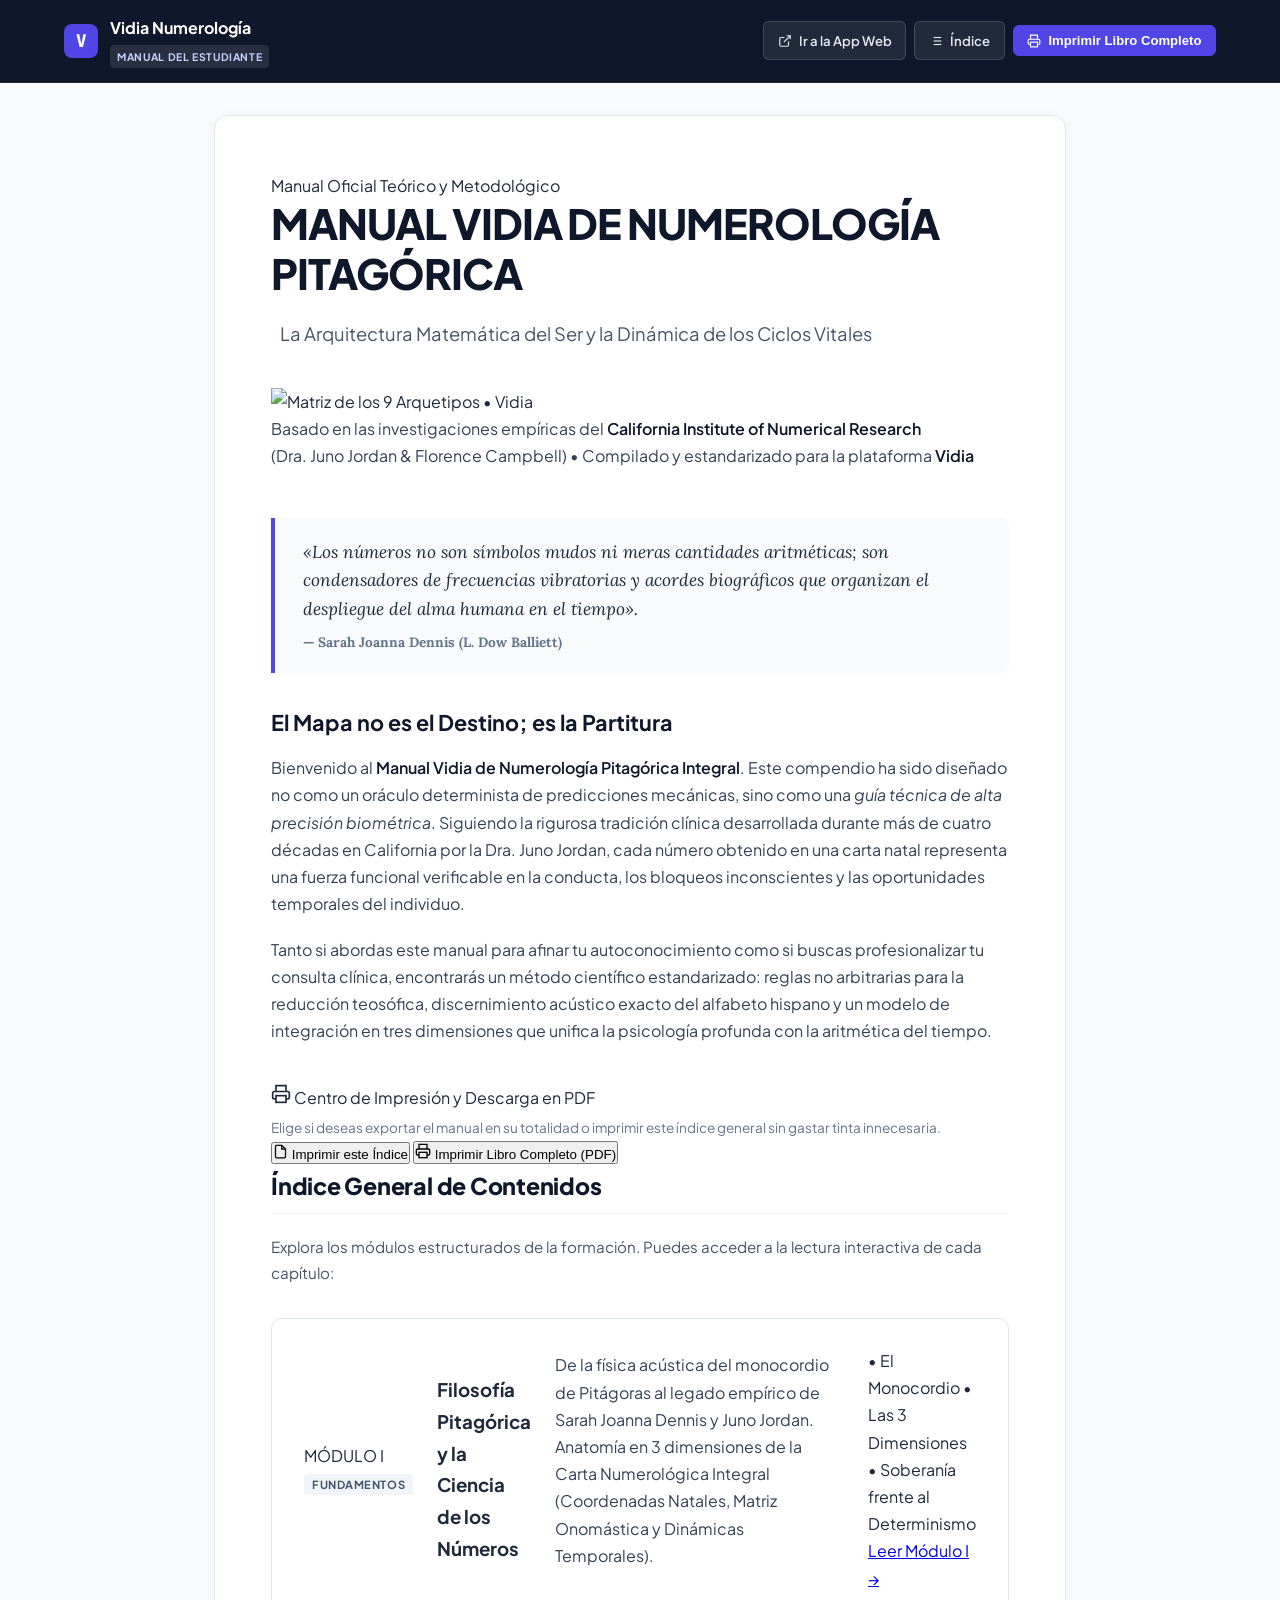
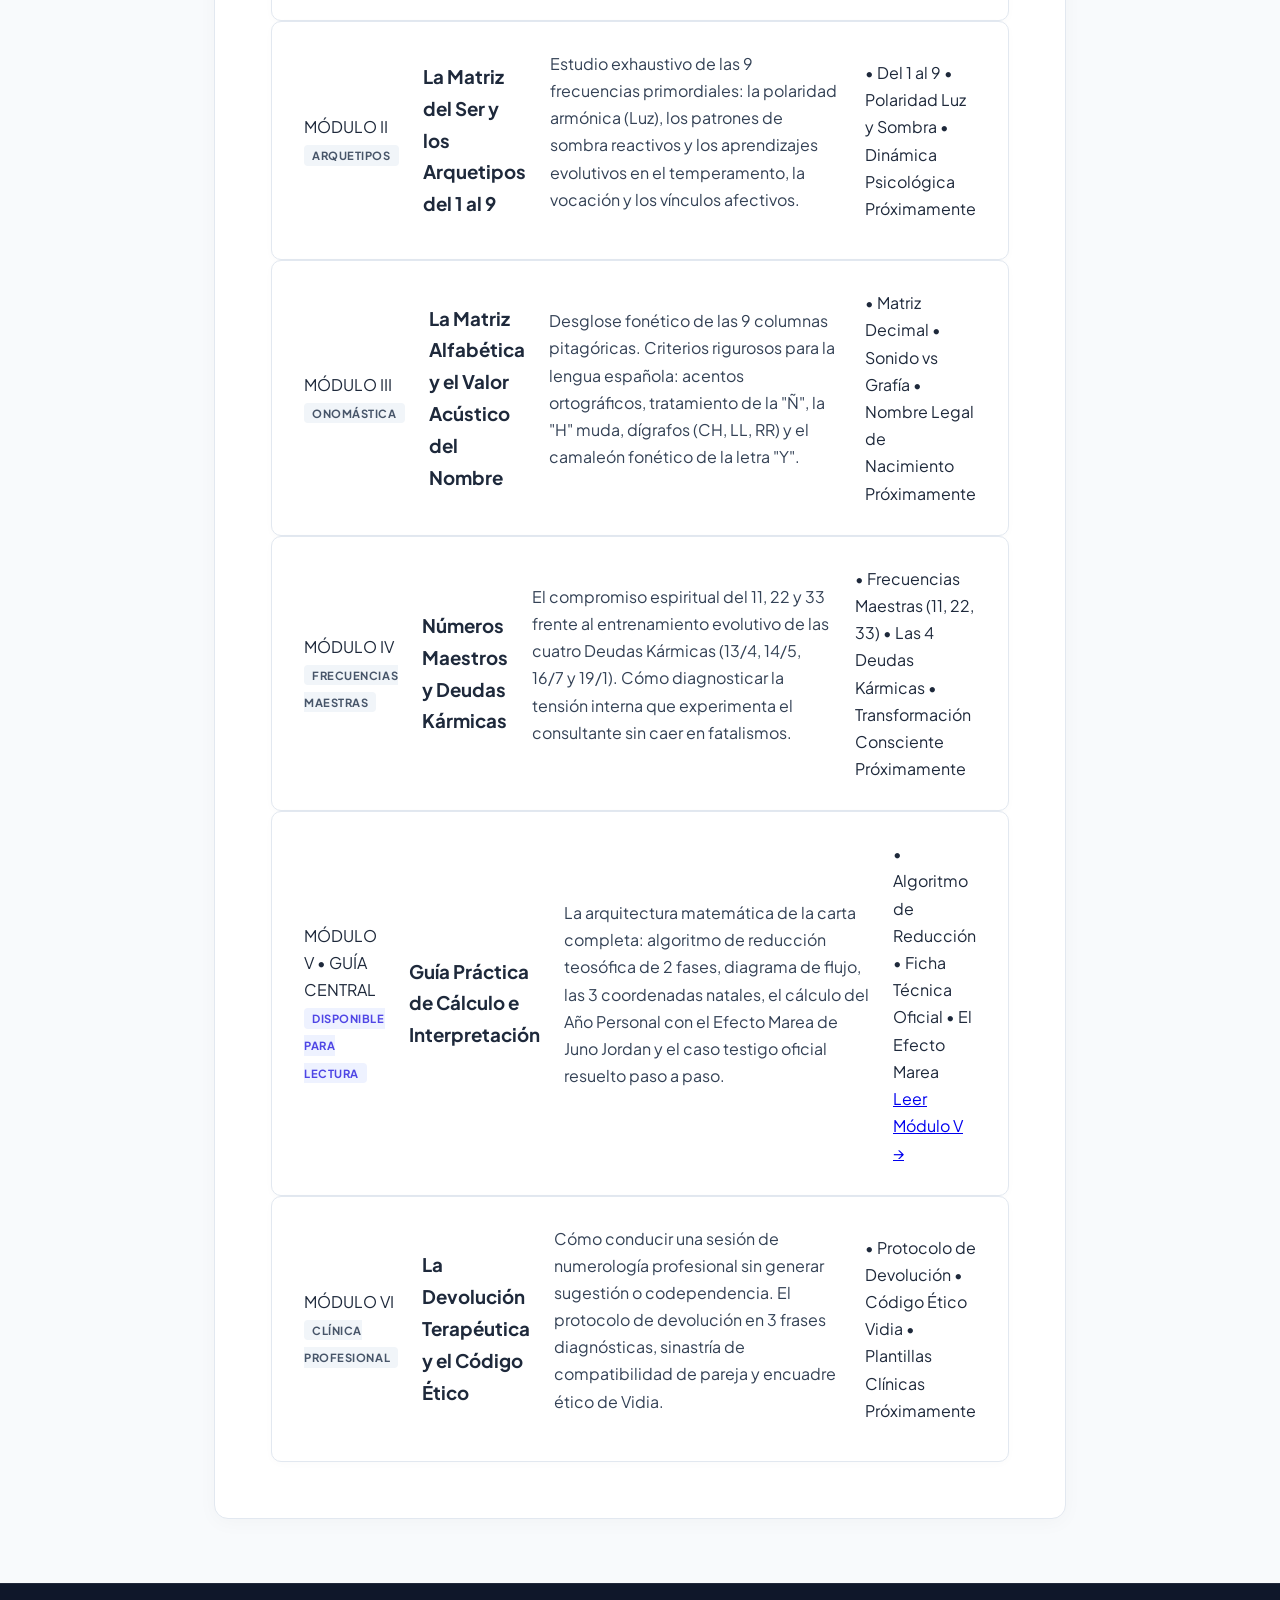
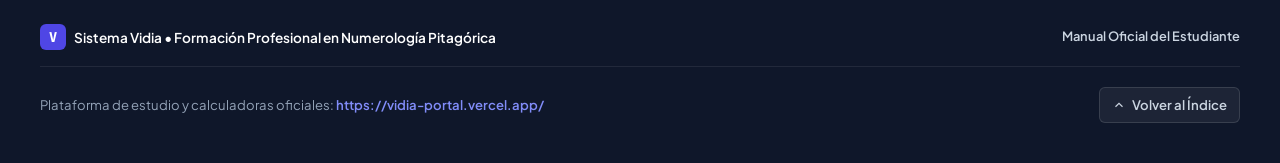
==== index.html @ 6ca36e9f "Add files via upload" ====
<!DOCTYPE html>
<html lang="es">
<head>
  <meta charset="UTF-8">
  <meta name="viewport" content="width=device-width, initial-scale=1.0">
  <title>Vidia • Manual Oficial de Numerología Pitagórica Integral</title>
  
  <link rel="preconnect" href="https://fonts.googleapis.com">
  <link rel="preconnect" href="https://fonts.gstatic.com" crossorigin>
  <link href="https://fonts.googleapis.com/css2?family=Cinzel:wght@600;700;800;900&family=JetBrains+Mono:wght@500;700;800&family=Lora:ital,wght@0,400;0,600;1,400&family=Plus+Jakarta+Sans:wght@400;500;600;700;800&display=swap" rel="stylesheet">
  
  <link rel="stylesheet" href="styles.css">
</head>
<body>

  <!-- CABECERA GLOBAL -->
  <header class="global-header no-print">
    <div class="header-container">
      <a href="index.html" class="brand-wrapper" title="Portada Vidia">
        <div class="brand-icon">V</div>
        <div>
          <div class="brand-title">Vidia Numerología</div>
          <span class="brand-badge">MANUAL DEL ESTUDIANTE</span>
        </div>
      </a>

      <nav class="nav-buttons" aria-label="Navegación general">
        <a href="https://vidia-portal.vercel.app/" class="btn-nav" title="Ir a la App Web" target="_blank" rel="noopener">
          <svg width="14" height="14" viewBox="0 0 24 24" fill="none" stroke="currentColor" stroke-width="2"><path d="M18 13v6a2 2 0 0 1-2 2H5a2 2 0 0 1-2-2V8a2 2 0 0 1 2-2h6"/><polyline points="15 3 21 3 21 9"/><line x1="10" y1="14" x2="21" y2="3"/></svg>
          <span>Ir a la App Web</span>
        </a>

        <a href="#indice-general" class="btn-nav" title="Ver el índice de módulos">
          <svg width="14" height="14" viewBox="0 0 24 24" fill="none" stroke="currentColor" stroke-width="2"><line x1="8" y1="6" x2="21" y2="6"></line><line x1="8" y1="12" x2="21" y2="12"></line><line x1="8" y1="18" x2="21" y2="18"></line><line x1="3" y1="6" x2="3.01" y2="6"></line><line x1="3" y1="12" x2="3.01" y2="12"></line><line x1="3" y1="18" x2="3.01" y2="18"></line></svg>
          <span>Índice</span>
        </a>

        <button onclick="window.print()" class="btn-nav btn-nav-primary" title="Imprimir libro completo">
          <svg width="14" height="14" viewBox="0 0 24 24" fill="none" stroke="currentColor" stroke-width="2"><path d="M6 9V2h12v7M6 18H4a2 2 0 0 1-2-2v-5a2 2 0 0 1 2-2h16a2 2 0 0 1 2 2v5a2 2 0 0 1-2 2h-2"/><rect x="6" y="14" width="12" height="8"/></svg>
          <span>Imprimir Libro Completo</span>
        </button>
      </nav>
    </div>
  </header>

  <!-- LIENZO BLANCO EDITORIAL -->
  <main class="main-wrapper">
    <article class="document-sheet">

      <!-- PORTADA DEL LIBRO -->
      <section class="hero-cover">
        <span class="hero-tag">Manual Oficial Teórico y Metodológico</span>
        <h1 class="hero-title">MANUAL VIDIA DE NUMEROLOGÍA PITAGÓRICA</h1>
        <p class="hero-subtitle">La Arquitectura Matemática del Ser y la Dinámica de los Ciclos Vitales</p>
        
        <!-- CONTENEDOR DE LA IMAGEN DE LA MATRIZ -->
        <div class="hero-image-box">
          <img src="sistema_ciclico.png" alt="Matriz de los 9 Arquetipos • Vidia" class="hero-matrix-img">
        </div>

        <p class="hero-author">
          Basado en las investigaciones empíricas del <strong>California Institute of Numerical Research</strong><br>
          (Dra. Juno Jordan & Florence Campbell) &bull; Compilado y estandarizado para la plataforma <strong>Vidia</strong>
        </p>
      </section>

      <!-- INTRODUCCIÓN Y CITA -->
      <section style="margin: 3rem 0 2.5rem 0;">
        <blockquote class="quote-box" style="margin: 0 0 2rem 0;">
          «Los números no son símbolos mudos ni meras cantidades aritméticas; son condensadores de frecuencias vibratorias y acordes biográficos que organizan el despliegue del alma humana en el tiempo».
          <cite style="display: block; margin-top: 0.5rem; font-style: normal; font-size: 0.85rem; color: var(--vidia-slate-500); font-weight: 700;">— Sarah Joanna Dennis (L. Dow Balliett)</cite>
        </blockquote>

        <h2 class="sub-heading" style="font-size: 1.35rem; margin-top: 0;">El Mapa no es el Destino; es la Partitura</h2>
        <p>
          Bienvenido al <strong>Manual Vidia de Numerología Pitagórica Integral</strong>. Este compendio ha sido diseñado no como un oráculo determinista de predicciones mecánicas, sino como una <em>guía técnica de alta precisión biométrica</em>. Siguiendo la rigurosa tradición clínica desarrollada durante más de cuatro décadas en California por la Dra. Juno Jordan, cada número obtenido en una carta natal representa una fuerza funcional verificable en la conducta, los bloqueos inconscientes y las oportunidades temporales del individuo.
        </p>
        <p>
          Tanto si abordas este manual para afinar tu autoconocimiento como si buscas profesionalizar tu consulta clínica, encontrarás un método científico estandarizado: reglas no arbitrarias para la reducción teosófica, discernimiento acústico exacto del alfabeto hispano y un modelo de integración en tres dimensiones que unifica la psicología profunda con la aritmética del tiempo.
        </p>
      </section>

      <!-- PANEL DE DESCARGA E IMPRESIÓN -->
      <section class="print-panel no-print">
        <div class="print-panel-header">
          <div>
            <div class="print-panel-title">
              <svg width="20" height="20" viewBox="0 0 24 24" fill="none" stroke="currentColor" stroke-width="2"><path d="M6 9V2h12v7M6 18H4a2 2 0 0 1-2-2v-5a2 2 0 0 1 2-2h16a2 2 0 0 1 2 2v5a2 2 0 0 1-2 2h-2"/><rect x="6" y="14" width="12" height="8"/></svg>
              <span>Centro de Impresión y Descarga en PDF</span>
            </div>
            <p style="font-size: 0.85rem; color: var(--vidia-slate-500); margin: 0.25rem 0 0 0;">
              Elige si deseas exportar el manual en su totalidad o imprimir este índice general sin gastar tinta innecesaria.
            </p>
          </div>

          <div class="print-actions">
            <button onclick="window.print()" class="btn-print-outline" title="Imprimir solo la portada e índice">
              <svg width="15" height="15" viewBox="0 0 24 24" fill="none" stroke="currentColor" stroke-width="2"><path d="M14 2H6a2 2 0 0 0-2 2v16a2 2 0 0 0 2 2h12a2 2 0 0 0 2-2V8z"/><polyline points="14 2 14 8 20 8"/></svg>
              <span>Imprimir este Índice</span>
            </button>
            <button onclick="window.print()" class="btn-print-full" title="Generar versión completa de todo el libro">
              <svg width="16" height="16" viewBox="0 0 24 24" fill="none" stroke="currentColor" stroke-width="2"><path d="M6 9V2h12v7M6 18H4a2 2 0 0 1-2-2v-5a2 2 0 0 1 2-2h16a2 2 0 0 1 2 2v5a2 2 0 0 1-2 2h-2"/><rect x="6" y="14" width="12" height="8"/></svg>
              <span>Imprimir Libro Completo (PDF)</span>
            </button>
          </div>
        </div>
      </section>

      <!-- ÍNDICE GENERAL DEL MANUAL (MÓDULOS I A VI) -->
      <section id="indice-general">
        <h2 class="section-heading">
          <span>Índice General de Contenidos</span>
        </h2>
        <p style="font-size: 0.95rem; color: var(--vidia-slate-600); margin-bottom: 2rem;">
          Explora los módulos estructurados de la formación. Puedes acceder a la lectura interactiva de cada capítulo:
        </p>

        <div class="modules-grid">

          <!-- MÓDULO I -->
          <article class="module-card">
            <div class="module-card-top">
              <span class="module-card-num">MÓDULO I</span>
              <span class="badge-tag">Fundamentos</span>
            </div>
            <h3 class="module-card-title">Filosofía Pitagórica y la Ciencia de los Números</h3>
            <p class="module-card-desc">
              De la física acústica del monocordio de Pitágoras al legado empírico de Sarah Joanna Dennis y Juno Jordan. Anatomía en 3 dimensiones de la Carta Numerológica Integral (Coordenadas Natales, Matriz Onomástica y Dinámicas Temporales).
            </p>
            <div class="module-card-footer">
              <span class="topics-pill">&bull; El Monocordio &bull; Las 3 Dimensiones &bull; Soberanía frente al Determinismo</span>
              <div class="no-print">
                <a href="modulo-1.html" class="btn-read">Leer Módulo I &rarr;</a>
              </div>
            </div>
          </article>

          <!-- MÓDULO II -->
          <article class="module-card">
            <div class="module-card-top">
              <span class="module-card-num">MÓDULO II</span>
              <span class="badge-tag">Arquetipos</span>
            </div>
            <h3 class="module-card-title">La Matriz del Ser y los Arquetipos del 1 al 9</h3>
            <p class="module-card-desc">
              Estudio exhaustivo de las 9 frecuencias primordiales: la polaridad armónica (Luz), los patrones de sombra reactivos y los aprendizajes evolutivos en el temperamento, la vocación y los vínculos afectivos.
            </p>
            <div class="module-card-footer">
              <span class="topics-pill">&bull; Del 1 al 9 &bull; Polaridad Luz y Sombra &bull; Dinámica Psicológica</span>
              <div class="no-print">
                <span class="badge-upcoming">Próximamente</span>
              </div>
            </div>
          </article>

          <!-- MÓDULO III -->
          <article class="module-card">
            <div class="module-card-top">
              <span class="module-card-num">MÓDULO III</span>
              <span class="badge-tag">Onomástica</span>
            </div>
            <h3 class="module-card-title">La Matriz Alfabética y el Valor Acústico del Nombre</h3>
            <p class="module-card-desc">
              Desglose fonético de las 9 columnas pitagóricas. Criterios rigurosos para la lengua española: acentos ortográficos, tratamiento de la "Ñ", la "H" muda, dígrafos (CH, LL, RR) y el camaleón fonético de la letra "Y".
            </p>
            <div class="module-card-footer">
              <span class="topics-pill">&bull; Matriz Decimal &bull; Sonido vs Grafía &bull; Nombre Legal de Nacimiento</span>
              <div class="no-print">
                <span class="badge-upcoming">Próximamente</span>
              </div>
            </div>
          </article>

          <!-- MÓDULO IV -->
          <article class="module-card">
            <div class="module-card-top">
              <span class="module-card-num">MÓDULO IV</span>
              <span class="badge-tag">Frecuencias Maestras</span>
            </div>
            <h3 class="module-card-title">Números Maestros y Deudas Kármicas</h3>
            <p class="module-card-desc">
              El compromiso espiritual del 11, 22 y 33 frente al entrenamiento evolutivo de las cuatro Deudas Kármicas (13/4, 14/5, 16/7 y 19/1). Cómo diagnosticar la tensión interna que experimenta el consultante sin caer en fatalismos.
            </p>
            <div class="module-card-footer">
              <span class="topics-pill">&bull; Frecuencias Maestras (11, 22, 33) &bull; Las 4 Deudas Kármicas &bull; Transformación Consciente</span>
              <div class="no-print">
                <span class="badge-upcoming">Próximamente</span>
              </div>
            </div>
          </article>

          <!-- MÓDULO V -->
          <article class="module-card active-module">
            <div class="module-card-top">
              <span class="module-card-num">MÓDULO V &bull; GUÍA CENTRAL</span>
              <span class="badge-tag" style="background:#eef2ff; color:#4f46e5;">Disponible para Lectura</span>
            </div>
            <h3 class="module-card-title">Guía Práctica de Cálculo e Interpretación</h3>
            <p class="module-card-desc">
              La arquitectura matemática de la carta completa: algoritmo de reducción teosófica de 2 fases, diagrama de flujo, las 3 coordenadas natales, el cálculo del Año Personal con el Efecto Marea de Juno Jordan y el caso testigo oficial resuelto paso a paso.
            </p>
            <div class="module-card-footer">
              <span class="topics-pill">&bull; Algoritmo de Reducción &bull; Ficha Técnica Oficial &bull; El Efecto Marea</span>
              <div class="no-print">
                <a href="modulo-5.html" class="btn-read">Leer Módulo V &rarr;</a>
              </div>
            </div>
          </article>

          <!-- MÓDULO VI -->
          <article class="module-card">
            <div class="module-card-top">
              <span class="module-card-num">MÓDULO VI</span>
              <span class="badge-tag">Clínica Profesional</span>
            </div>
            <h3 class="module-card-title">La Devolución Terapéutica y el Código Ético</h3>
            <p class="module-card-desc">
              Cómo conducir una sesión de numerología profesional sin generar sugestión o codependencia. El protocolo de devolución en 3 frases diagnósticas, sinastría de compatibilidad de pareja y encuadre ético de Vidia.
            </p>
            <div class="module-card-footer">
              <span class="topics-pill">&bull; Protocolo de Devolución &bull; Código Ético Vidia &bull; Plantillas Clínicas</span>
              <div class="no-print">
                <span class="badge-upcoming">Próximamente</span>
              </div>
            </div>
          </article>

        </div>
      </section>

    </article>
  </main>

  <!-- PIE DE PÁGINA GLOBAL -->
  <footer class="global-footer">
    <div class="footer-container">
      <div class="footer-top">
        <div class="footer-brand">
          <div class="brand-icon" style="width: 26px; height: 26px; font-size: 0.85rem; border-radius: 6px;">V</div>
          <span>Sistema Vidia • Formación Profesional en Numerología Pitagórica</span>
        </div>
        <div style="font-size: 0.8rem; color: #cbd5e1;">Manual Oficial del Estudiante</div>
      </div>
      <div class="footer-bottom">
        <div>
          Plataforma de estudio y calculadoras oficiales: 
          <a href="https://vidia-portal.vercel.app/" target="_blank" rel="noopener">https://vidia-portal.vercel.app/</a>
        </div>
        <div class="footer-links no-print">
          <a href="#indice-general" class="btn-back-top" title="Volver al índice">
            <svg width="14" height="14" viewBox="0 0 24 24" fill="none" stroke="currentColor" stroke-width="2"><path d="M18 15l-6-6-6 6"/></svg>
            <span>Volver al Índice</span>
          </a>
        </div>
      </div>
    </div>
  </footer>

</body>
</html>
---- styles.css ----
/* ======================================================================
   SISTEMA VIDIA • HOJA DE ESTILOS MAESTRA (INDEX + TODOS LOS MÓDULOS)
   ====================================================================== */

@import url('https://fonts.googleapis.com/css2?family=JetBrains+Mono:wght@500;700;800&family=Lora:ital,wght@0,500;0,600;1,400;1,600&family=Plus+Jakarta+Sans:wght@400;500;600;700;800&display=swap');

:root {
  --vidia-header-bg: #0f172a;
  --vidia-header-text: #ffffff;
  --vidia-indigo-600: #4f46e5;
  --vidia-indigo-700: #4338ca;
  --vidia-indigo-50: #eef2ff;
  --vidia-slate-900: #0f172a;
  --vidia-slate-800: #1e293b;
  --vidia-slate-700: #334155;
  --vidia-slate-600: #475569;
  --vidia-slate-500: #64748b;
  --vidia-slate-200: #e2e8f0;
  --vidia-slate-100: #f1f5f9;
  --vidia-slate-50: #f8fafc;
  --font-main: 'Plus Jakarta Sans', system-ui, -apple-system, BlinkMacSystemFont, "Segoe UI", Roboto, sans-serif;
  --font-serif: 'Lora', Georgia, serif;
  --font-mono: 'JetBrains Mono', monospace;
}

* { box-sizing: border-box; margin: 0; padding: 0; }
html { scroll-behavior: smooth; font-size: 16px; }

body {
  background-color: #f8fafc;
  color: var(--vidia-slate-800);
  font-family: var(--font-main);
  line-height: 1.7;
  -webkit-font-smoothing: antialiased;
}

/* ======================================================================
   CABECERA GLOBAL OSCURA (HOMOLOGADA PARA INDEX Y MÓDULOS)
   ====================================================================== */
header, .global-header, .site-header, .header-wrapper {
  background: var(--vidia-header-bg) !important;
  border-bottom: 1px solid rgba(255, 255, 255, 0.08);
  position: sticky;
  top: 0;
  z-index: 100;
  width: 100%;
}

.header-container {
  max-width: 1200px;
  margin: 0 auto;
  padding: 0.85rem 1.5rem;
  display: flex;
  justify-content: space-between;
  align-items: center;
  gap: 1rem;
}

.brand-wrapper {
  display: flex;
  align-items: center;
  gap: 0.75rem;
  text-decoration: none;
  color: #ffffff;
}

.brand-icon {
  width: 34px;
  height: 34px;
  background: var(--vidia-indigo-600);
  color: #ffffff;
  border-radius: 8px;
  display: flex;
  align-items: center;
  justify-content: center;
  font-weight: 800;
  font-family: var(--font-mono);
  font-size: 1.1rem;
  text-decoration: none;
}

.brand-title {
  font-weight: 700;
  font-size: 1rem;
  color: #ffffff !important;
}

.brand-badge {
  font-size: 0.65rem;
  font-weight: 700;
  letter-spacing: 0.06em;
  text-transform: uppercase;
  color: #c7d2fe;
  background: rgba(255, 255, 255, 0.1);
  padding: 0.15rem 0.45rem;
  border-radius: 4px;
  display: inline-block;
  margin-top: 0.15rem;
  text-decoration: none;
}

/* Enlaces y botones de la cabecera */
.nav-buttons, .header-actions, .header-nav {
  display: flex;
  align-items: center;
  gap: 0.5rem;
}

.nav-buttons a, .header-actions a, .btn-nav, .header-link {
  display: inline-flex;
  align-items: center;
  gap: 0.45rem;
  padding: 0.45rem 0.85rem;
  border-radius: 6px;
  font-size: 0.82rem;
  font-weight: 600;
  text-decoration: none !important;
  color: #e2e8f0 !important;
  background: rgba(255, 255, 255, 0.08);
  border: 1px solid rgba(255, 255, 255, 0.15);
  cursor: pointer;
  transition: all 0.2s ease;
}

.nav-buttons a:hover, .header-actions a:hover, .btn-nav:hover {
  background: rgba(255, 255, 255, 0.18);
  color: #ffffff !important;
}

.btn-nav-primary, .btn-download {
  background: var(--vidia-indigo-600) !important;
  color: #ffffff !important;
  border-color: var(--vidia-indigo-600) !important;
}

.btn-nav-primary:hover, .btn-download:hover {
  background: var(--vidia-indigo-700) !important;
}

/* ======================================================================
   INDEX.HTML (HOME / CURRICULUM COMPLETO)
   ====================================================================== */
.hero-section {
  text-align: center;
  padding: 4rem 1.5rem 3rem;
  max-width: 900px;
  margin: 0 auto;
}

.hero-badge, .badge-tag-home {
  display: inline-block;
  background: #ede9fe;
  color: #6d28d9;
  font-size: 0.75rem;
  font-weight: 800;
  letter-spacing: 0.08em;
  text-transform: uppercase;
  padding: 0.35rem 0.85rem;
  border-radius: 20px;
  margin-bottom: 1.25rem;
}

.hero-title {
  font-size: 2.6rem;
  font-weight: 800;
  color: var(--vidia-slate-900);
  line-height: 1.2;
  margin-bottom: 1.25rem;
  letter-spacing: -0.025em;
}

.hero-subtitle {
  font-size: 1.15rem;
  color: var(--vidia-slate-600);
  max-width: 720px;
  margin: 0 auto 2.5rem;
  line-height: 1.6;
}

.manifesto-card {
  background: #ffffff;
  border: 1px solid var(--vidia-slate-200);
  border-left: 4px solid var(--vidia-indigo-600);
  border-radius: 10px;
  padding: 1.75rem 2rem;
  text-align: left;
  max-width: 900px;
  margin: 0 auto 3.5rem;
  box-shadow: 0 4px 15px rgba(0,0,0,0.02);
}

.manifesto-title {
  font-size: 0.82rem;
  font-weight: 800;
  text-transform: uppercase;
  letter-spacing: 0.06em;
  color: var(--vidia-indigo-700);
  margin-bottom: 0.6rem;
}

.manifesto-text {
  font-size: 0.96rem;
  color: var(--vidia-slate-700);
  line-height: 1.65;
  margin: 0;
}

.curriculum-section {
  max-width: 900px;
  margin: 0 auto 5rem;
  padding: 0 1.5rem;
}

.curriculum-title {
  font-size: 1.5rem;
  font-weight: 800;
  color: var(--vidia-slate-900);
  margin-bottom: 0.5rem;
}

.curriculum-desc {
  font-size: 0.98rem;
  color: var(--vidia-slate-600);
  margin-bottom: 2rem;
}

.module-grid {
  display: flex;
  flex-direction: column;
  gap: 1.25rem;
}

.module-card {
  background: #ffffff;
  border: 1px solid var(--vidia-slate-200);
  border-radius: 10px;
  padding: 1.75rem 2rem;
  display: flex;
  justify-content: space-between;
  align-items: center;
  gap: 1.5rem;
  box-shadow: 0 2px 8px rgba(0,0,0,0.02);
  transition: all 0.2s ease;
}

.module-card:hover {
  border-color: #cbd5e1;
  box-shadow: 0 6px 16px rgba(0,0,0,0.04);
}

.module-card-body h3 {
  font-size: 1.2rem;
  font-weight: 800;
  color: var(--vidia-slate-900);
  margin: 0.35rem 0 0.4rem;
}

.module-card-body p {
  font-size: 0.92rem;
  color: var(--vidia-slate-600);
  margin: 0;
  line-height: 1.55;
}

.btn-open-module {
  display: inline-flex;
  align-items: center;
  gap: 0.45rem;
  padding: 0.6rem 1.15rem;
  border-radius: 6px;
  font-weight: 700;
  font-size: 0.88rem;
  text-decoration: none !important;
  color: var(--vidia-indigo-600);
  border: 1px solid var(--vidia-indigo-600);
  background: #ffffff;
  white-space: nowrap;
  transition: all 0.2s ease;
}

.btn-open-module:hover {
  background: var(--vidia-indigo-600);
  color: #ffffff !important;
}

/* ======================================================================
   ESTRUCTURA DE MÓDULOS (MÓDULO I, V Y SIGUIENTES)
   ====================================================================== */
.main-wrapper {
  max-width: 900px;
  margin: 2rem auto 4rem;
  padding: 0 1.5rem;
}

.document-sheet {
  background: #ffffff;
  border: 1px solid var(--vidia-slate-200);
  border-radius: 14px;
  padding: 3.5rem;
  box-shadow: 0 4px 20px rgba(0, 0, 0, 0.03);
}

@media (max-width: 768px) {
  .document-sheet { padding: 2rem 1.5rem; }
  .module-card { flex-direction: column; align-items: flex-start; }
}

.module-header { margin-bottom: 2.5rem; }
.module-meta { display: flex; align-items: center; gap: 0.6rem; margin-bottom: 0.85rem; }

.module-number {
  font-family: var(--font-mono);
  font-size: 0.75rem;
  font-weight: 800;
  letter-spacing: 0.05em;
  color: var(--vidia-indigo-600);
  background: #eef2ff;
  padding: 0.2rem 0.5rem;
  border-radius: 4px;
}

.badge-tag {
  font-size: 0.7rem;
  font-weight: 700;
  text-transform: uppercase;
  letter-spacing: 0.05em;
  padding: 0.2rem 0.5rem;
  border-radius: 4px;
  background: #f1f5f9;
  color: var(--vidia-slate-600);
}

.module-title {
  font-size: 2.25rem;
  font-weight: 800;
  color: var(--vidia-slate-900);
  line-height: 1.15;
  margin-bottom: 0.65rem;
  letter-spacing: -0.025em;
}

.module-subtitle {
  font-size: 1.1rem;
  font-weight: 500;
  color: var(--vidia-slate-600);
  line-height: 1.5;
  margin-bottom: 1.75rem;
}

.callout-premise {
  background: #f4f6fc;
  border-left: 4px solid var(--vidia-indigo-600);
  border-radius: 0 8px 8px 0;
  padding: 1.35rem 1.6rem;
  margin-bottom: 2rem;
}

.callout-title {
  font-weight: 800;
  font-size: 0.82rem;
  text-transform: uppercase;
  letter-spacing: 0.06em;
  color: var(--vidia-indigo-700);
  margin-bottom: 0.5rem;
}

.callout-text {
  font-size: 0.95rem;
  color: var(--vidia-slate-700);
  margin: 0;
  line-height: 1.65;
}

/* Tabla de Contenidos (TOC) */
.toc-card {
  background: #f8fafc;
  border: 1px solid var(--vidia-slate-200);
  border-radius: 10px;
  padding: 1.5rem 1.75rem;
  margin-bottom: 3.5rem;
}

.toc-card-title {
  font-size: 1.05rem;
  font-weight: 800;
  color: var(--vidia-slate-900);
  margin-bottom: 1.25rem;
  display: flex;
  align-items: center;
  gap: 0.6rem;
}

.toc-list { list-style: none; display: flex; flex-direction: column; gap: 0.65rem; }

.toc-link {
  display: flex;
  align-items: baseline;
  gap: 0.6rem;
  text-decoration: none !important;
  color: var(--vidia-slate-700);
  font-size: 0.94rem;
  font-weight: 600;
  transition: all 0.15s;
}

.toc-link:hover { color: var(--vidia-indigo-600); }
.toc-num { font-family: var(--font-mono); font-weight: 700; color: var(--vidia-indigo-600); }

/* Secciones editoriales */
.content-section { margin-bottom: 3.5rem; }

.section-heading {
  font-size: 1.45rem;
  font-weight: 800;
  color: var(--vidia-slate-900);
  margin-bottom: 1.25rem;
  letter-spacing: -0.01em;
  border-bottom: 1px solid var(--vidia-slate-100);
  padding-bottom: 0.5rem;
}

.sub-heading {
  font-size: 1.15rem;
  font-weight: 700;
  color: var(--vidia-slate-900);
  margin: 1.75rem 0 0.75rem;
}

.section-subtext {
  font-size: 0.98rem;
  color: var(--vidia-slate-600);
  margin-top: -0.5rem;
  margin-bottom: 1.25rem;
}

p { margin-bottom: 1.15rem; font-size: 1rem; color: var(--vidia-slate-700); }
strong { color: var(--vidia-slate-900); font-weight: 600; }

/* Cards de Arquitectura / Monocordio */
.architecture-box {
  display: grid;
  grid-template-columns: repeat(auto-fit, minmax(240px, 1fr));
  gap: 1.25rem;
  margin: 1.75rem 0;
}

.arch-node {
  background: #ffffff;
  border: 1px solid var(--vidia-slate-200);
  border-radius: 10px;
  padding: 1.5rem 1.25rem;
  text-align: center;
  box-shadow: 0 2px 6px rgba(0,0,0,0.02);
}

.arch-node.highlight {
  border-color: #c7d2fe;
  background: #faf5ff;
}

.arch-node.school-modern {
  border-color: #c7d2fe;
}

.arch-label {
  font-family: var(--font-mono);
  font-size: 0.75rem;
  font-weight: 700;
  text-transform: uppercase;
  letter-spacing: 0.05em;
  color: var(--vidia-indigo-600);
  margin-bottom: 0.4rem;
}

.arch-value {
  font-size: 1.2rem;
  font-weight: 800;
  color: var(--vidia-slate-900);
  margin-bottom: 0.6rem;
}

.arch-node.school-modern .arch-value {
  color: #4338ca;
}

.arch-desc {
  font-size: 0.9rem;
  color: var(--vidia-slate-600);
  margin: 0;
  line-height: 1.55;
}

/* Citas y Cajas Históricas */
.note-box {
  border-radius: 8px;
  padding: 1.25rem 1.5rem;
  margin: 1.5rem 0;
  background: #f8fafc;
  border: 1px solid var(--vidia-slate-200);
}

.note-box-history { border-left: 4px solid var(--vidia-indigo-600); }
.note-box-curiosity { background: #f0fdf4; border-color: #bbf7d0; border-left: 4px solid #16a34a; }

.note-box-header { display: flex; align-items: center; gap: 0.6rem; margin-bottom: 0.5rem; }
.note-box-title { font-size: 0.95rem; font-weight: 700; color: var(--vidia-slate-900); margin: 0; }
.note-box-text { font-size: 0.92rem; color: var(--vidia-slate-700); margin: 0; line-height: 1.6; }

.quote-box {
  font-family: var(--font-serif);
  font-style: italic;
  font-size: 1.08rem;
  color: var(--vidia-slate-800);
  border-left: 4px solid var(--vidia-indigo-600);
  padding: 1.25rem 1.75rem;
  margin: 2rem 0;
  background: #f8fafc;
  border-radius: 0 8px 8px 0;
  line-height: 1.65;
}

/* Botón Subir al Índice */
.section-footer-nav {
  display: flex;
  justify-content: flex-end;
  margin-top: 2rem;
  padding-top: 1rem;
  border-top: 1px dashed var(--vidia-slate-200);
}

.btn-back-toc {
  display: inline-flex;
  align-items: center;
  gap: 0.45rem;
  font-size: 0.82rem;
  font-weight: 600;
  color: var(--vidia-slate-600);
  text-decoration: none !important;
  background: #f8fafc;
  border: 1px solid var(--vidia-slate-200);
  padding: 0.45rem 0.9rem;
  border-radius: 6px;
  box-shadow: 0 1px 2px rgba(0,0,0,0.03);
  transition: all 0.2s ease;
}

.btn-back-toc:hover {
  background: #ffffff;
  border-color: var(--vidia-indigo-600);
  color: var(--vidia-indigo-600);
}

/* Tabla de Consulta y Botón Imprimir Ficha */
.table-container {
  background: #ffffff;
  border: 1px solid var(--vidia-slate-200);
  border-radius: 10px;
  overflow-x: auto;
  margin: 2rem 0;
  box-shadow: 0 2px 10px rgba(0,0,0,0.02);
}

.print-table-header {
  padding: 1rem 1.25rem;
  background: #f8fafc;
  border-bottom: 1px solid var(--vidia-slate-200);
  display: flex;
  justify-content: space-between;
  align-items: center;
  gap: 1rem;
}

.print-table-title {
  font-weight: 700;
  font-size: 0.95rem;
  color: var(--vidia-slate-900);
}

.btn-print-table {
  display: inline-flex;
  align-items: center;
  gap: 0.45rem;
  padding: 0.45rem 0.85rem;
  border-radius: 6px;
  font-size: 0.8rem;
  font-weight: 700;
  text-decoration: none !important;
  background: #ffffff;
  color: var(--vidia-indigo-600) !important;
  border: 1px solid #c7d2fe;
  cursor: pointer;
  transition: all 0.2s ease;
}

.btn-print-table:hover {
  background: #eef2ff;
  border-color: var(--vidia-indigo-600);
}

.data-table {
  width: 100%;
  border-collapse: collapse;
  text-align: left;
  font-size: 0.9rem;
}

.data-table th, .data-table td {
  padding: 0.9rem 1rem;
  border-bottom: 1px solid var(--vidia-slate-200);
  vertical-align: top;
}

.data-table th {
  background: #f8fafc;
  color: var(--vidia-slate-900);
  font-weight: 700;
  font-size: 0.82rem;
  text-transform: uppercase;
  letter-spacing: 0.04em;
}

.data-table tr:hover td { background: #fbfcfe; }
.data-table .dim-title { font-weight: 700; color: var(--vidia-slate-900); background: #fafafa; }

/* Resumen y Bloque Comercial */
.summary-box {
  background: #f8fafc;
  border: 1px solid var(--vidia-slate-200);
  border-radius: 10px;
  padding: 2rem;
  margin-top: 2.5rem;
}

.summary-title { font-size: 1.15rem; font-weight: 800; color: var(--vidia-slate-900); margin-bottom: 1.25rem; }
.summary-grid { display: grid; grid-template-columns: repeat(auto-fit, minmax(280px, 1fr)); gap: 1.5rem; }
.summary-col h5 { font-size: 0.95rem; font-weight: 700; color: var(--vidia-indigo-700); margin-bottom: 0.5rem; }

.commercial-box {
  background: linear-gradient(135deg, #0f172a 0%, #1e1b4b 100%);
  color: #ffffff;
  border-radius: 12px;
  padding: 2.5rem 2rem;
  margin-top: 3.5rem;
  text-align: center;
}

.commercial-badge {
  display: inline-block;
  font-family: var(--font-mono);
  font-size: 0.72rem;
  font-weight: 700;
  letter-spacing: 0.05em;
  background: rgba(129, 140, 248, 0.2);
  color: #c7d2fe;
  border: 1px solid rgba(199, 210, 254, 0.3);
  padding: 0.25rem 0.65rem;
  border-radius: 4px;
  margin-bottom: 1rem;
}

.commercial-title { font-size: 1.5rem; font-weight: 800; color: #ffffff; margin-bottom: 0.75rem; }
.commercial-desc { font-size: 0.95rem; color: #cbd5e1; max-width: 640px; margin: 0 auto 1.5rem; line-height: 1.6; }

.commercial-lock-card {
  background: rgba(255, 255, 255, 0.06);
  border: 1px solid rgba(255, 255, 255, 0.12);
  border-radius: 8px;
  padding: 1rem 1.25rem;
  max-width: 580px;
  margin: 0 auto 1.75rem;
  text-align: left;
}

.commercial-lock-card p { font-size: 0.88rem; color: #e2e8f0; margin: 0; line-height: 1.5; }

.btn-checkout {
  display: inline-flex;
  align-items: center;
  gap: 0.6rem;
  background: var(--vidia-indigo-600);
  color: #ffffff !important;
  font-weight: 700;
  font-size: 1rem;
  padding: 0.85rem 2rem;
  border-radius: 8px;
  text-decoration: none !important;
  transition: all 0.2s;
}

.btn-checkout:hover { background: var(--vidia-indigo-700); }

/* Pie Editorial Global */
.global-footer {
  background: var(--vidia-header-bg);
  border-top: 1px solid rgba(255, 255, 255, 0.08);
  padding: 2.5rem 1.5rem;
  font-size: 0.85rem;
  color: #94a3b8;
  margin-top: 4rem;
}

.footer-container {
  max-width: 1200px;
  margin: 0 auto;
  display: flex;
  flex-direction: column;
  gap: 1.25rem;
}

.footer-top {
  display: flex;
  justify-content: space-between;
  align-items: center;
  flex-wrap: wrap;
  gap: 0.75rem;
  font-weight: 600;
  color: #f1f5f9;
  border-bottom: 1px solid rgba(255, 255, 255, 0.08);
  padding-bottom: 1rem;
}

.footer-top .footer-brand {
  display: flex;
  align-items: center;
  gap: 0.5rem;
  color: #ffffff;
}

.footer-bottom {
  display: flex;
  justify-content: space-between;
  align-items: center;
  flex-wrap: wrap;
  gap: 0.75rem;
  font-size: 0.82rem;
}

.footer-bottom a { color: #818cf8; text-decoration: none; font-weight: 600; }

.footer-links .btn-back-top {
  display: inline-flex;
  align-items: center;
  gap: 0.4rem;
  color: #cbd5e1;
  text-decoration: none !important;
  font-weight: 600;
  padding: 0.35rem 0.75rem;
  background: rgba(255, 255, 255, 0.06);
  border: 1px solid rgba(255, 255, 255, 0.12);
  border-radius: 6px;
  transition: all 0.2s ease;
}

.footer-links .btn-back-top:hover { background: rgba(255, 255, 255, 0.14); color: #ffffff; }

@media print {
  .no-print, .global-header, .global-footer, .section-footer-nav, .commercial-box, .toc-card {
    display: none !important;
  }
  body { background: #ffffff; color: #000000; font-size: 11pt; }
  .document-sheet { border: none; box-shadow: none; padding: 0; margin: 0; }
  .main-wrapper { max-width: 100%; margin: 0; padding: 0; }
}
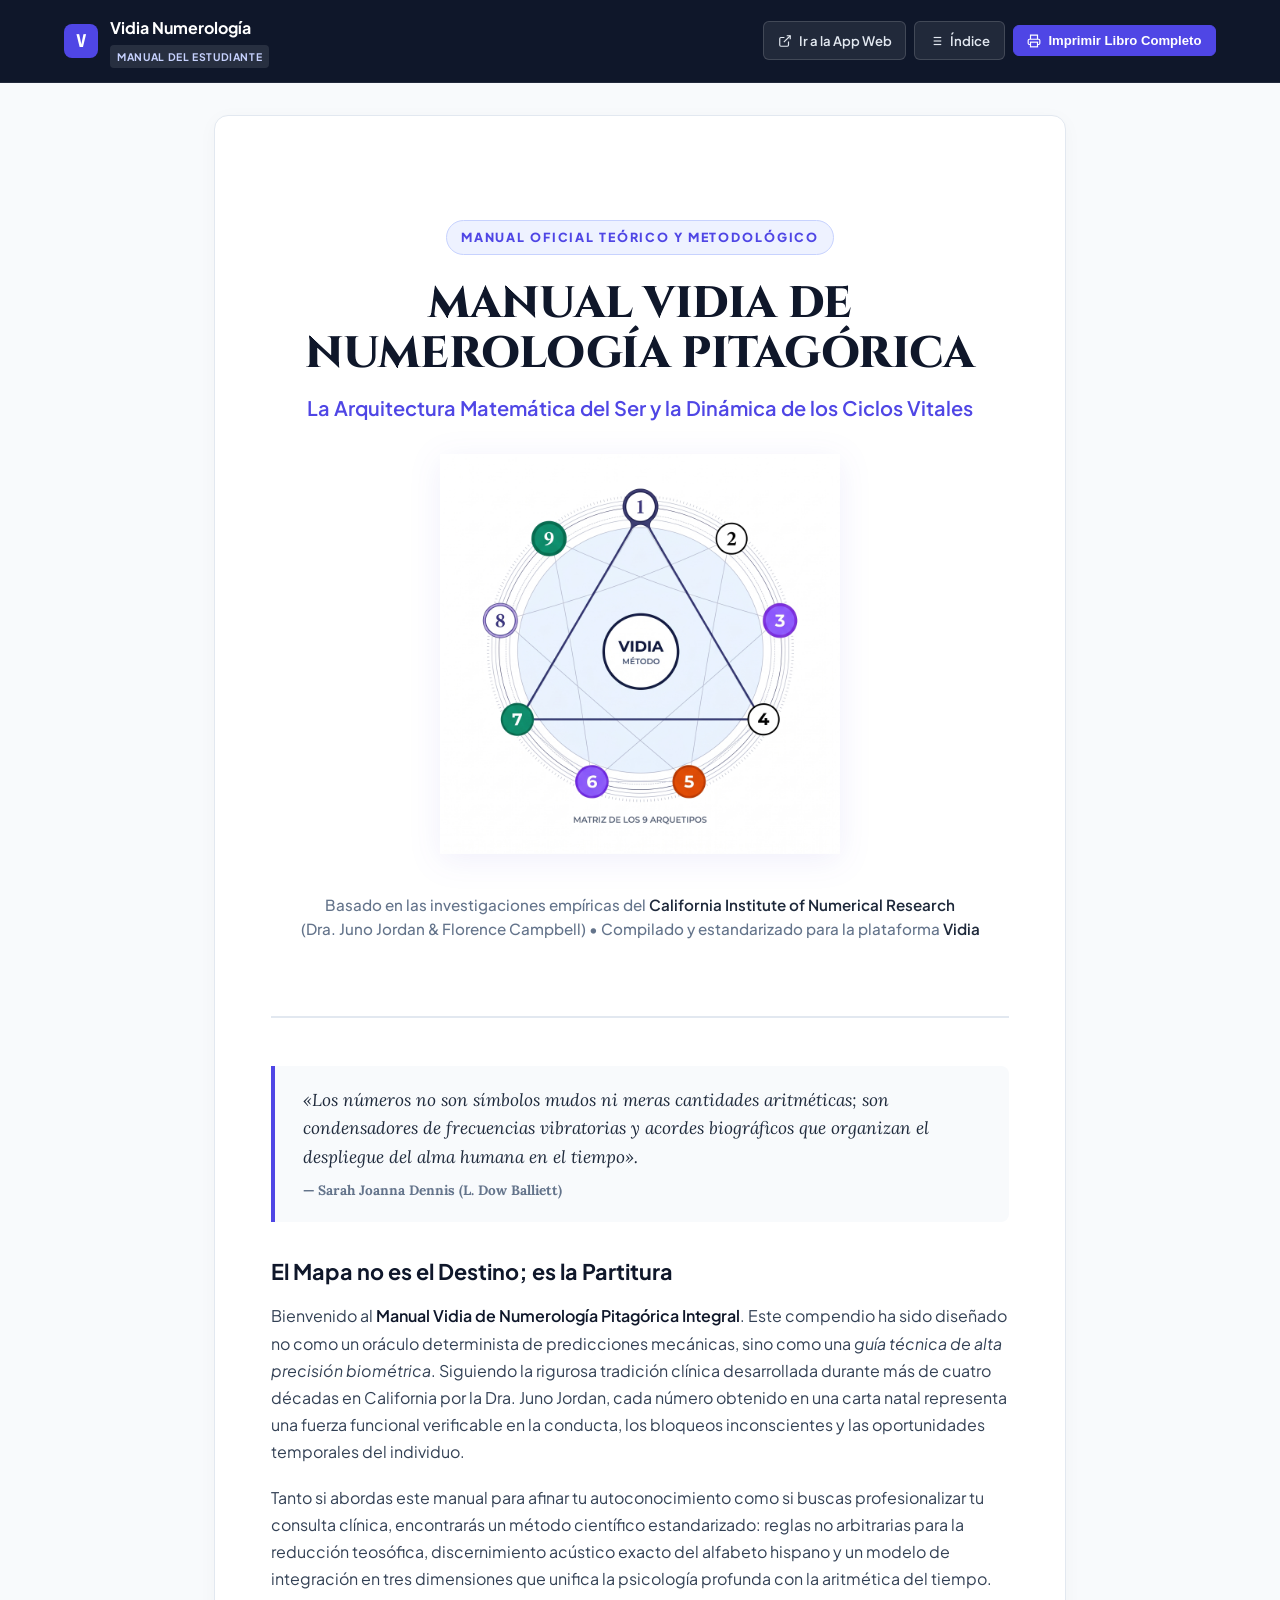
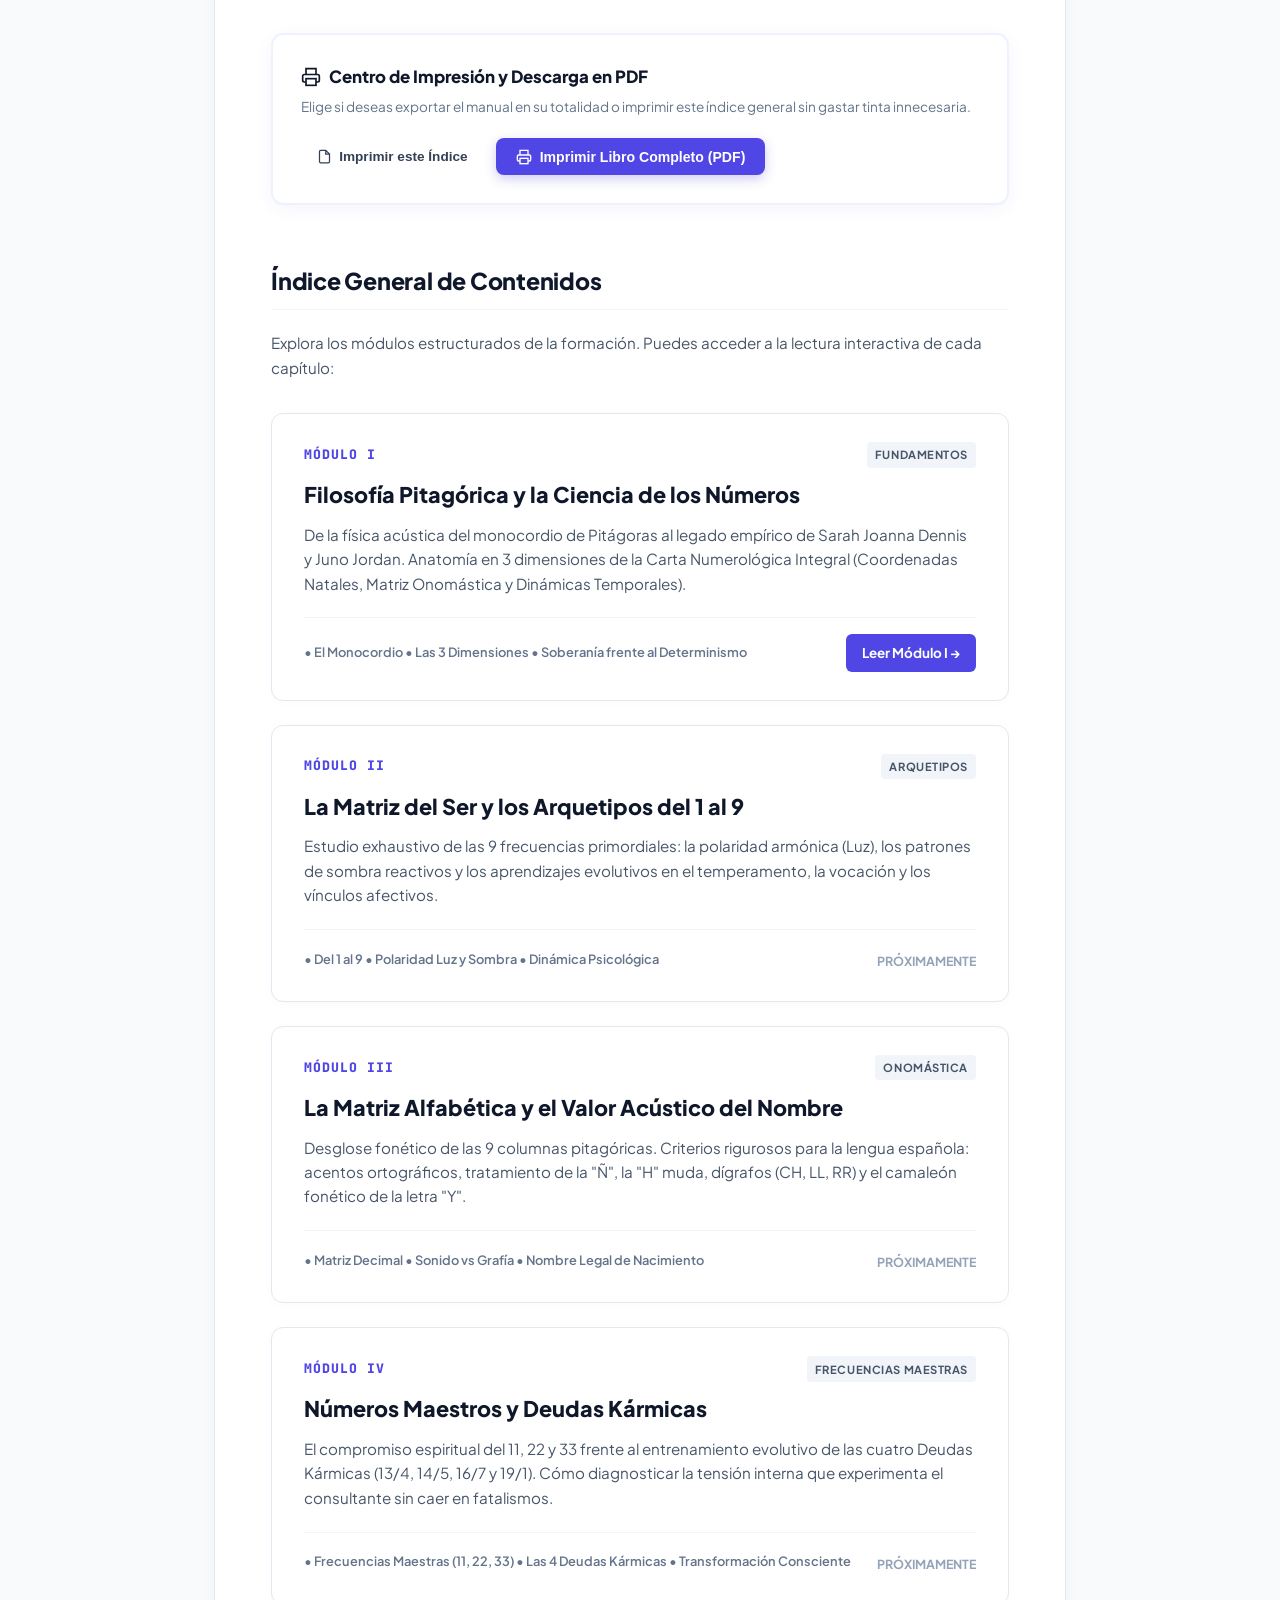
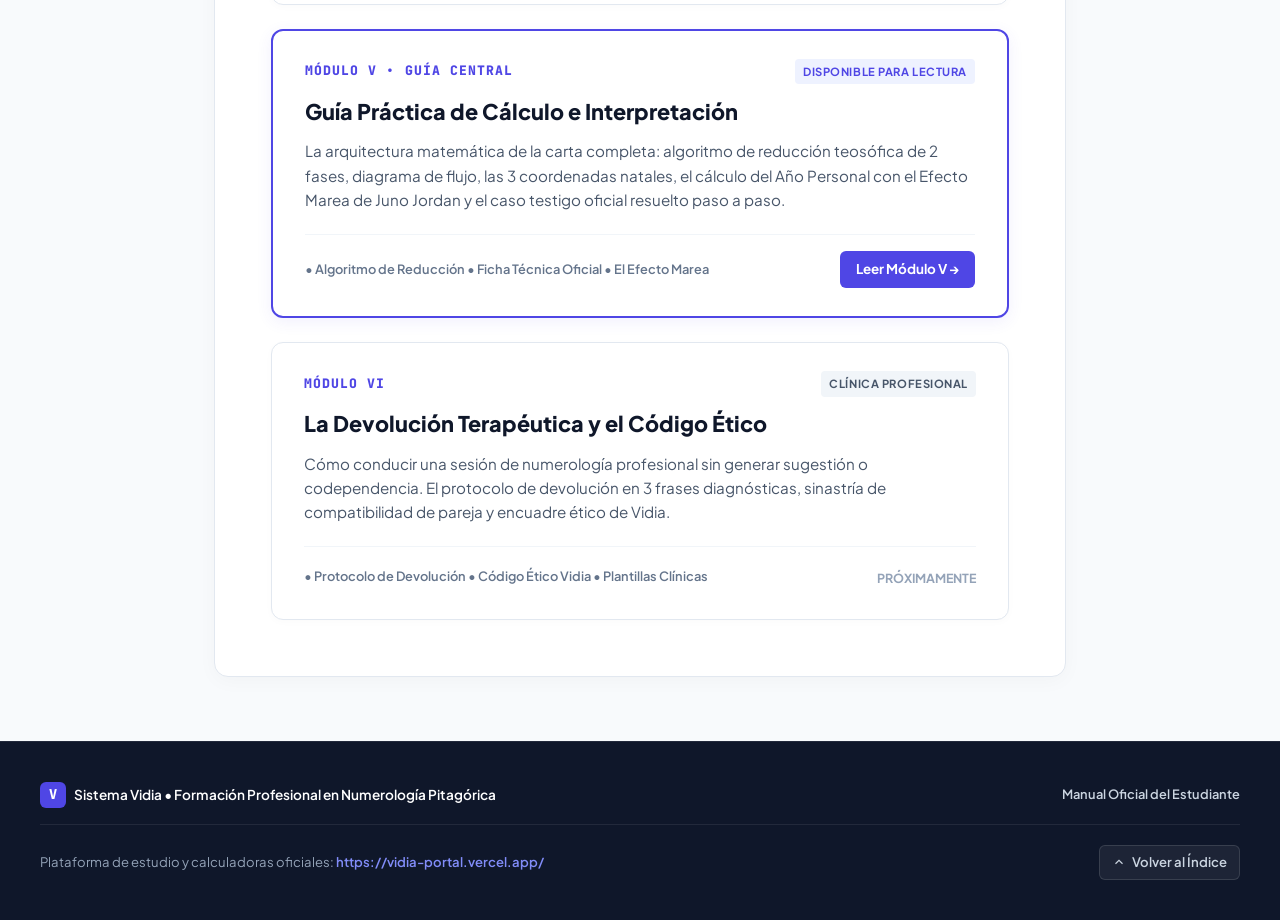
==== commit a0457c22: "Update index.html" ====
--- a/index.html
+++ b/index.html
@@ -55,7 +55,7 @@
         
         <!-- CONTENEDOR DE LA IMAGEN DE LA MATRIZ -->
         <div class="hero-image-box">
-          <img src="sistema_ciclico.png" alt="Matriz de los 9 Arquetipos • Vidia" class="hero-matrix-img">
+          <img src="sistema_ciclico.jpg" alt="Matriz de los 9 Arquetipos • Vidia" class="hero-matrix-img">
         </div>
 
         <p class="hero-author">
@@ -257,4 +257,4 @@
   </footer>
 
 </body>
-</html>+</html>
--- a/styles.css
+++ b/styles.css
@@ -2,7 +2,7 @@
    SISTEMA VIDIA • HOJA DE ESTILOS MAESTRA (INDEX + TODOS LOS MÓDULOS)
    ====================================================================== */
 
-@import url('https://fonts.googleapis.com/css2?family=JetBrains+Mono:wght@500;700;800&family=Lora:ital,wght@0,500;0,600;1,400;1,600&family=Plus+Jakarta+Sans:wght@400;500;600;700;800&display=swap');
+@import url('https://fonts.googleapis.com/css2?family=Cinzel:wght@600;700;800;900&family=JetBrains+Mono:wght@500;700;800&family=Lora:ital,wght@0,500;0,600;1,400;1,600&family=Plus+Jakarta+Sans:wght@400;500;600;700;800&display=swap');
 
 :root {
   --vidia-header-bg: #0f172a;
@@ -15,11 +15,13 @@
   --vidia-slate-700: #334155;
   --vidia-slate-600: #475569;
   --vidia-slate-500: #64748b;
+  --vidia-slate-400: #94a3b8;
   --vidia-slate-200: #e2e8f0;
   --vidia-slate-100: #f1f5f9;
   --vidia-slate-50: #f8fafc;
   --font-main: 'Plus Jakarta Sans', system-ui, -apple-system, BlinkMacSystemFont, "Segoe UI", Roboto, sans-serif;
   --font-serif: 'Lora', Georgia, serif;
+  --font-display: 'Cinzel', serif;
   --font-mono: 'JetBrains Mono', monospace;
 }
 
@@ -35,9 +37,9 @@
 }
 
 /* ======================================================================
-   CABECERA GLOBAL OSCURA (HOMOLOGADA PARA INDEX Y MÓDULOS)
+   CABECERA GLOBAL OSCURA (INDEX Y MÓDULOS)
    ====================================================================== */
-header, .global-header, .site-header, .header-wrapper {
+header.global-header, .site-header, .header-wrapper {
   background: var(--vidia-header-bg) !important;
   border-bottom: 1px solid rgba(255, 255, 255, 0.08);
   position: sticky;
@@ -99,7 +101,6 @@
   text-decoration: none;
 }
 
-/* Enlaces y botones de la cabecera */
 .nav-buttons, .header-actions, .header-nav {
   display: flex;
   align-items: center;
@@ -138,153 +139,264 @@
 }
 
 /* ======================================================================
-   INDEX.HTML (HOME / CURRICULUM COMPLETO)
+   PORTADA DE LIBRO EDITORIAL (INDEX.HTML)
    ====================================================================== */
-.hero-section {
+.hero-cover {
   text-align: center;
-  padding: 4rem 1.5rem 3rem;
-  max-width: 900px;
-  margin: 0 auto;
-}
-
-.hero-badge, .badge-tag-home {
+  padding: 3rem 1.5rem 3.5rem;
+  border-bottom: 2px solid var(--vidia-slate-200);
+  background: #ffffff !important;
+}
+
+.hero-tag {
+  display: inline-flex;
+  align-items: center;
+  gap: 0.5rem;
+  font-size: 0.78rem;
+  font-weight: 800;
+  text-transform: uppercase;
+  letter-spacing: 0.15em;
+  padding: 6px 14px;
+  border-radius: 9999px;
+  background: var(--vidia-indigo-50);
+  color: var(--vidia-indigo-600);
+  border: 1px solid #c7d2fe;
+  margin-bottom: 1.5rem;
+}
+
+.hero-title {
+  font-family: var(--font-display);
+  font-size: 2.75rem;
+  font-weight: 800;
+  color: var(--vidia-slate-900) !important;
+  line-height: 1.15;
+  letter-spacing: -0.01em;
+  margin-bottom: 0.85rem;
+}
+
+.hero-subtitle {
+  font-size: 1.25rem;
+  font-weight: 600;
+  color: var(--vidia-indigo-600) !important;
+  margin-bottom: 1.5rem;
+  line-height: 1.4;
+}
+
+.hero-author {
+  font-size: 0.95rem;
+  color: var(--vidia-slate-500);
+  font-weight: 500;
+  line-height: 1.6;
+}
+
+.hero-author strong {
+  color: var(--vidia-slate-800);
+}
+
+.hero-image-box {
+  max-width: 440px;
+  margin: 2rem auto;
+  text-align: center;
+}
+
+.hero-matrix-img {
+  width: 100%;
+  max-width: 400px;
+  height: auto;
   display: inline-block;
-  background: #ede9fe;
-  color: #6d28d9;
-  font-size: 0.75rem;
-  font-weight: 800;
-  letter-spacing: 0.08em;
-  text-transform: uppercase;
-  padding: 0.35rem 0.85rem;
-  border-radius: 20px;
-  margin-bottom: 1.25rem;
-}
-
-.hero-title {
-  font-size: 2.6rem;
-  font-weight: 800;
-  color: var(--vidia-slate-900);
-  line-height: 1.2;
-  margin-bottom: 1.25rem;
-  letter-spacing: -0.025em;
-}
-
-.hero-subtitle {
-  font-size: 1.15rem;
-  color: var(--vidia-slate-600);
-  max-width: 720px;
-  margin: 0 auto 2.5rem;
-  line-height: 1.6;
-}
-
-.manifesto-card {
+  filter: drop-shadow(0 6px 16px rgba(67, 56, 202, 0.08));
+}
+
+/* Panel de Impresión (Index) */
+.print-panel {
   background: #ffffff;
-  border: 1px solid var(--vidia-slate-200);
-  border-left: 4px solid var(--vidia-indigo-600);
-  border-radius: 10px;
-  padding: 1.75rem 2rem;
-  text-align: left;
-  max-width: 900px;
-  margin: 0 auto 3.5rem;
-  box-shadow: 0 4px 15px rgba(0,0,0,0.02);
-}
-
-.manifesto-title {
-  font-size: 0.82rem;
-  font-weight: 800;
-  text-transform: uppercase;
-  letter-spacing: 0.06em;
-  color: var(--vidia-indigo-700);
-  margin-bottom: 0.6rem;
-}
-
-.manifesto-text {
-  font-size: 0.96rem;
-  color: var(--vidia-slate-700);
-  line-height: 1.65;
-  margin: 0;
-}
-
-.curriculum-section {
-  max-width: 900px;
-  margin: 0 auto 5rem;
-  padding: 0 1.5rem;
-}
-
-.curriculum-title {
-  font-size: 1.5rem;
-  font-weight: 800;
-  color: var(--vidia-slate-900);
-  margin-bottom: 0.5rem;
-}
-
-.curriculum-desc {
-  font-size: 0.98rem;
-  color: var(--vidia-slate-600);
-  margin-bottom: 2rem;
-}
-
-.module-grid {
+  border: 2px solid var(--vidia-indigo-50);
+  border-radius: 12px;
+  padding: 1.75rem;
+  margin: 2.5rem 0 3.5rem;
   display: flex;
   flex-direction: column;
   gap: 1.25rem;
+  box-shadow: 0 4px 20px -2px rgba(67, 56, 202, 0.06);
+}
+
+.print-panel-header {
+  display: flex;
+  justify-content: space-between;
+  align-items: center;
+  flex-wrap: wrap;
+  gap: 1.25rem;
+}
+
+.print-panel-title {
+  font-size: 1.05rem;
+  font-weight: 800;
+  color: var(--vidia-slate-900);
+  display: flex;
+  align-items: center;
+  gap: 0.5rem;
+}
+
+.print-actions {
+  display: flex;
+  align-items: center;
+  flex-wrap: wrap;
+  gap: 0.75rem;
+}
+
+.btn-print-outline {
+  display: inline-flex;
+  align-items: center;
+  gap: 0.45rem;
+  background: #ffffff;
+  color: var(--vidia-slate-700);
+  border: 1px solid var(--vidia-slate-300);
+  padding: 0.65rem 1rem;
+  border-radius: 8px;
+  font-weight: 600;
+  font-size: 0.85rem;
+  cursor: pointer;
+  transition: all 0.2s ease;
+}
+
+.btn-print-outline:hover {
+  border-color: var(--vidia-indigo-600);
+  color: var(--vidia-indigo-600);
+  background: var(--vidia-slate-50);
+}
+
+.btn-print-full {
+  display: inline-flex;
+  align-items: center;
+  gap: 0.5rem;
+  background: var(--vidia-indigo-600);
+  color: #ffffff !important;
+  padding: 0.65rem 1.25rem;
+  border-radius: 8px;
+  font-weight: 700;
+  font-size: 0.88rem;
+  border: none;
+  cursor: pointer;
+  box-shadow: 0 4px 12px rgba(67, 56, 202, 0.25);
+  transition: all 0.2s ease;
+}
+
+.btn-print-full:hover {
+  background: var(--vidia-indigo-700);
+  transform: translateY(-1px);
+}
+
+/* ======================================================================
+   GRILLA DE MÓDULOS DEL ÍNDICE (ESTRUCTURA VERTICAL RESTAURADA)
+   ====================================================================== */
+.modules-grid {
+  display: flex;
+  flex-direction: column;
+  gap: 1.5rem;
+  margin-top: 1.5rem;
 }
 
 .module-card {
   background: #ffffff;
   border: 1px solid var(--vidia-slate-200);
-  border-radius: 10px;
+  border-radius: 12px;
   padding: 1.75rem 2rem;
   display: flex;
+  flex-direction: column !important; /* Mantiene la tarjeta ordenada de arriba hacia abajo */
+  gap: 0.85rem;
+  box-shadow: 0 2px 8px rgba(0, 0, 0, 0.02);
+  transition: all 0.2s ease;
+}
+
+.module-card:hover {
+  border-color: var(--vidia-indigo-600);
+  box-shadow: 0 8px 24px -4px rgba(15, 23, 42, 0.06);
+}
+
+.module-card.active-module {
+  border: 2px solid var(--vidia-indigo-600);
+  box-shadow: 0 4px 16px rgba(79, 70, 229, 0.08);
+}
+
+.module-card-top {
+  display: flex;
+  flex-wrap: wrap;
+  align-items: center;
   justify-content: space-between;
-  align-items: center;
-  gap: 1.5rem;
-  box-shadow: 0 2px 8px rgba(0,0,0,0.02);
-  transition: all 0.2s ease;
-}
-
-.module-card:hover {
-  border-color: #cbd5e1;
-  box-shadow: 0 6px 16px rgba(0,0,0,0.04);
-}
-
-.module-card-body h3 {
-  font-size: 1.2rem;
+  gap: 0.75rem;
+  width: 100%;
+}
+
+.module-card-num {
+  font-family: var(--font-mono);
+  font-weight: 800;
+  font-size: 0.82rem;
+  color: var(--vidia-indigo-600);
+  letter-spacing: 0.08em;
+}
+
+.module-card-title {
+  font-size: 1.35rem;
   font-weight: 800;
   color: var(--vidia-slate-900);
-  margin: 0.35rem 0 0.4rem;
-}
-
-.module-card-body p {
-  font-size: 0.92rem;
+  line-height: 1.3;
+  margin: 0;
+  width: 100%;
+}
+
+.module-card-desc {
+  font-size: 0.95rem;
   color: var(--vidia-slate-600);
+  line-height: 1.6;
   margin: 0;
-  line-height: 1.55;
-}
-
-.btn-open-module {
+  width: 100%;
+}
+
+.module-card-footer {
+  display: flex;
+  flex-wrap: wrap;
+  align-items: center;
+  justify-content: space-between;
+  border-top: 1px solid var(--vidia-slate-100);
+  padding-top: 1rem;
+  margin-top: 0.5rem;
+  gap: 0.75rem;
+  width: 100%;
+}
+
+.topics-pill {
+  font-size: 0.8rem;
+  font-weight: 600;
+  color: var(--vidia-slate-500);
+}
+
+.btn-read {
   display: inline-flex;
   align-items: center;
-  gap: 0.45rem;
-  padding: 0.6rem 1.15rem;
+  gap: 0.35rem;
+  padding: 0.45rem 1rem;
   border-radius: 6px;
-  font-weight: 700;
-  font-size: 0.88rem;
-  text-decoration: none !important;
-  color: var(--vidia-indigo-600);
-  border: 1px solid var(--vidia-indigo-600);
-  background: #ffffff;
-  white-space: nowrap;
-  transition: all 0.2s ease;
-}
-
-.btn-open-module:hover {
   background: var(--vidia-indigo-600);
   color: #ffffff !important;
+  text-decoration: none !important;
+  font-weight: 700;
+  font-size: 0.84rem;
+  transition: background 0.15s ease;
+}
+
+.btn-read:hover {
+  background: var(--vidia-indigo-700);
+}
+
+.badge-upcoming {
+  font-size: 0.78rem;
+  font-weight: 700;
+  color: var(--vidia-slate-400);
+  text-transform: uppercase;
 }
 
 /* ======================================================================
-   ESTRUCTURA DE MÓDULOS (MÓDULO I, V Y SIGUIENTES)
+   LIENZO EDITORIAL COMÚN Y MÓDULOS DE LECTURA (MÓDULO I, V, ETC.)
    ====================================================================== */
 .main-wrapper {
   max-width: 900px;
@@ -302,7 +414,6 @@
 
 @media (max-width: 768px) {
   .document-sheet { padding: 2rem 1.5rem; }
-  .module-card { flex-direction: column; align-items: flex-start; }
 }
 
 .module-header { margin-bottom: 2.5rem; }
@@ -314,7 +425,7 @@
   font-weight: 800;
   letter-spacing: 0.05em;
   color: var(--vidia-indigo-600);
-  background: #eef2ff;
+  background: var(--vidia-indigo-50);
   padding: 0.2rem 0.5rem;
   border-radius: 4px;
 }
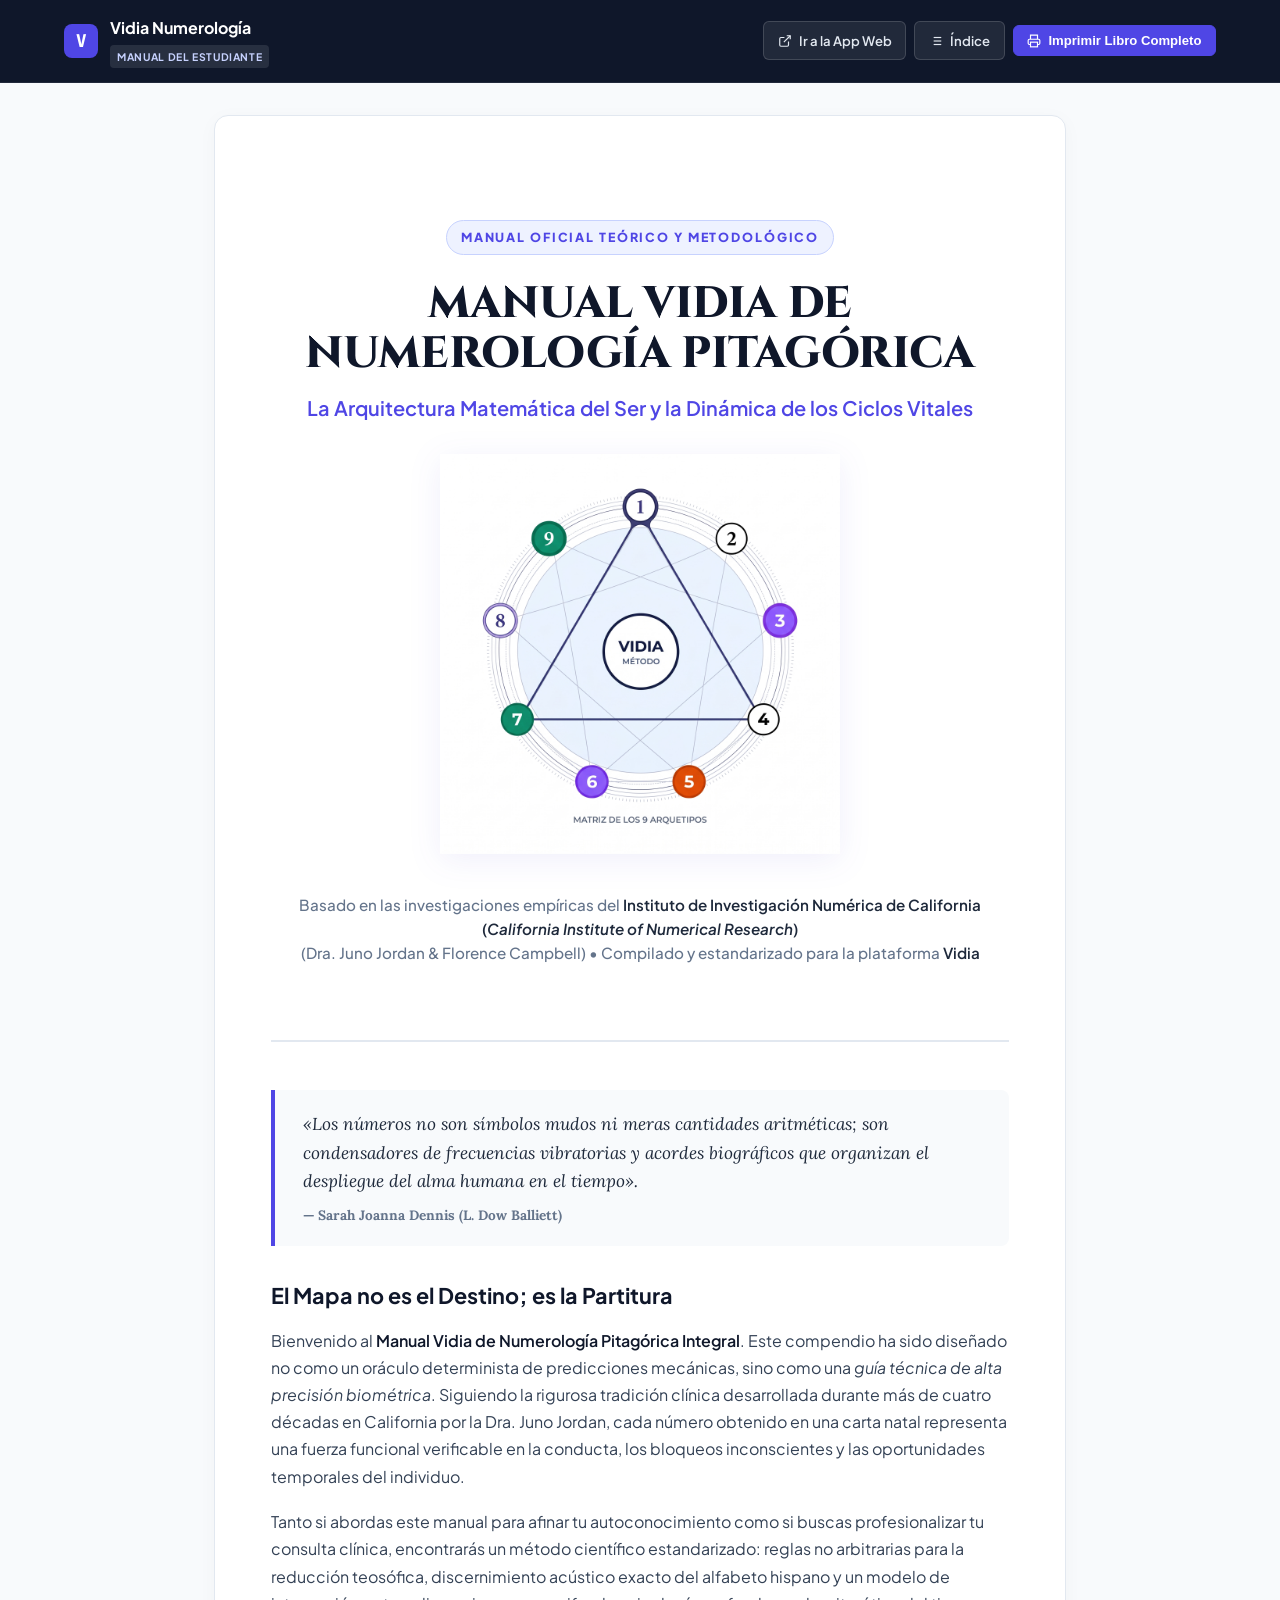
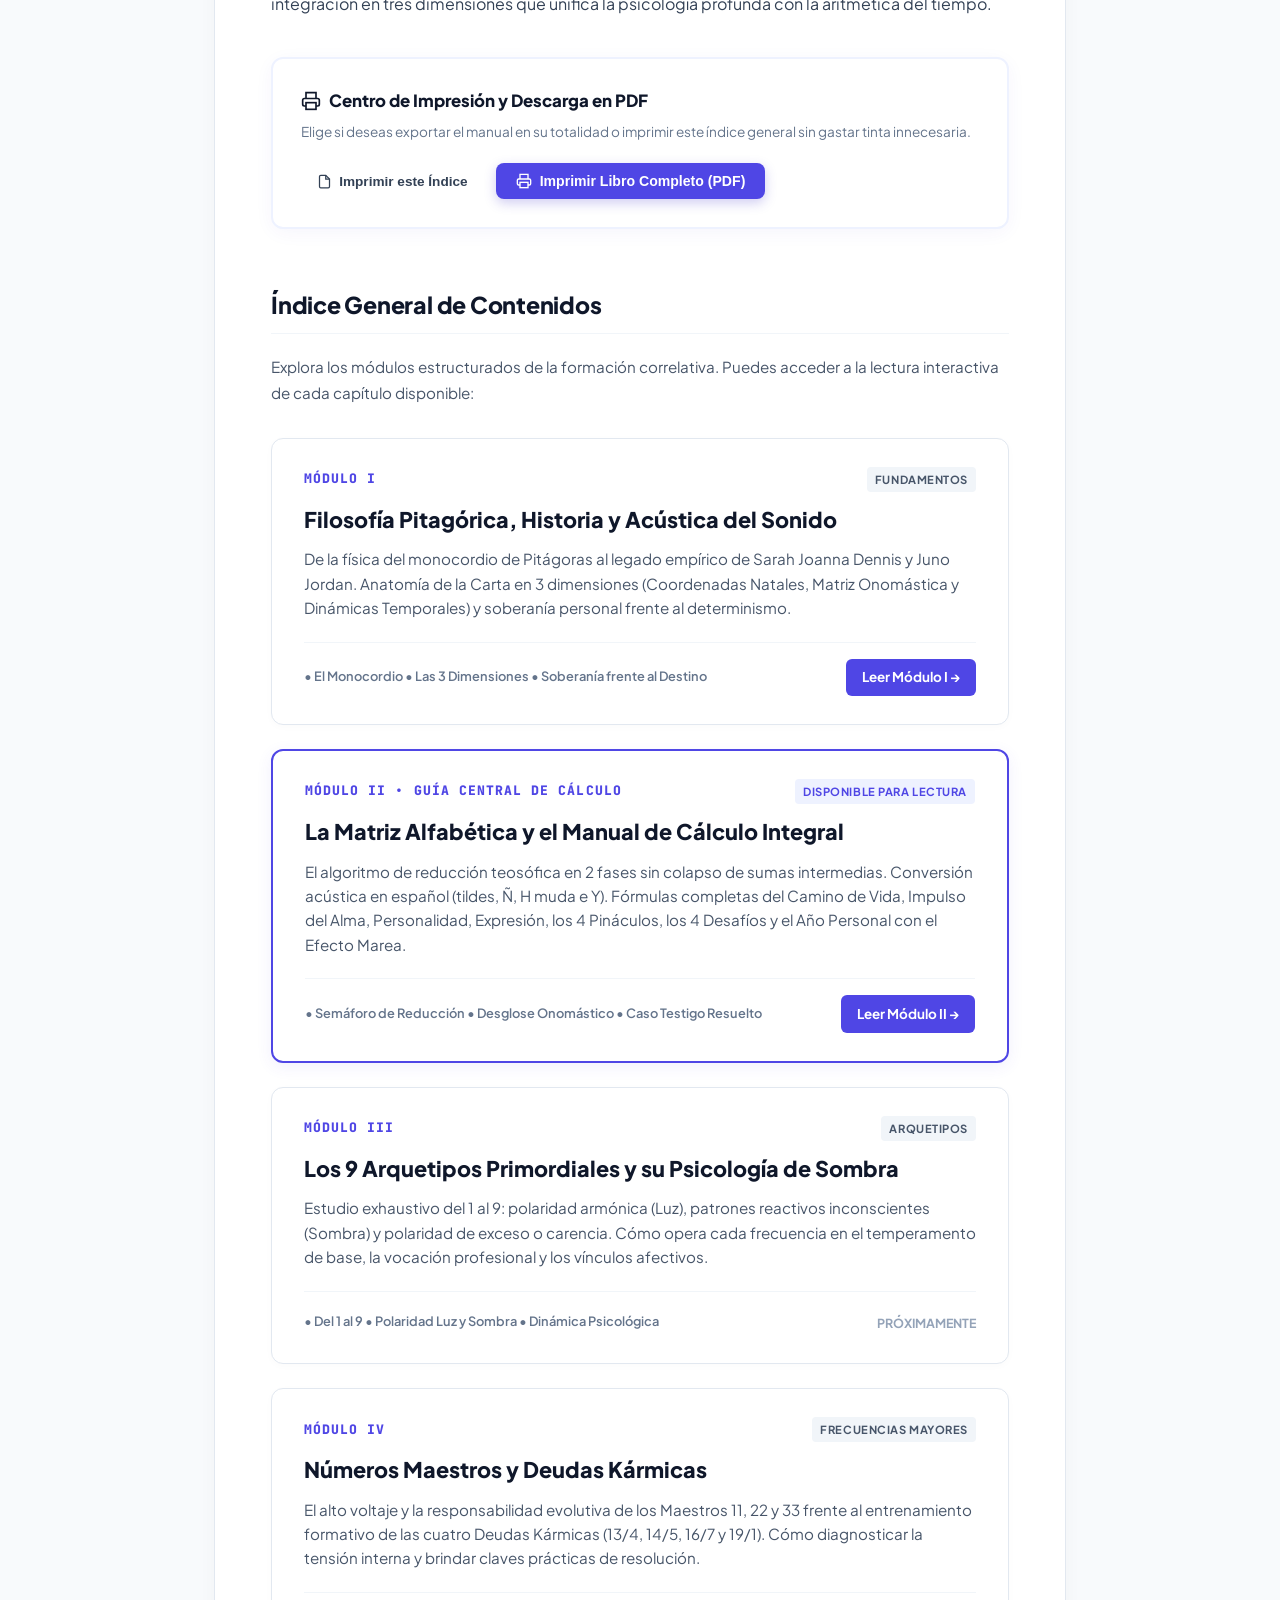
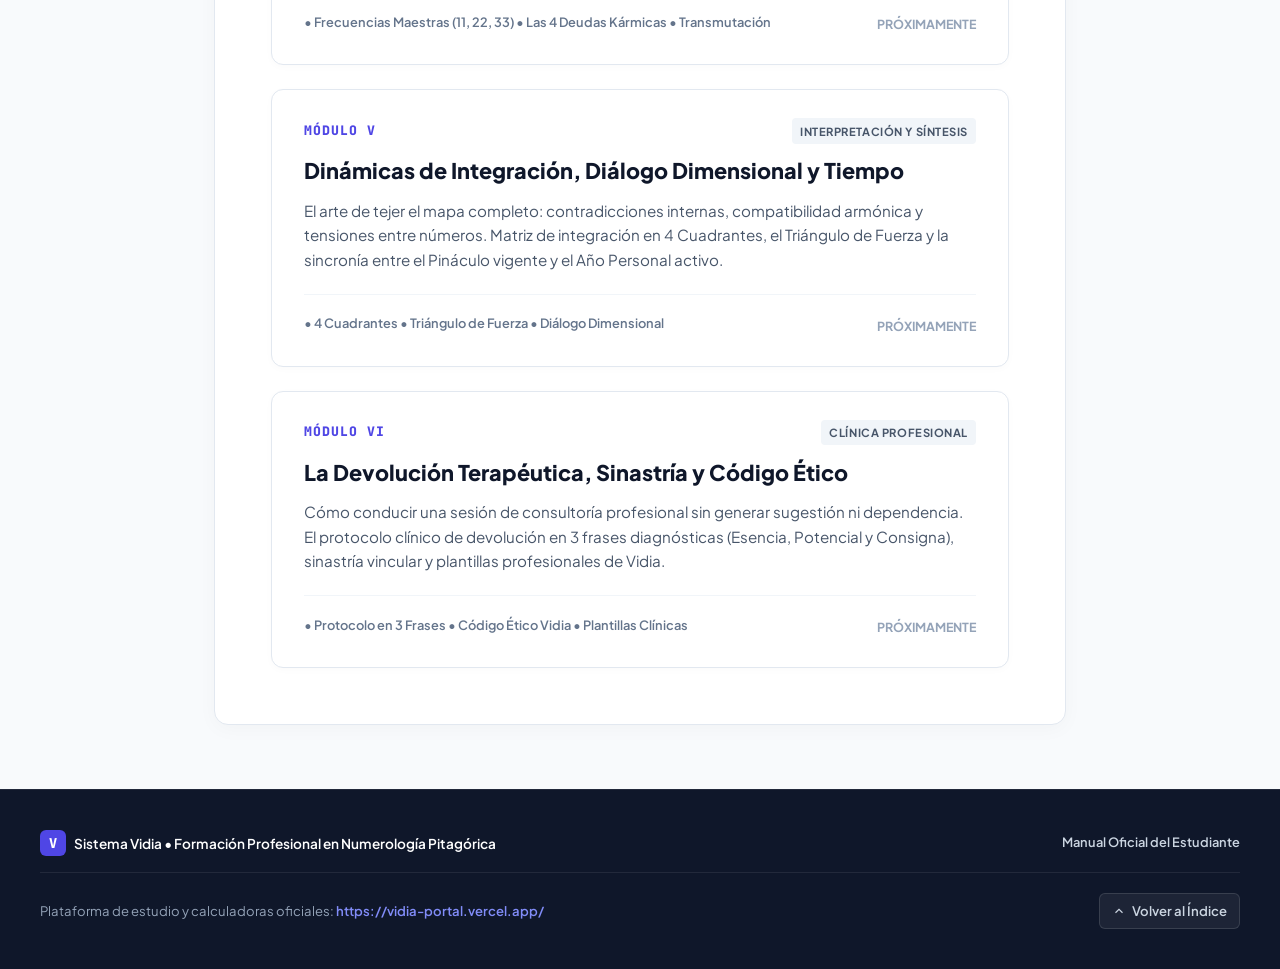
==== commit c16859d2: "Add files via upload" ====
--- a/index.html
+++ b/index.html
@@ -59,7 +59,7 @@
         </div>
 
         <p class="hero-author">
-          Basado en las investigaciones empíricas del <strong>California Institute of Numerical Research</strong><br>
+          Basado en las investigaciones empíricas del <strong>Instituto de Investigación Numérica de California (<em>California Institute of Numerical Research</em>)</strong><br>
           (Dra. Juno Jordan & Florence Campbell) &bull; Compilado y estandarizado para la plataforma <strong>Vidia</strong>
         </p>
       </section>
@@ -106,16 +106,18 @@
         </div>
       </section>
 
-      <!-- ÍNDICE GENERAL DEL MANUAL (MÓDULOS I A VI) -->
+      <!-- ÍNDICE GENERAL DEL MANUAL (MÓDULOS I A VI REORGANIZADOS) -->
       <section id="indice-general">
         <h2 class="section-heading">
           <span>Índice General de Contenidos</span>
         </h2>
         <p style="font-size: 0.95rem; color: var(--vidia-slate-600); margin-bottom: 2rem;">
-          Explora los módulos estructurados de la formación. Puedes acceder a la lectura interactiva de cada capítulo:
+          Explora los módulos estructurados de la formación correlativa. Puedes acceder a la lectura interactiva de cada capítulo disponible:
         </p>
 
         <div class="modules-grid">
+
+          <!-- BLOQUE 1: FUNDAMENTOS Y CÁLCULO INTEGRAL -->
 
           <!-- MÓDULO I -->
           <article class="module-card">
@@ -123,27 +125,47 @@
               <span class="module-card-num">MÓDULO I</span>
               <span class="badge-tag">Fundamentos</span>
             </div>
-            <h3 class="module-card-title">Filosofía Pitagórica y la Ciencia de los Números</h3>
-            <p class="module-card-desc">
-              De la física acústica del monocordio de Pitágoras al legado empírico de Sarah Joanna Dennis y Juno Jordan. Anatomía en 3 dimensiones de la Carta Numerológica Integral (Coordenadas Natales, Matriz Onomástica y Dinámicas Temporales).
-            </p>
-            <div class="module-card-footer">
-              <span class="topics-pill">&bull; El Monocordio &bull; Las 3 Dimensiones &bull; Soberanía frente al Determinismo</span>
+            <h3 class="module-card-title">Filosofía Pitagórica, Historia y Acústica del Sonido</h3>
+            <p class="module-card-desc">
+              De la física del monocordio de Pitágoras al legado empírico de Sarah Joanna Dennis y Juno Jordan. Anatomía de la Carta en 3 dimensiones (Coordenadas Natales, Matriz Onomástica y Dinámicas Temporales) y soberanía personal frente al determinismo.
+            </p>
+            <div class="module-card-footer">
+              <span class="topics-pill">&bull; El Monocordio &bull; Las 3 Dimensiones &bull; Soberanía frente al Destino</span>
               <div class="no-print">
                 <a href="modulo-1.html" class="btn-read">Leer Módulo I &rarr;</a>
               </div>
             </div>
           </article>
 
-          <!-- MÓDULO II -->
-          <article class="module-card">
-            <div class="module-card-top">
-              <span class="module-card-num">MÓDULO II</span>
+          <!-- MÓDULO II (NUEVO: MANUAL DE CÁLCULO) -->
+          <article class="module-card active-module">
+            <div class="module-card-top">
+              <span class="module-card-num">MÓDULO II &bull; GUÍA CENTRAL DE CÁLCULO</span>
+              <span class="badge-tag" style="background:#eef2ff; color:#4f46e5;">Disponible para Lectura</span>
+            </div>
+            <h3 class="module-card-title">La Matriz Alfabética y el Manual de Cálculo Integral</h3>
+            <p class="module-card-desc">
+              El algoritmo de reducción teosófica en 2 fases sin colapso de sumas intermedias. Conversión acústica en español (tildes, Ñ, H muda e Y). Fórmulas completas del Camino de Vida, Impulso del Alma, Personalidad, Expresión, los 4 Pináculos, los 4 Desafíos y el Año Personal con el Efecto Marea.
+            </p>
+            <div class="module-card-footer">
+              <span class="topics-pill">&bull; Semáforo de Reducción &bull; Desglose Onomástico &bull; Caso Testigo Resuelto</span>
+              <div class="no-print">
+                <a href="modulo-2.html" class="btn-read">Leer Módulo II &rarr;</a>
+              </div>
+            </div>
+          </article>
+
+          <!-- BLOQUE 2: DICCIONARIO ARQUETÍPICO DE FRECUENCIAS -->
+
+          <!-- MÓDULO III -->
+          <article class="module-card">
+            <div class="module-card-top">
+              <span class="module-card-num">MÓDULO III</span>
               <span class="badge-tag">Arquetipos</span>
             </div>
-            <h3 class="module-card-title">La Matriz del Ser y los Arquetipos del 1 al 9</h3>
-            <p class="module-card-desc">
-              Estudio exhaustivo de las 9 frecuencias primordiales: la polaridad armónica (Luz), los patrones de sombra reactivos y los aprendizajes evolutivos en el temperamento, la vocación y los vínculos afectivos.
+            <h3 class="module-card-title">Los 9 Arquetipos Primordiales y su Psicología de Sombra</h3>
+            <p class="module-card-desc">
+              Estudio exhaustivo del 1 al 9: polaridad armónica (Luz), patrones reactivos inconscientes (Sombra) y polaridad de exceso o carencia. Cómo opera cada frecuencia en el temperamento de base, la vocación profesional y los vínculos afectivos.
             </p>
             <div class="module-card-footer">
               <span class="topics-pill">&bull; Del 1 al 9 &bull; Polaridad Luz y Sombra &bull; Dinámica Psicológica</span>
@@ -153,56 +175,40 @@
             </div>
           </article>
 
-          <!-- MÓDULO III -->
-          <article class="module-card">
-            <div class="module-card-top">
-              <span class="module-card-num">MÓDULO III</span>
-              <span class="badge-tag">Onomástica</span>
-            </div>
-            <h3 class="module-card-title">La Matriz Alfabética y el Valor Acústico del Nombre</h3>
-            <p class="module-card-desc">
-              Desglose fonético de las 9 columnas pitagóricas. Criterios rigurosos para la lengua española: acentos ortográficos, tratamiento de la "Ñ", la "H" muda, dígrafos (CH, LL, RR) y el camaleón fonético de la letra "Y".
-            </p>
-            <div class="module-card-footer">
-              <span class="topics-pill">&bull; Matriz Decimal &bull; Sonido vs Grafía &bull; Nombre Legal de Nacimiento</span>
-              <div class="no-print">
-                <span class="badge-upcoming">Próximamente</span>
-              </div>
-            </div>
-          </article>
-
           <!-- MÓDULO IV -->
           <article class="module-card">
             <div class="module-card-top">
               <span class="module-card-num">MÓDULO IV</span>
-              <span class="badge-tag">Frecuencias Maestras</span>
+              <span class="badge-tag">Frecuencias Mayores</span>
             </div>
             <h3 class="module-card-title">Números Maestros y Deudas Kármicas</h3>
             <p class="module-card-desc">
-              El compromiso espiritual del 11, 22 y 33 frente al entrenamiento evolutivo de las cuatro Deudas Kármicas (13/4, 14/5, 16/7 y 19/1). Cómo diagnosticar la tensión interna que experimenta el consultante sin caer en fatalismos.
-            </p>
-            <div class="module-card-footer">
-              <span class="topics-pill">&bull; Frecuencias Maestras (11, 22, 33) &bull; Las 4 Deudas Kármicas &bull; Transformación Consciente</span>
-              <div class="no-print">
-                <span class="badge-upcoming">Próximamente</span>
-              </div>
-            </div>
-          </article>
-
-          <!-- MÓDULO V -->
-          <article class="module-card active-module">
-            <div class="module-card-top">
-              <span class="module-card-num">MÓDULO V &bull; GUÍA CENTRAL</span>
-              <span class="badge-tag" style="background:#eef2ff; color:#4f46e5;">Disponible para Lectura</span>
-            </div>
-            <h3 class="module-card-title">Guía Práctica de Cálculo e Interpretación</h3>
-            <p class="module-card-desc">
-              La arquitectura matemática de la carta completa: algoritmo de reducción teosófica de 2 fases, diagrama de flujo, las 3 coordenadas natales, el cálculo del Año Personal con el Efecto Marea de Juno Jordan y el caso testigo oficial resuelto paso a paso.
-            </p>
-            <div class="module-card-footer">
-              <span class="topics-pill">&bull; Algoritmo de Reducción &bull; Ficha Técnica Oficial &bull; El Efecto Marea</span>
-              <div class="no-print">
-                <a href="modulo-5.html" class="btn-read">Leer Módulo V &rarr;</a>
+              El alto voltaje y la responsabilidad evolutiva de los Maestros 11, 22 y 33 frente al entrenamiento formativo de las cuatro Deudas Kármicas (13/4, 14/5, 16/7 y 19/1). Cómo diagnosticar la tensión interna y brindar claves prácticas de resolución.
+            </p>
+            <div class="module-card-footer">
+              <span class="topics-pill">&bull; Frecuencias Maestras (11, 22, 33) &bull; Las 4 Deudas Kármicas &bull; Transmutación</span>
+              <div class="no-print">
+                <span class="badge-upcoming">Próximamente</span>
+              </div>
+            </div>
+          </article>
+
+          <!-- BLOQUE 3: LECTURA, SÍNTESIS Y CLÍNICA -->
+
+          <!-- MÓDULO V (NUEVO: INTERPRETACIÓN Y DIÁLOGO) -->
+          <article class="module-card">
+            <div class="module-card-top">
+              <span class="module-card-num">MÓDULO V</span>
+              <span class="badge-tag">Interpretación y Síntesis</span>
+            </div>
+            <h3 class="module-card-title">Dinámicas de Integración, Diálogo Dimensional y Tiempo</h3>
+            <p class="module-card-desc">
+              El arte de tejer el mapa completo: contradicciones internas, compatibilidad armónica y tensiones entre números. Matriz de integración en 4 Cuadrantes, el Triángulo de Fuerza y la sincronía entre el Pináculo vigente y el Año Personal activo.
+            </p>
+            <div class="module-card-footer">
+              <span class="topics-pill">&bull; 4 Cuadrantes &bull; Triángulo de Fuerza &bull; Diálogo Dimensional</span>
+              <div class="no-print">
+                <span class="badge-upcoming">Próximamente</span>
               </div>
             </div>
           </article>
@@ -213,12 +219,12 @@
               <span class="module-card-num">MÓDULO VI</span>
               <span class="badge-tag">Clínica Profesional</span>
             </div>
-            <h3 class="module-card-title">La Devolución Terapéutica y el Código Ético</h3>
-            <p class="module-card-desc">
-              Cómo conducir una sesión de numerología profesional sin generar sugestión o codependencia. El protocolo de devolución en 3 frases diagnósticas, sinastría de compatibilidad de pareja y encuadre ético de Vidia.
-            </p>
-            <div class="module-card-footer">
-              <span class="topics-pill">&bull; Protocolo de Devolución &bull; Código Ético Vidia &bull; Plantillas Clínicas</span>
+            <h3 class="module-card-title">La Devolución Terapéutica, Sinastría y Código Ético</h3>
+            <p class="module-card-desc">
+              Cómo conducir una sesión de consultoría profesional sin generar sugestión ni dependencia. El protocolo clínico de devolución en 3 frases diagnósticas (Esencia, Potencial y Consigna), sinastría vincular y plantillas profesionales de Vidia.
+            </p>
+            <div class="module-card-footer">
+              <span class="topics-pill">&bull; Protocolo en 3 Frases &bull; Código Ético Vidia &bull; Plantillas Clínicas</span>
               <div class="no-print">
                 <span class="badge-upcoming">Próximamente</span>
               </div>
@@ -257,4 +263,4 @@
   </footer>
 
 </body>
-</html>
+</html>
--- a/styles.css
+++ b/styles.css
@@ -1,8 +1,8 @@
 /* ======================================================================
-   SISTEMA VIDIA • HOJA DE ESTILOS MAESTRA (INDEX + TODOS LOS MÓDULOS)
+   SISTEMA VIDIA • HOJA DE ESTILOS MAESTRA DEFINITIVA
    ====================================================================== */
 
-@import url('https://fonts.googleapis.com/css2?family=Cinzel:wght@600;700;800;900&family=JetBrains+Mono:wght@500;700;800&family=Lora:ital,wght@0,500;0,600;1,400;1,600&family=Plus+Jakarta+Sans:wght@400;500;600;700;800&display=swap');
+@import url('https://fonts.googleapis.com/css2?family=Cinzel:wght@600;700;800;900&family=JetBrains+Mono:wght@500;700;800&family=Lora:ital,wght@0,400;0,600;1,400;1,600&family=Plus+Jakarta+Sans:wght@400;500;600;700;800&display=swap');
 
 :root {
   --vidia-header-bg: #0f172a;
@@ -19,7 +19,7 @@
   --vidia-slate-200: #e2e8f0;
   --vidia-slate-100: #f1f5f9;
   --vidia-slate-50: #f8fafc;
-  --font-main: 'Plus Jakarta Sans', system-ui, -apple-system, BlinkMacSystemFont, "Segoe UI", Roboto, sans-serif;
+  --font-main: 'Plus Jakarta Sans', system-ui, -apple-system, sans-serif;
   --font-serif: 'Lora', Georgia, serif;
   --font-display: 'Cinzel', serif;
   --font-mono: 'JetBrains Mono', monospace;
@@ -37,14 +37,14 @@
 }
 
 /* ======================================================================
-   CABECERA GLOBAL OSCURA (INDEX Y MÓDULOS)
+   CABECERA GLOBAL OSCURA (OBLIGATORIA EN INDEX Y TODOS LOS MÓDULOS)
    ====================================================================== */
-header.global-header, .site-header, .header-wrapper {
+header.global-header, .global-header {
   background: var(--vidia-header-bg) !important;
   border-bottom: 1px solid rgba(255, 255, 255, 0.08);
   position: sticky;
   top: 0;
-  z-index: 100;
+  z-index: 1000;
   width: 100%;
 }
 
@@ -78,7 +78,6 @@
   font-weight: 800;
   font-family: var(--font-mono);
   font-size: 1.1rem;
-  text-decoration: none;
 }
 
 .brand-title {
@@ -98,16 +97,15 @@
   border-radius: 4px;
   display: inline-block;
   margin-top: 0.15rem;
-  text-decoration: none;
-}
-
-.nav-buttons, .header-actions, .header-nav {
+}
+
+.nav-buttons {
   display: flex;
   align-items: center;
   gap: 0.5rem;
 }
 
-.nav-buttons a, .header-actions a, .btn-nav, .header-link {
+.btn-nav {
   display: inline-flex;
   align-items: center;
   gap: 0.45rem;
@@ -123,280 +121,23 @@
   transition: all 0.2s ease;
 }
 
-.nav-buttons a:hover, .header-actions a:hover, .btn-nav:hover {
+.btn-nav:hover {
   background: rgba(255, 255, 255, 0.18);
   color: #ffffff !important;
 }
 
-.btn-nav-primary, .btn-download {
+.btn-nav-primary {
   background: var(--vidia-indigo-600) !important;
   color: #ffffff !important;
   border-color: var(--vidia-indigo-600) !important;
 }
 
-.btn-nav-primary:hover, .btn-download:hover {
+.btn-nav-primary:hover {
   background: var(--vidia-indigo-700) !important;
 }
 
 /* ======================================================================
-   PORTADA DE LIBRO EDITORIAL (INDEX.HTML)
-   ====================================================================== */
-.hero-cover {
-  text-align: center;
-  padding: 3rem 1.5rem 3.5rem;
-  border-bottom: 2px solid var(--vidia-slate-200);
-  background: #ffffff !important;
-}
-
-.hero-tag {
-  display: inline-flex;
-  align-items: center;
-  gap: 0.5rem;
-  font-size: 0.78rem;
-  font-weight: 800;
-  text-transform: uppercase;
-  letter-spacing: 0.15em;
-  padding: 6px 14px;
-  border-radius: 9999px;
-  background: var(--vidia-indigo-50);
-  color: var(--vidia-indigo-600);
-  border: 1px solid #c7d2fe;
-  margin-bottom: 1.5rem;
-}
-
-.hero-title {
-  font-family: var(--font-display);
-  font-size: 2.75rem;
-  font-weight: 800;
-  color: var(--vidia-slate-900) !important;
-  line-height: 1.15;
-  letter-spacing: -0.01em;
-  margin-bottom: 0.85rem;
-}
-
-.hero-subtitle {
-  font-size: 1.25rem;
-  font-weight: 600;
-  color: var(--vidia-indigo-600) !important;
-  margin-bottom: 1.5rem;
-  line-height: 1.4;
-}
-
-.hero-author {
-  font-size: 0.95rem;
-  color: var(--vidia-slate-500);
-  font-weight: 500;
-  line-height: 1.6;
-}
-
-.hero-author strong {
-  color: var(--vidia-slate-800);
-}
-
-.hero-image-box {
-  max-width: 440px;
-  margin: 2rem auto;
-  text-align: center;
-}
-
-.hero-matrix-img {
-  width: 100%;
-  max-width: 400px;
-  height: auto;
-  display: inline-block;
-  filter: drop-shadow(0 6px 16px rgba(67, 56, 202, 0.08));
-}
-
-/* Panel de Impresión (Index) */
-.print-panel {
-  background: #ffffff;
-  border: 2px solid var(--vidia-indigo-50);
-  border-radius: 12px;
-  padding: 1.75rem;
-  margin: 2.5rem 0 3.5rem;
-  display: flex;
-  flex-direction: column;
-  gap: 1.25rem;
-  box-shadow: 0 4px 20px -2px rgba(67, 56, 202, 0.06);
-}
-
-.print-panel-header {
-  display: flex;
-  justify-content: space-between;
-  align-items: center;
-  flex-wrap: wrap;
-  gap: 1.25rem;
-}
-
-.print-panel-title {
-  font-size: 1.05rem;
-  font-weight: 800;
-  color: var(--vidia-slate-900);
-  display: flex;
-  align-items: center;
-  gap: 0.5rem;
-}
-
-.print-actions {
-  display: flex;
-  align-items: center;
-  flex-wrap: wrap;
-  gap: 0.75rem;
-}
-
-.btn-print-outline {
-  display: inline-flex;
-  align-items: center;
-  gap: 0.45rem;
-  background: #ffffff;
-  color: var(--vidia-slate-700);
-  border: 1px solid var(--vidia-slate-300);
-  padding: 0.65rem 1rem;
-  border-radius: 8px;
-  font-weight: 600;
-  font-size: 0.85rem;
-  cursor: pointer;
-  transition: all 0.2s ease;
-}
-
-.btn-print-outline:hover {
-  border-color: var(--vidia-indigo-600);
-  color: var(--vidia-indigo-600);
-  background: var(--vidia-slate-50);
-}
-
-.btn-print-full {
-  display: inline-flex;
-  align-items: center;
-  gap: 0.5rem;
-  background: var(--vidia-indigo-600);
-  color: #ffffff !important;
-  padding: 0.65rem 1.25rem;
-  border-radius: 8px;
-  font-weight: 700;
-  font-size: 0.88rem;
-  border: none;
-  cursor: pointer;
-  box-shadow: 0 4px 12px rgba(67, 56, 202, 0.25);
-  transition: all 0.2s ease;
-}
-
-.btn-print-full:hover {
-  background: var(--vidia-indigo-700);
-  transform: translateY(-1px);
-}
-
-/* ======================================================================
-   GRILLA DE MÓDULOS DEL ÍNDICE (ESTRUCTURA VERTICAL RESTAURADA)
-   ====================================================================== */
-.modules-grid {
-  display: flex;
-  flex-direction: column;
-  gap: 1.5rem;
-  margin-top: 1.5rem;
-}
-
-.module-card {
-  background: #ffffff;
-  border: 1px solid var(--vidia-slate-200);
-  border-radius: 12px;
-  padding: 1.75rem 2rem;
-  display: flex;
-  flex-direction: column !important; /* Mantiene la tarjeta ordenada de arriba hacia abajo */
-  gap: 0.85rem;
-  box-shadow: 0 2px 8px rgba(0, 0, 0, 0.02);
-  transition: all 0.2s ease;
-}
-
-.module-card:hover {
-  border-color: var(--vidia-indigo-600);
-  box-shadow: 0 8px 24px -4px rgba(15, 23, 42, 0.06);
-}
-
-.module-card.active-module {
-  border: 2px solid var(--vidia-indigo-600);
-  box-shadow: 0 4px 16px rgba(79, 70, 229, 0.08);
-}
-
-.module-card-top {
-  display: flex;
-  flex-wrap: wrap;
-  align-items: center;
-  justify-content: space-between;
-  gap: 0.75rem;
-  width: 100%;
-}
-
-.module-card-num {
-  font-family: var(--font-mono);
-  font-weight: 800;
-  font-size: 0.82rem;
-  color: var(--vidia-indigo-600);
-  letter-spacing: 0.08em;
-}
-
-.module-card-title {
-  font-size: 1.35rem;
-  font-weight: 800;
-  color: var(--vidia-slate-900);
-  line-height: 1.3;
-  margin: 0;
-  width: 100%;
-}
-
-.module-card-desc {
-  font-size: 0.95rem;
-  color: var(--vidia-slate-600);
-  line-height: 1.6;
-  margin: 0;
-  width: 100%;
-}
-
-.module-card-footer {
-  display: flex;
-  flex-wrap: wrap;
-  align-items: center;
-  justify-content: space-between;
-  border-top: 1px solid var(--vidia-slate-100);
-  padding-top: 1rem;
-  margin-top: 0.5rem;
-  gap: 0.75rem;
-  width: 100%;
-}
-
-.topics-pill {
-  font-size: 0.8rem;
-  font-weight: 600;
-  color: var(--vidia-slate-500);
-}
-
-.btn-read {
-  display: inline-flex;
-  align-items: center;
-  gap: 0.35rem;
-  padding: 0.45rem 1rem;
-  border-radius: 6px;
-  background: var(--vidia-indigo-600);
-  color: #ffffff !important;
-  text-decoration: none !important;
-  font-weight: 700;
-  font-size: 0.84rem;
-  transition: background 0.15s ease;
-}
-
-.btn-read:hover {
-  background: var(--vidia-indigo-700);
-}
-
-.badge-upcoming {
-  font-size: 0.78rem;
-  font-weight: 700;
-  color: var(--vidia-slate-400);
-  text-transform: uppercase;
-}
-
-/* ======================================================================
-   LIENZO EDITORIAL COMÚN Y MÓDULOS DE LECTURA (MÓDULO I, V, ETC.)
+   LIENZO BLANCO EDITORIAL (INDEX Y MÓDULOS)
    ====================================================================== */
 .main-wrapper {
   max-width: 900px;
@@ -416,8 +157,19 @@
   .document-sheet { padding: 2rem 1.5rem; }
 }
 
-.module-header { margin-bottom: 2.5rem; }
-.module-meta { display: flex; align-items: center; gap: 0.6rem; margin-bottom: 0.85rem; }
+/* ======================================================================
+   ENCABEZADOS DE LOS MÓDULOS (ALINEACIÓN TIPOGRÁFICA)
+   ====================================================================== */
+.module-header {
+  margin-bottom: 2.5rem;
+}
+
+.module-meta {
+  display: flex;
+  align-items: center;
+  gap: 0.6rem;
+  margin-bottom: 0.85rem;
+}
 
 .module-number {
   font-family: var(--font-mono);
@@ -441,13 +193,15 @@
   color: var(--vidia-slate-600);
 }
 
+/* Título de módulo en Cinzel monumental (alineado con la portada) */
 .module-title {
-  font-size: 2.25rem;
+  font-family: var(--font-display);
+  font-size: 2.15rem;
   font-weight: 800;
   color: var(--vidia-slate-900);
-  line-height: 1.15;
+  line-height: 1.2;
   margin-bottom: 0.65rem;
-  letter-spacing: -0.025em;
+  letter-spacing: -0.01em;
 }
 
 .module-subtitle {
@@ -458,6 +212,7 @@
   margin-bottom: 1.75rem;
 }
 
+/* Premisa Metodológica */
 .callout-premise {
   background: #f4f6fc;
   border-left: 4px solid var(--vidia-indigo-600);
@@ -547,7 +302,7 @@
 p { margin-bottom: 1.15rem; font-size: 1rem; color: var(--vidia-slate-700); }
 strong { color: var(--vidia-slate-900); font-weight: 600; }
 
-/* Cards de Arquitectura / Monocordio */
+/* Cards de Arquitectura / Cuadrantes / Monocordio */
 .architecture-box {
   display: grid;
   grid-template-columns: repeat(auto-fit, minmax(240px, 1fr));
@@ -569,10 +324,6 @@
   background: #faf5ff;
 }
 
-.arch-node.school-modern {
-  border-color: #c7d2fe;
-}
-
 .arch-label {
   font-family: var(--font-mono);
   font-size: 0.75rem;
@@ -588,10 +339,6 @@
   font-weight: 800;
   color: var(--vidia-slate-900);
   margin-bottom: 0.6rem;
-}
-
-.arch-node.school-modern .arch-value {
-  color: #4338ca;
 }
 
 .arch-desc {
@@ -661,7 +408,7 @@
   color: var(--vidia-indigo-600);
 }
 
-/* Tabla de Consulta y Botón Imprimir Ficha */
+/* Tablas Clínicas y de Consulta */
 .table-container {
   background: #ffffff;
   border: 1px solid var(--vidia-slate-200);
@@ -864,6 +611,259 @@
 
 .footer-links .btn-back-top:hover { background: rgba(255, 255, 255, 0.14); color: #ffffff; }
 
+/* ======================================================================
+   INDEX ESPECÍFICO (PORTADA, HERO Y GRILLA VERTICAL)
+   ====================================================================== */
+.hero-cover {
+  text-align: center;
+  padding: 3rem 1.5rem 3.5rem;
+  border-bottom: 2px solid var(--vidia-slate-200);
+  background: #ffffff !important;
+}
+
+.hero-tag {
+  display: inline-flex;
+  align-items: center;
+  gap: 0.5rem;
+  font-size: 0.78rem;
+  font-weight: 800;
+  text-transform: uppercase;
+  letter-spacing: 0.15em;
+  padding: 6px 14px;
+  border-radius: 9999px;
+  background: var(--vidia-indigo-50);
+  color: var(--vidia-indigo-600);
+  border: 1px solid #c7d2fe;
+  margin-bottom: 1.5rem;
+}
+
+.hero-title {
+  font-family: var(--font-display);
+  font-size: 2.75rem;
+  font-weight: 800;
+  color: var(--vidia-slate-900) !important;
+  line-height: 1.15;
+  letter-spacing: -0.01em;
+  margin-bottom: 0.85rem;
+}
+
+.hero-subtitle {
+  font-size: 1.25rem;
+  font-weight: 600;
+  color: var(--vidia-indigo-600) !important;
+  margin-bottom: 1.5rem;
+  line-height: 1.4;
+}
+
+.hero-author {
+  font-size: 0.95rem;
+  color: var(--vidia-slate-500);
+  font-weight: 500;
+  line-height: 1.6;
+}
+
+.hero-author strong {
+  color: var(--vidia-slate-800);
+}
+
+.hero-image-box {
+  max-width: 440px;
+  margin: 2rem auto;
+  text-align: center;
+}
+
+.hero-matrix-img {
+  width: 100%;
+  max-width: 400px;
+  height: auto;
+  display: inline-block;
+  filter: drop-shadow(0 6px 16px rgba(67, 56, 202, 0.08));
+}
+
+.print-panel {
+  background: #ffffff;
+  border: 2px solid var(--vidia-indigo-50);
+  border-radius: 12px;
+  padding: 1.75rem;
+  margin: 2.5rem 0 3.5rem;
+  display: flex;
+  flex-direction: column;
+  gap: 1.25rem;
+  box-shadow: 0 4px 20px -2px rgba(67, 56, 202, 0.06);
+}
+
+.print-panel-header {
+  display: flex;
+  justify-content: space-between;
+  align-items: center;
+  flex-wrap: wrap;
+  gap: 1.25rem;
+}
+
+.print-panel-title {
+  font-size: 1.05rem;
+  font-weight: 800;
+  color: var(--vidia-slate-900);
+  display: flex;
+  align-items: center;
+  gap: 0.5rem;
+}
+
+.print-actions {
+  display: flex;
+  align-items: center;
+  flex-wrap: wrap;
+  gap: 0.75rem;
+}
+
+.btn-print-outline {
+  display: inline-flex;
+  align-items: center;
+  gap: 0.45rem;
+  background: #ffffff;
+  color: var(--vidia-slate-700);
+  border: 1px solid var(--vidia-slate-300);
+  padding: 0.65rem 1rem;
+  border-radius: 8px;
+  font-weight: 600;
+  font-size: 0.85rem;
+  cursor: pointer;
+  transition: all 0.2s ease;
+}
+
+.btn-print-outline:hover {
+  border-color: var(--vidia-indigo-600);
+  color: var(--vidia-indigo-600);
+  background: var(--vidia-slate-50);
+}
+
+.btn-print-full {
+  display: inline-flex;
+  align-items: center;
+  gap: 0.5rem;
+  background: var(--vidia-indigo-600);
+  color: #ffffff !important;
+  padding: 0.65rem 1.25rem;
+  border-radius: 8px;
+  font-weight: 700;
+  font-size: 0.88rem;
+  border: none;
+  cursor: pointer;
+  box-shadow: 0 4px 12px rgba(67, 56, 202, 0.25);
+  transition: all 0.2s ease;
+}
+
+.btn-print-full:hover {
+  background: var(--vidia-indigo-700);
+  transform: translateY(-1px);
+}
+
+.modules-grid {
+  display: flex;
+  flex-direction: column;
+  gap: 1.5rem;
+  margin-top: 1.5rem;
+}
+
+.module-card {
+  background: #ffffff;
+  border: 1px solid var(--vidia-slate-200);
+  border-radius: 12px;
+  padding: 1.75rem 2rem;
+  display: flex;
+  flex-direction: column !important;
+  gap: 0.85rem;
+  box-shadow: 0 2px 8px rgba(0, 0, 0, 0.02);
+  transition: all 0.2s ease;
+}
+
+.module-card:hover {
+  border-color: var(--vidia-indigo-600);
+  box-shadow: 0 8px 24px -4px rgba(15, 23, 42, 0.06);
+}
+
+.module-card.active-module {
+  border: 2px solid var(--vidia-indigo-600);
+  box-shadow: 0 4px 16px rgba(79, 70, 229, 0.08);
+}
+
+.module-card-top {
+  display: flex;
+  flex-wrap: wrap;
+  align-items: center;
+  justify-content: space-between;
+  gap: 0.75rem;
+  width: 100%;
+}
+
+.module-card-num {
+  font-family: var(--font-mono);
+  font-weight: 800;
+  font-size: 0.82rem;
+  color: var(--vidia-indigo-600);
+  letter-spacing: 0.08em;
+}
+
+.module-card-title {
+  font-size: 1.35rem;
+  font-weight: 800;
+  color: var(--vidia-slate-900);
+  line-height: 1.3;
+  margin: 0;
+  width: 100%;
+}
+
+.module-card-desc {
+  font-size: 0.95rem;
+  color: var(--vidia-slate-600);
+  line-height: 1.6;
+  margin: 0;
+  width: 100%;
+}
+
+.module-card-footer {
+  display: flex;
+  flex-wrap: wrap;
+  align-items: center;
+  justify-content: space-between;
+  border-top: 1px solid var(--vidia-slate-100);
+  padding-top: 1rem;
+  margin-top: 0.5rem;
+  gap: 0.75rem;
+  width: 100%;
+}
+
+.topics-pill {
+  font-size: 0.8rem;
+  font-weight: 600;
+  color: var(--vidia-slate-500);
+}
+
+.btn-read {
+  display: inline-flex;
+  align-items: center;
+  gap: 0.35rem;
+  padding: 0.45rem 1rem;
+  border-radius: 6px;
+  background: var(--vidia-indigo-600);
+  color: #ffffff !important;
+  text-decoration: none !important;
+  font-weight: 700;
+  font-size: 0.84rem;
+  transition: background 0.15s ease;
+}
+
+.btn-read:hover {
+  background: var(--vidia-indigo-700);
+}
+
+.badge-upcoming {
+  font-size: 0.78rem;
+  font-weight: 700;
+  color: var(--vidia-slate-400);
+  text-transform: uppercase;
+}
+
 @media print {
   .no-print, .global-header, .global-footer, .section-footer-nav, .commercial-box, .toc-card {
     display: none !important;
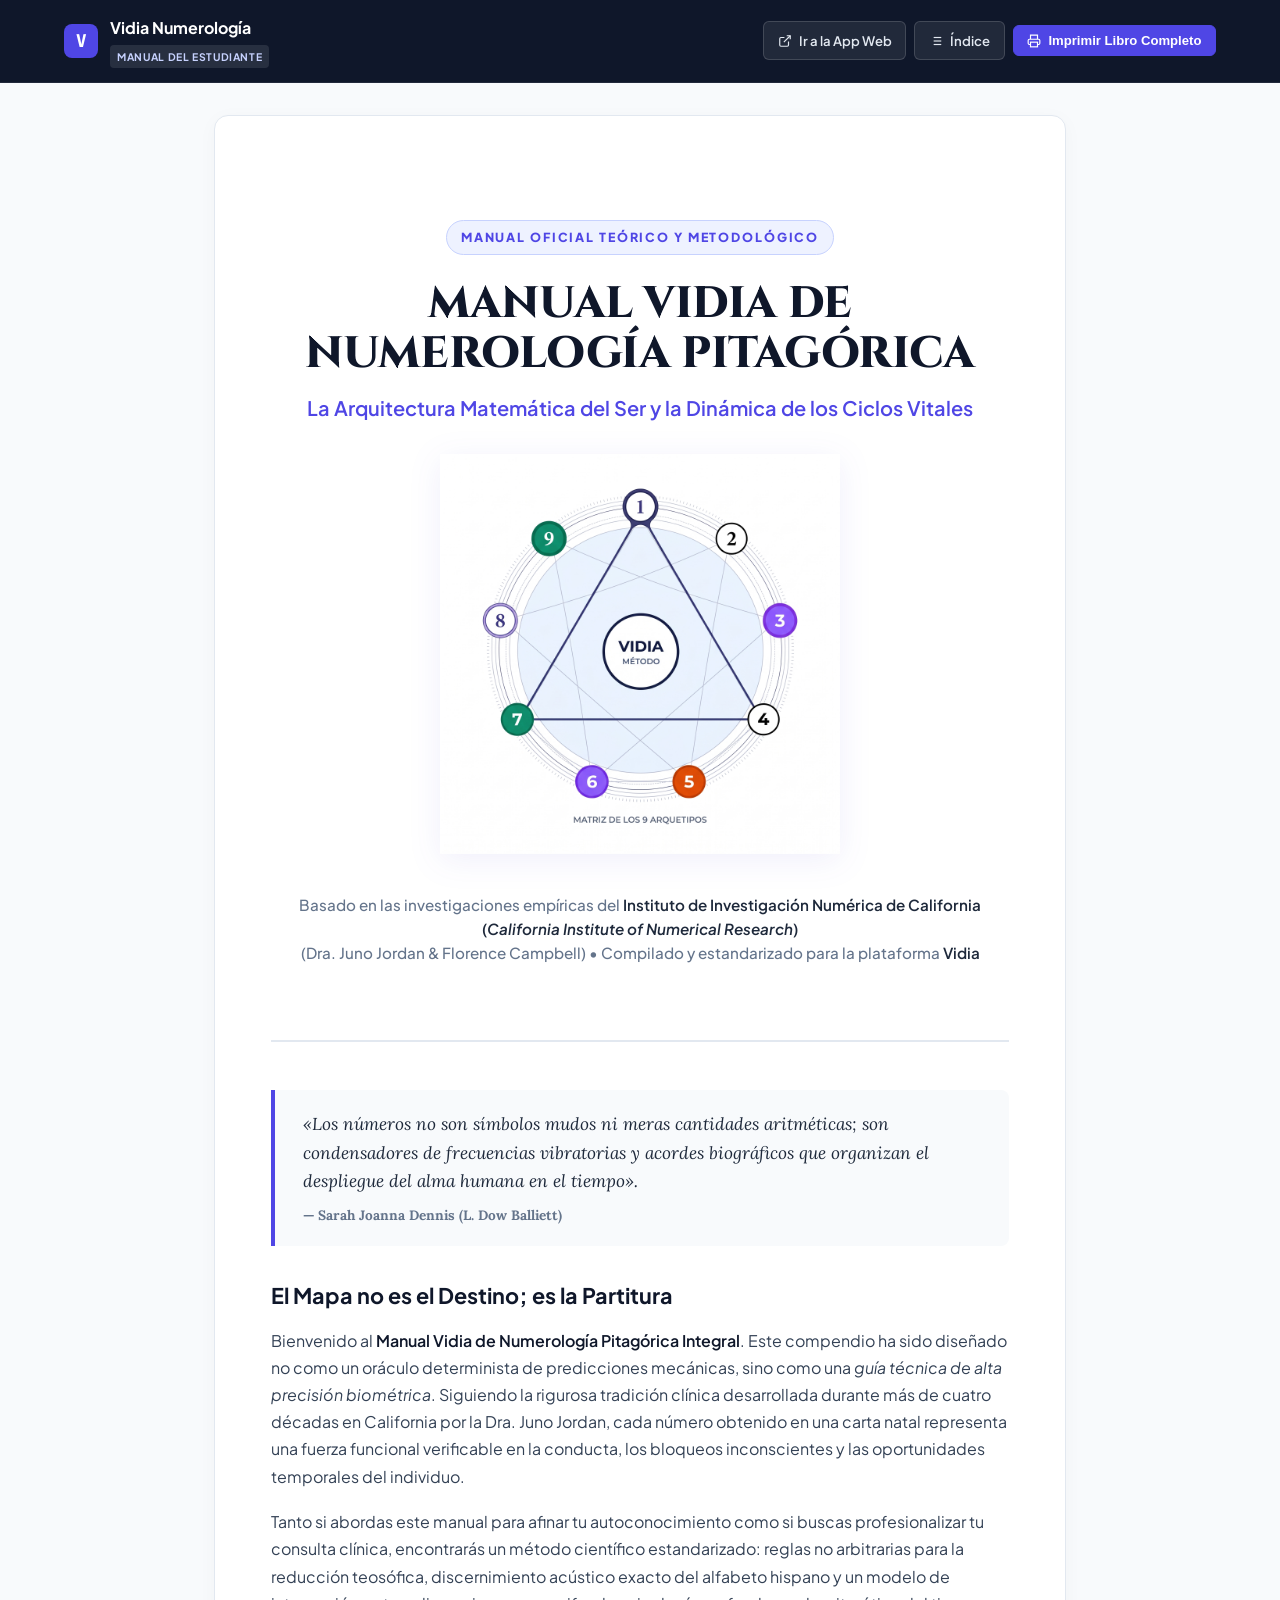
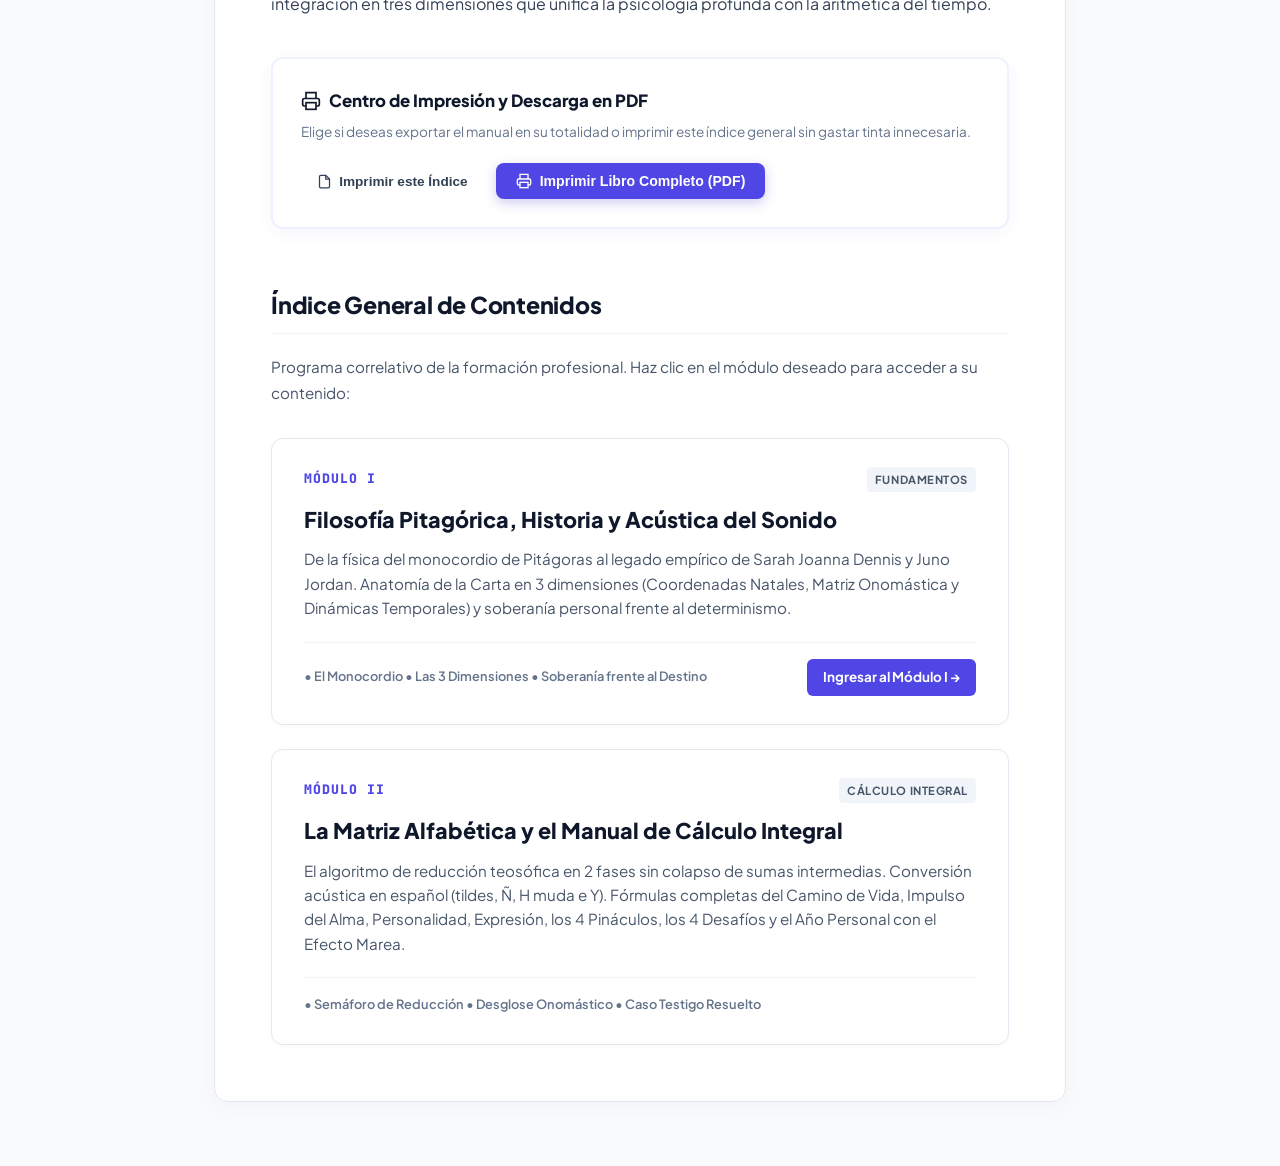
==== commit e4eb16dc: "Add files via upload" ====
--- a/index.html
+++ b/index.html
@@ -106,18 +106,16 @@
         </div>
       </section>
 
-      <!-- ÍNDICE GENERAL DEL MANUAL (MÓDULOS I A VI REORGANIZADOS) -->
+      <!-- ÍNDICE GENERAL DEL MANUAL (HOMOGÉNEO PARA USUARIOS CON ACCESO) -->
       <section id="indice-general">
         <h2 class="section-heading">
           <span>Índice General de Contenidos</span>
         </h2>
         <p style="font-size: 0.95rem; color: var(--vidia-slate-600); margin-bottom: 2rem;">
-          Explora los módulos estructurados de la formación correlativa. Puedes acceder a la lectura interactiva de cada capítulo disponible:
+          Programa correlativo de la formación profesional. Haz clic en el módulo deseado para acceder a su contenido:
         </p>
 
         <div class="modules-grid">
-
-          <!-- BLOQUE 1: FUNDAMENTOS Y CÁLCULO INTEGRAL -->
 
           <!-- MÓDULO I -->
           <article class="module-card">
@@ -132,135 +130,20 @@
             <div class="module-card-footer">
               <span class="topics-pill">&bull; El Monocordio &bull; Las 3 Dimensiones &bull; Soberanía frente al Destino</span>
               <div class="no-print">
-                <a href="modulo-1.html" class="btn-read">Leer Módulo I &rarr;</a>
+                <a href="modulo-1.html" class="btn-read">Ingresar al Módulo I &rarr;</a>
               </div>
             </div>
           </article>
 
-          <!-- MÓDULO II (NUEVO: MANUAL DE CÁLCULO) -->
-          <article class="module-card active-module">
+          <!-- MÓDULO II -->
+          <article class="module-card">
             <div class="module-card-top">
-              <span class="module-card-num">MÓDULO II &bull; GUÍA CENTRAL DE CÁLCULO</span>
-              <span class="badge-tag" style="background:#eef2ff; color:#4f46e5;">Disponible para Lectura</span>
+              <span class="module-card-num">MÓDULO II</span>
+              <span class="badge-tag">Cálculo Integral</span>
             </div>
             <h3 class="module-card-title">La Matriz Alfabética y el Manual de Cálculo Integral</h3>
             <p class="module-card-desc">
               El algoritmo de reducción teosófica en 2 fases sin colapso de sumas intermedias. Conversión acústica en español (tildes, Ñ, H muda e Y). Fórmulas completas del Camino de Vida, Impulso del Alma, Personalidad, Expresión, los 4 Pináculos, los 4 Desafíos y el Año Personal con el Efecto Marea.
             </p>
             <div class="module-card-footer">
-              <span class="topics-pill">&bull; Semáforo de Reducción &bull; Desglose Onomástico &bull; Caso Testigo Resuelto</span>
-              <div class="no-print">
-                <a href="modulo-2.html" class="btn-read">Leer Módulo II &rarr;</a>
-              </div>
-            </div>
-          </article>
-
-          <!-- BLOQUE 2: DICCIONARIO ARQUETÍPICO DE FRECUENCIAS -->
-
-          <!-- MÓDULO III -->
-          <article class="module-card">
-            <div class="module-card-top">
-              <span class="module-card-num">MÓDULO III</span>
-              <span class="badge-tag">Arquetipos</span>
-            </div>
-            <h3 class="module-card-title">Los 9 Arquetipos Primordiales y su Psicología de Sombra</h3>
-            <p class="module-card-desc">
-              Estudio exhaustivo del 1 al 9: polaridad armónica (Luz), patrones reactivos inconscientes (Sombra) y polaridad de exceso o carencia. Cómo opera cada frecuencia en el temperamento de base, la vocación profesional y los vínculos afectivos.
-            </p>
-            <div class="module-card-footer">
-              <span class="topics-pill">&bull; Del 1 al 9 &bull; Polaridad Luz y Sombra &bull; Dinámica Psicológica</span>
-              <div class="no-print">
-                <span class="badge-upcoming">Próximamente</span>
-              </div>
-            </div>
-          </article>
-
-          <!-- MÓDULO IV -->
-          <article class="module-card">
-            <div class="module-card-top">
-              <span class="module-card-num">MÓDULO IV</span>
-              <span class="badge-tag">Frecuencias Mayores</span>
-            </div>
-            <h3 class="module-card-title">Números Maestros y Deudas Kármicas</h3>
-            <p class="module-card-desc">
-              El alto voltaje y la responsabilidad evolutiva de los Maestros 11, 22 y 33 frente al entrenamiento formativo de las cuatro Deudas Kármicas (13/4, 14/5, 16/7 y 19/1). Cómo diagnosticar la tensión interna y brindar claves prácticas de resolución.
-            </p>
-            <div class="module-card-footer">
-              <span class="topics-pill">&bull; Frecuencias Maestras (11, 22, 33) &bull; Las 4 Deudas Kármicas &bull; Transmutación</span>
-              <div class="no-print">
-                <span class="badge-upcoming">Próximamente</span>
-              </div>
-            </div>
-          </article>
-
-          <!-- BLOQUE 3: LECTURA, SÍNTESIS Y CLÍNICA -->
-
-          <!-- MÓDULO V (NUEVO: INTERPRETACIÓN Y DIÁLOGO) -->
-          <article class="module-card">
-            <div class="module-card-top">
-              <span class="module-card-num">MÓDULO V</span>
-              <span class="badge-tag">Interpretación y Síntesis</span>
-            </div>
-            <h3 class="module-card-title">Dinámicas de Integración, Diálogo Dimensional y Tiempo</h3>
-            <p class="module-card-desc">
-              El arte de tejer el mapa completo: contradicciones internas, compatibilidad armónica y tensiones entre números. Matriz de integración en 4 Cuadrantes, el Triángulo de Fuerza y la sincronía entre el Pináculo vigente y el Año Personal activo.
-            </p>
-            <div class="module-card-footer">
-              <span class="topics-pill">&bull; 4 Cuadrantes &bull; Triángulo de Fuerza &bull; Diálogo Dimensional</span>
-              <div class="no-print">
-                <span class="badge-upcoming">Próximamente</span>
-              </div>
-            </div>
-          </article>
-
-          <!-- MÓDULO VI -->
-          <article class="module-card">
-            <div class="module-card-top">
-              <span class="module-card-num">MÓDULO VI</span>
-              <span class="badge-tag">Clínica Profesional</span>
-            </div>
-            <h3 class="module-card-title">La Devolución Terapéutica, Sinastría y Código Ético</h3>
-            <p class="module-card-desc">
-              Cómo conducir una sesión de consultoría profesional sin generar sugestión ni dependencia. El protocolo clínico de devolución en 3 frases diagnósticas (Esencia, Potencial y Consigna), sinastría vincular y plantillas profesionales de Vidia.
-            </p>
-            <div class="module-card-footer">
-              <span class="topics-pill">&bull; Protocolo en 3 Frases &bull; Código Ético Vidia &bull; Plantillas Clínicas</span>
-              <div class="no-print">
-                <span class="badge-upcoming">Próximamente</span>
-              </div>
-            </div>
-          </article>
-
-        </div>
-      </section>
-
-    </article>
-  </main>
-
-  <!-- PIE DE PÁGINA GLOBAL -->
-  <footer class="global-footer">
-    <div class="footer-container">
-      <div class="footer-top">
-        <div class="footer-brand">
-          <div class="brand-icon" style="width: 26px; height: 26px; font-size: 0.85rem; border-radius: 6px;">V</div>
-          <span>Sistema Vidia • Formación Profesional en Numerología Pitagórica</span>
-        </div>
-        <div style="font-size: 0.8rem; color: #cbd5e1;">Manual Oficial del Estudiante</div>
-      </div>
-      <div class="footer-bottom">
-        <div>
-          Plataforma de estudio y calculadoras oficiales: 
-          <a href="https://vidia-portal.vercel.app/" target="_blank" rel="noopener">https://vidia-portal.vercel.app/</a>
-        </div>
-        <div class="footer-links no-print">
-          <a href="#indice-general" class="btn-back-top" title="Volver al índice">
-            <svg width="14" height="14" viewBox="0 0 24 24" fill="none" stroke="currentColor" stroke-width="2"><path d="M18 15l-6-6-6 6"/></svg>
-            <span>Volver al Índice</span>
-          </a>
-        </div>
-      </div>
-    </div>
-  </footer>
-
-</body>
-</html>+              <span class="topics-pill">&bull; Semáforo de Reducción &bull; Desglose Onomástico &bull; Caso Testigo Resuelto</span>
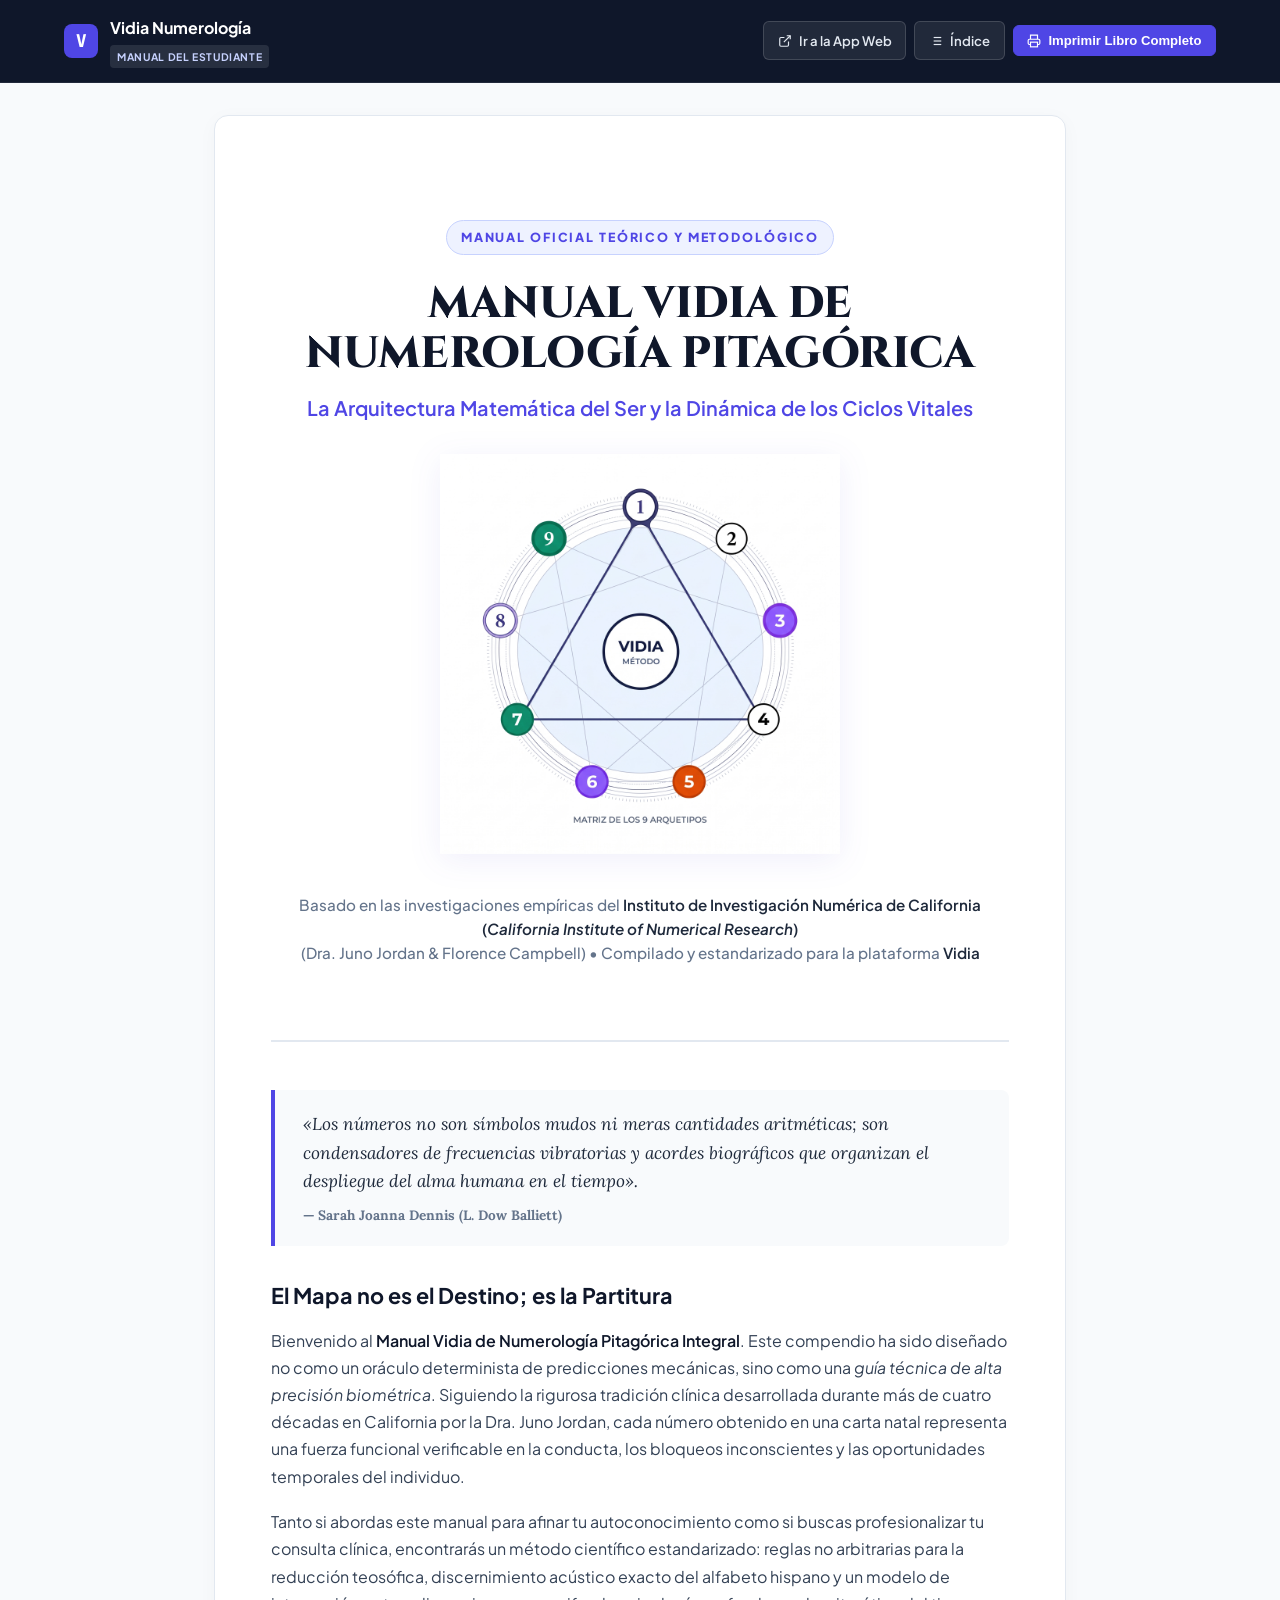
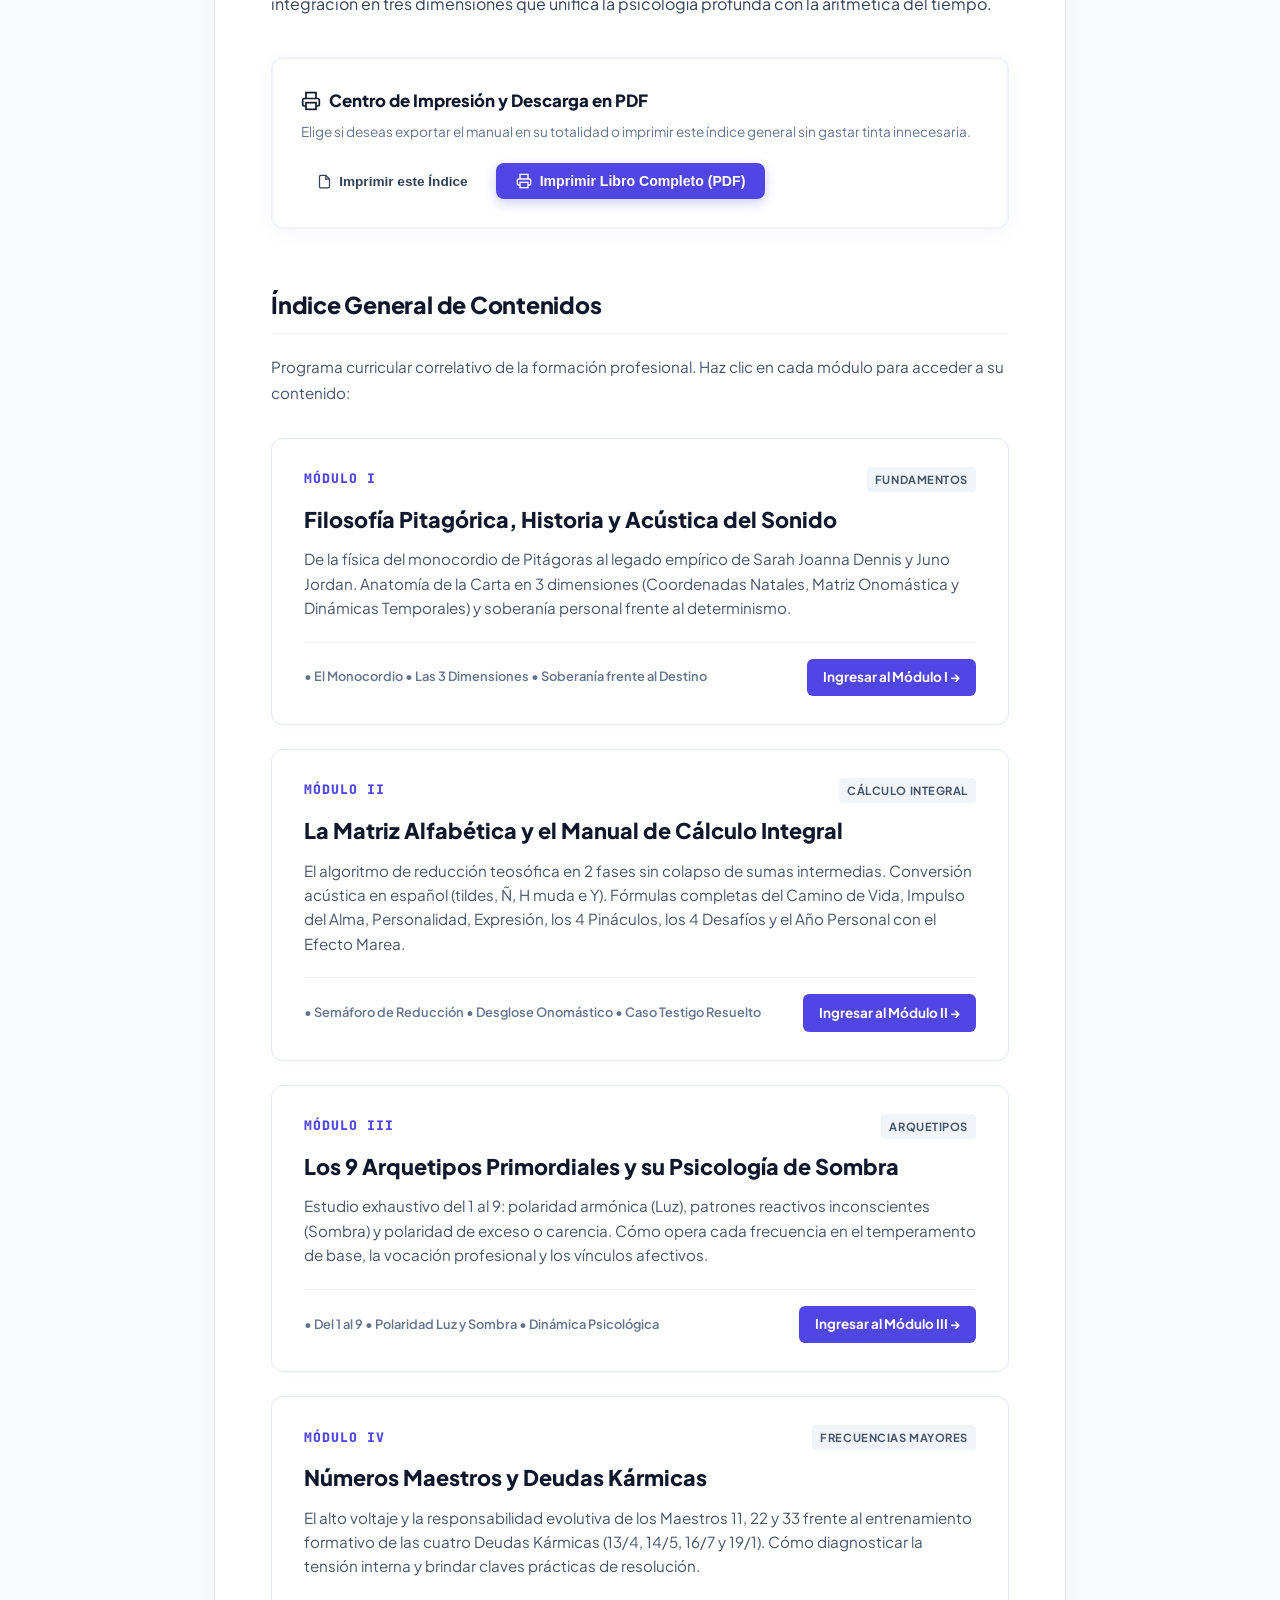
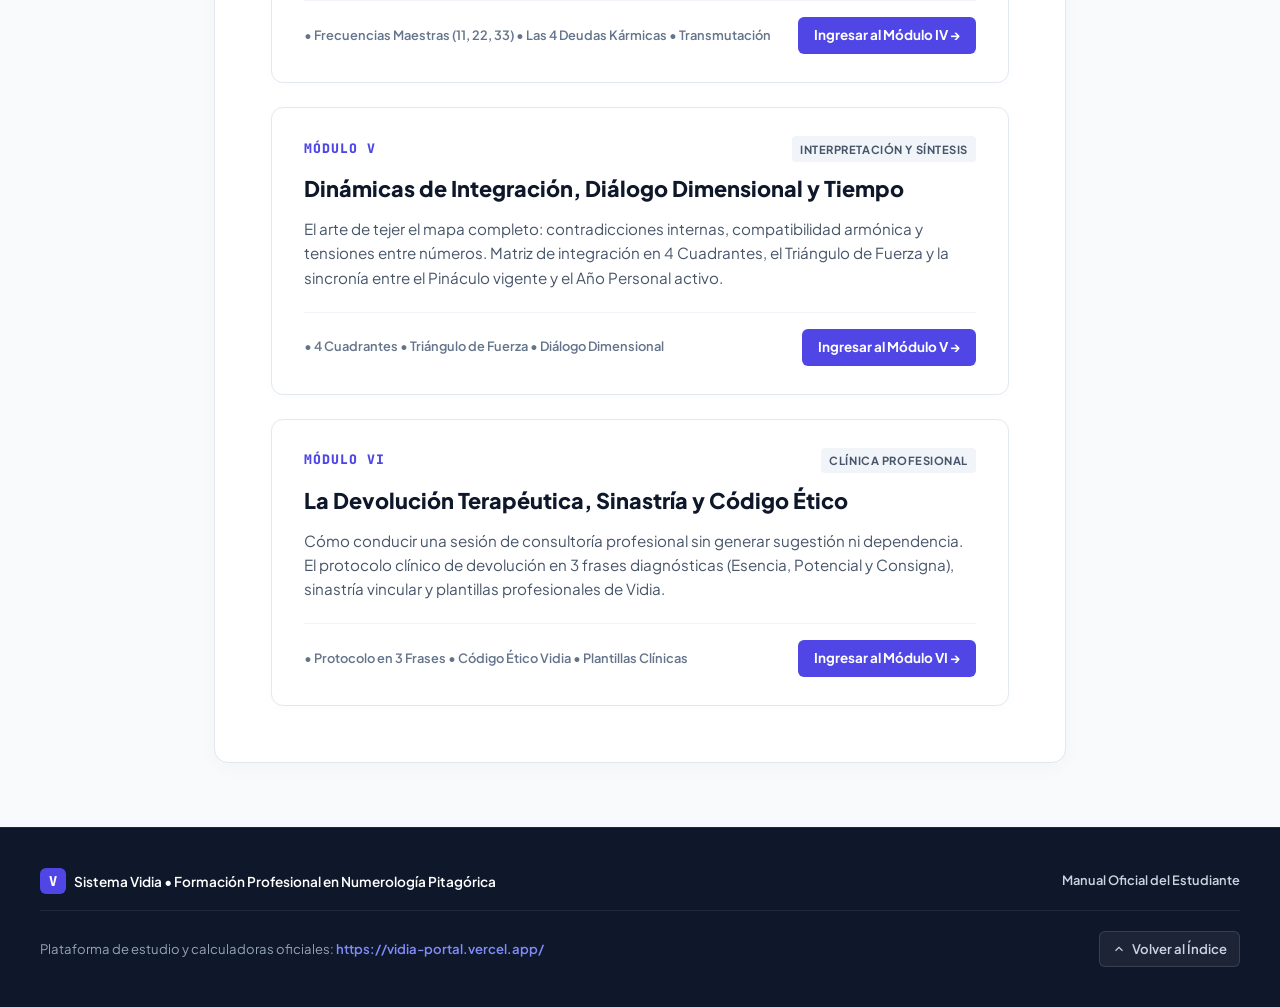
==== commit 6eefd6f9: "Add files via upload" ====
--- a/index.html
+++ b/index.html
@@ -106,13 +106,13 @@
         </div>
       </section>
 
-      <!-- ÍNDICE GENERAL DEL MANUAL (HOMOGÉNEO PARA USUARIOS CON ACCESO) -->
+      <!-- ÍNDICE GENERAL DEL MANUAL -->
       <section id="indice-general">
         <h2 class="section-heading">
           <span>Índice General de Contenidos</span>
         </h2>
         <p style="font-size: 0.95rem; color: var(--vidia-slate-600); margin-bottom: 2rem;">
-          Programa correlativo de la formación profesional. Haz clic en el módulo deseado para acceder a su contenido:
+          Programa curricular correlativo de la formación profesional. Haz clic en cada módulo para acceder a su contenido:
         </p>
 
         <div class="modules-grid">
@@ -146,4 +146,115 @@
               El algoritmo de reducción teosófica en 2 fases sin colapso de sumas intermedias. Conversión acústica en español (tildes, Ñ, H muda e Y). Fórmulas completas del Camino de Vida, Impulso del Alma, Personalidad, Expresión, los 4 Pináculos, los 4 Desafíos y el Año Personal con el Efecto Marea.
             </p>
             <div class="module-card-footer">
-              <span class="topics-pill">&bull; Semáforo de Reducción &bull; Desglose Onomástico &bull; Caso Testigo Resuelto</span>+              <span class="topics-pill">&bull; Semáforo de Reducción &bull; Desglose Onomástico &bull; Caso Testigo Resuelto</span>
+              <div class="no-print">
+                <a href="modulo-2.html" class="btn-read">Ingresar al Módulo II &rarr;</a>
+              </div>
+            </div>
+          </article>
+
+          <!-- MÓDULO III -->
+          <article class="module-card">
+            <div class="module-card-top">
+              <span class="module-card-num">MÓDULO III</span>
+              <span class="badge-tag">Arquetipos</span>
+            </div>
+            <h3 class="module-card-title">Los 9 Arquetipos Primordiales y su Psicología de Sombra</h3>
+            <p class="module-card-desc">
+              Estudio exhaustivo del 1 al 9: polaridad armónica (Luz), patrones reactivos inconscientes (Sombra) y polaridad de exceso o carencia. Cómo opera cada frecuencia en el temperamento de base, la vocación profesional y los vínculos afectivos.
+            </p>
+            <div class="module-card-footer">
+              <span class="topics-pill">&bull; Del 1 al 9 &bull; Polaridad Luz y Sombra &bull; Dinámica Psicológica</span>
+              <div class="no-print">
+                <a href="modulo-3.html" class="btn-read">Ingresar al Módulo III &rarr;</a>
+              </div>
+            </div>
+          </article>
+
+          <!-- MÓDULO IV -->
+          <article class="module-card">
+            <div class="module-card-top">
+              <span class="module-card-num">MÓDULO IV</span>
+              <span class="badge-tag">Frecuencias Mayores</span>
+            </div>
+            <h3 class="module-card-title">Números Maestros y Deudas Kármicas</h3>
+            <p class="module-card-desc">
+              El alto voltaje y la responsabilidad evolutiva de los Maestros 11, 22 y 33 frente al entrenamiento formativo de las cuatro Deudas Kármicas (13/4, 14/5, 16/7 y 19/1). Cómo diagnosticar la tensión interna y brindar claves prácticas de resolución.
+            </p>
+            <div class="module-card-footer">
+              <span class="topics-pill">&bull; Frecuencias Maestras (11, 22, 33) &bull; Las 4 Deudas Kármicas &bull; Transmutación</span>
+              <div class="no-print">
+                <a href="modulo-4.html" class="btn-read">Ingresar al Módulo IV &rarr;</a>
+              </div>
+            </div>
+          </article>
+
+          <!-- MÓDULO V -->
+          <article class="module-card">
+            <div class="module-card-top">
+              <span class="module-card-num">MÓDULO V</span>
+              <span class="badge-tag">Interpretación y Síntesis</span>
+            </div>
+            <h3 class="module-card-title">Dinámicas de Integración, Diálogo Dimensional y Tiempo</h3>
+            <p class="module-card-desc">
+              El arte de tejer el mapa completo: contradicciones internas, compatibilidad armónica y tensiones entre números. Matriz de integración en 4 Cuadrantes, el Triángulo de Fuerza y la sincronía entre el Pináculo vigente y el Año Personal activo.
+            </p>
+            <div class="module-card-footer">
+              <span class="topics-pill">&bull; 4 Cuadrantes &bull; Triángulo de Fuerza &bull; Diálogo Dimensional</span>
+              <div class="no-print">
+                <a href="modulo-5.html" class="btn-read">Ingresar al Módulo V &rarr;</a>
+              </div>
+            </div>
+          </article>
+
+          <!-- MÓDULO VI -->
+          <article class="module-card">
+            <div class="module-card-top">
+              <span class="module-card-num">MÓDULO VI</span>
+              <span class="badge-tag">Clínica Profesional</span>
+            </div>
+            <h3 class="module-card-title">La Devolución Terapéutica, Sinastría y Código Ético</h3>
+            <p class="module-card-desc">
+              Cómo conducir una sesión de consultoría profesional sin generar sugestión ni dependencia. El protocolo clínico de devolución en 3 frases diagnósticas (Esencia, Potencial y Consigna), sinastría vincular y plantillas profesionales de Vidia.
+            </p>
+            <div class="module-card-footer">
+              <span class="topics-pill">&bull; Protocolo en 3 Frases &bull; Código Ético Vidia &bull; Plantillas Clínicas</span>
+              <div class="no-print">
+                <a href="modulo-6.html" class="btn-read">Ingresar al Módulo VI &rarr;</a>
+              </div>
+            </div>
+          </article>
+
+        </div>
+      </section>
+
+    </article>
+  </main>
+
+  <!-- PIE DE PÁGINA GLOBAL -->
+  <footer class="global-footer">
+    <div class="footer-container">
+      <div class="footer-top">
+        <div class="footer-brand">
+          <div class="brand-icon" style="width: 26px; height: 26px; font-size: 0.85rem; border-radius: 6px;">V</div>
+          <span>Sistema Vidia • Formación Profesional en Numerología Pitagórica</span>
+        </div>
+        <div style="font-size: 0.8rem; color: #cbd5e1;">Manual Oficial del Estudiante</div>
+      </div>
+      <div class="footer-bottom">
+        <div>
+          Plataforma de estudio y calculadoras oficiales: 
+          <a href="https://vidia-portal.vercel.app/" target="_blank" rel="noopener">https://vidia-portal.vercel.app/</a>
+        </div>
+        <div class="footer-links no-print">
+          <a href="#indice-general" class="btn-back-top" title="Volver al índice">
+            <svg width="14" height="14" viewBox="0 0 24 24" fill="none" stroke="currentColor" stroke-width="2"><path d="M18 15l-6-6-6 6"/></svg>
+            <span>Volver al Índice</span>
+          </a>
+        </div>
+      </div>
+    </div>
+  </footer>
+
+</body>
+</html>
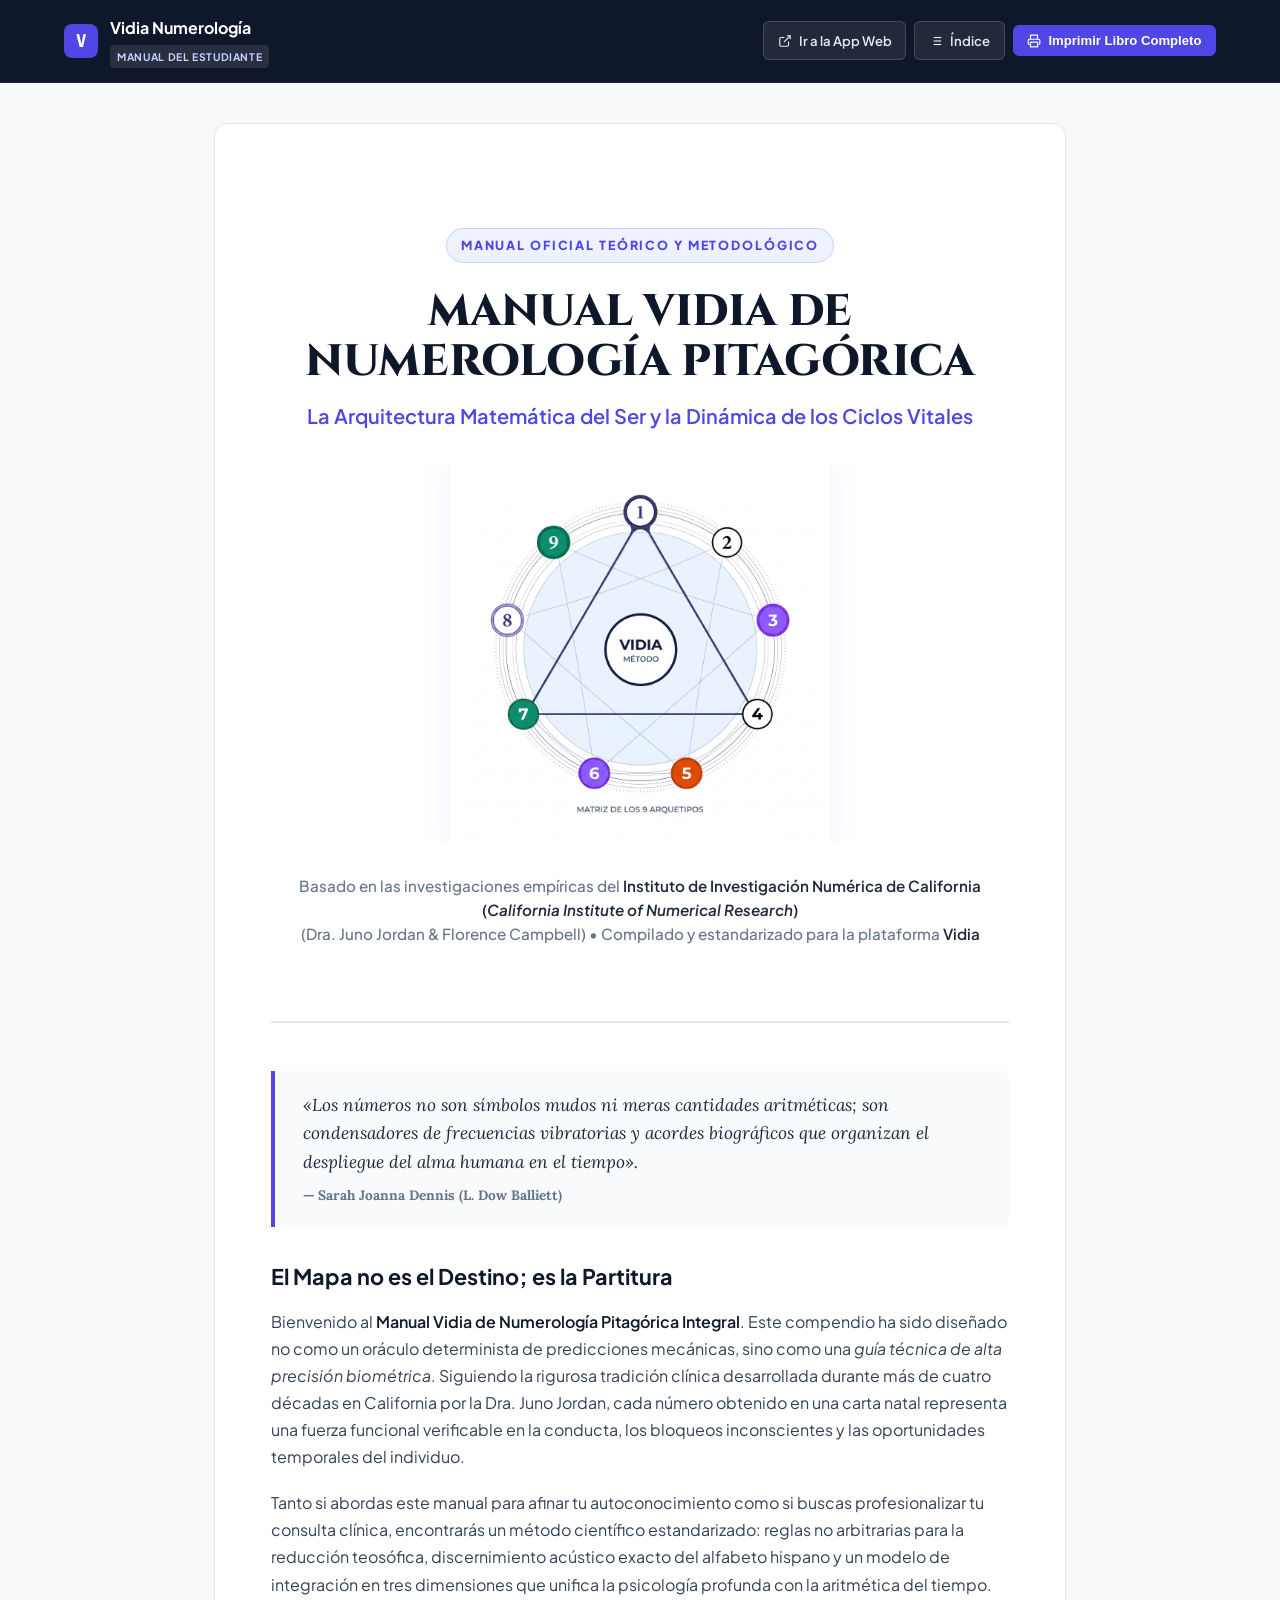
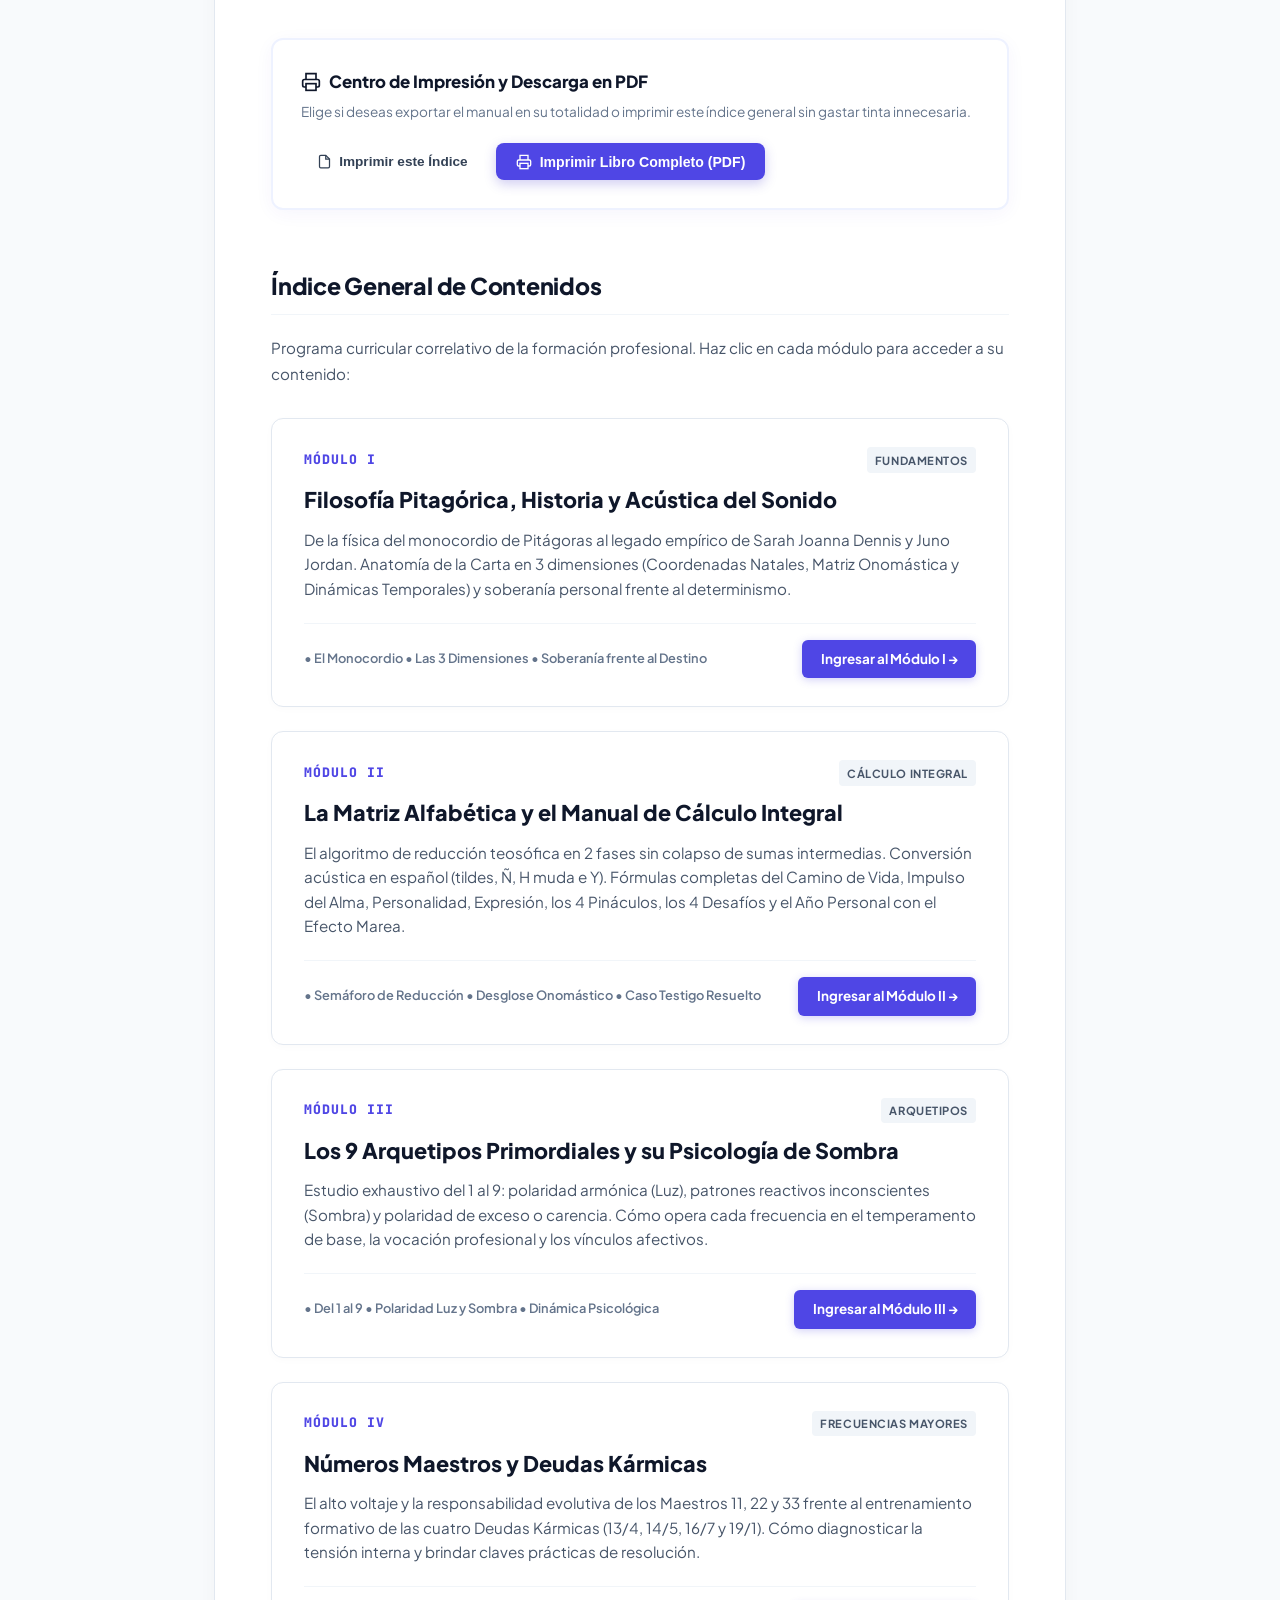
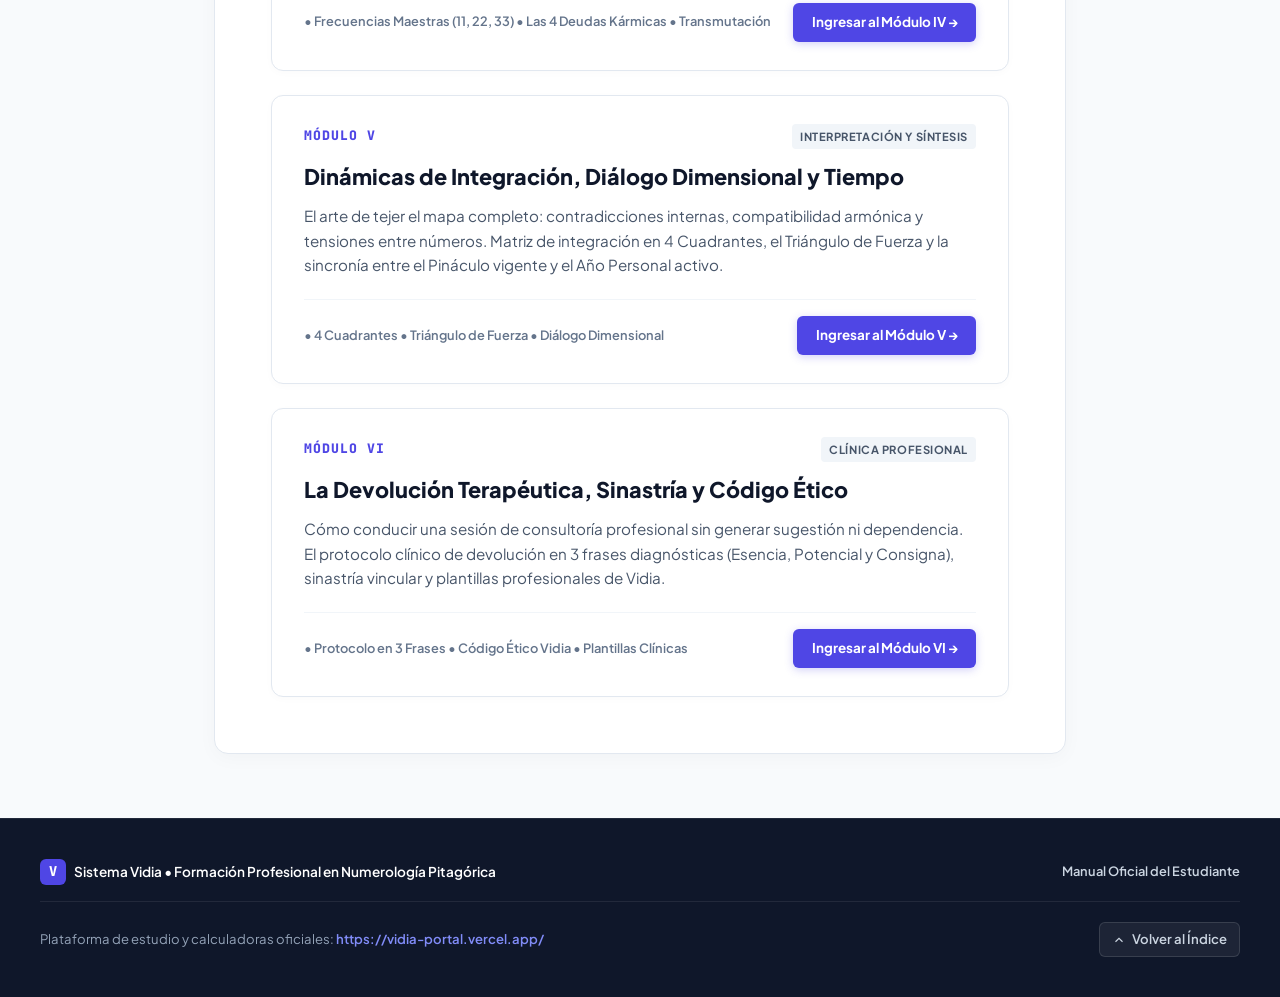
==== commit 73fc24e8: "Add files via upload" ====
--- a/index.html
+++ b/index.html
@@ -55,7 +55,7 @@
         
         <!-- CONTENEDOR DE LA IMAGEN DE LA MATRIZ -->
         <div class="hero-image-box">
-          <img src="sistema_ciclico.jpg" alt="Matriz de los 9 Arquetipos • Vidia" class="hero-matrix-img">
+          <img src="sistema_ciclico.jpg" alt="Matriz de los 9 Arquetipos • Vidia" class="hero-matrix-img" style="max-width: 380px; width: 100%; height: auto; margin: 0 auto; display: block;">
         </div>
 
         <p class="hero-author">
--- a/styles.css
+++ b/styles.css
@@ -25,8 +25,17 @@
   --font-mono: 'JetBrains Mono', monospace;
 }
 
-* { box-sizing: border-box; margin: 0; padding: 0; }
-html { scroll-behavior: smooth; font-size: 16px; }
+*, *::before, *::after {
+  box-sizing: border-box;
+  margin: 0;
+  padding: 0;
+}
+
+html {
+  scroll-behavior: smooth;
+  font-size: 16px;
+  overflow-x: hidden;
+}
 
 body {
   background-color: #f8fafc;
@@ -34,10 +43,18 @@
   font-family: var(--font-main);
   line-height: 1.7;
   -webkit-font-smoothing: antialiased;
+  overflow-x: hidden;
+  width: 100%;
+}
+
+img {
+  max-width: 100%;
+  height: auto;
+  display: block;
 }
 
 /* ======================================================================
-   CABECERA GLOBAL OSCURA (OBLIGATORIA EN INDEX Y TODOS LOS MÓDULOS)
+   CABECERA GLOBAL OSCURA
    ====================================================================== */
 header.global-header, .global-header {
   background: var(--vidia-header-bg) !important;
@@ -103,6 +120,7 @@
   display: flex;
   align-items: center;
   gap: 0.5rem;
+  flex-wrap: wrap;
 }
 
 .btn-nav {
@@ -137,11 +155,11 @@
 }
 
 /* ======================================================================
-   LIENZO BLANCO EDITORIAL (INDEX Y MÓDULOS)
+   LIENZO BLANCO EDITORIAL
    ====================================================================== */
 .main-wrapper {
   max-width: 900px;
-  margin: 2rem auto 4rem;
+  margin: 2.5rem auto 4rem;
   padding: 0 1.5rem;
 }
 
@@ -154,14 +172,16 @@
 }
 
 @media (max-width: 768px) {
-  .document-sheet { padding: 2rem 1.5rem; }
+  .main-wrapper { margin: 1.5rem auto 3rem; padding: 0 1rem; }
+  .document-sheet { padding: 2rem 1.25rem; }
 }
 
 /* ======================================================================
-   ENCABEZADOS DE LOS MÓDULOS (ALINEACIÓN TIPOGRÁFICA)
+   ENCABEZADOS DE LOS MÓDULOS
    ====================================================================== */
 .module-header {
   margin-bottom: 2.5rem;
+  padding-top: 0.5rem;
 }
 
 .module-meta {
@@ -193,13 +213,12 @@
   color: var(--vidia-slate-600);
 }
 
-/* Título de módulo en Cinzel monumental (alineado con la portada) */
 .module-title {
   font-family: var(--font-display);
   font-size: 2.15rem;
   font-weight: 800;
   color: var(--vidia-slate-900);
-  line-height: 1.2;
+  line-height: 1.25;
   margin-bottom: 0.65rem;
   letter-spacing: -0.01em;
 }
@@ -292,25 +311,21 @@
   margin: 1.75rem 0 0.75rem;
 }
 
-.section-subtext {
-  font-size: 0.98rem;
-  color: var(--vidia-slate-600);
-  margin-top: -0.5rem;
-  margin-bottom: 1.25rem;
-}
-
 p { margin-bottom: 1.15rem; font-size: 1rem; color: var(--vidia-slate-700); }
 strong { color: var(--vidia-slate-900); font-weight: 600; }
 
-/* Cards de Arquitectura / Cuadrantes / Monocordio */
+/* Cards de Arquitectura (Monocordio Centrado y Fondo Blanco) */
 .architecture-box {
-  display: grid;
-  grid-template-columns: repeat(auto-fit, minmax(240px, 1fr));
+  display: flex;
+  flex-wrap: wrap;
+  justify-content: center;
   gap: 1.25rem;
   margin: 1.75rem 0;
 }
 
 .arch-node {
+  flex: 1 1 280px;
+  max-width: 420px;
   background: #ffffff;
   border: 1px solid var(--vidia-slate-200);
   border-radius: 10px;
@@ -320,8 +335,8 @@
 }
 
 .arch-node.highlight {
-  border-color: #c7d2fe;
-  background: #faf5ff;
+  background: #ffffff;
+  border-color: var(--vidia-slate-200);
 }
 
 .arch-label {
@@ -408,7 +423,7 @@
   color: var(--vidia-indigo-600);
 }
 
-/* Tablas Clínicas y de Consulta */
+/* Tablas Clínicas */
 .table-container {
   background: #ffffff;
   border: 1px solid var(--vidia-slate-200);
@@ -418,43 +433,6 @@
   box-shadow: 0 2px 10px rgba(0,0,0,0.02);
 }
 
-.print-table-header {
-  padding: 1rem 1.25rem;
-  background: #f8fafc;
-  border-bottom: 1px solid var(--vidia-slate-200);
-  display: flex;
-  justify-content: space-between;
-  align-items: center;
-  gap: 1rem;
-}
-
-.print-table-title {
-  font-weight: 700;
-  font-size: 0.95rem;
-  color: var(--vidia-slate-900);
-}
-
-.btn-print-table {
-  display: inline-flex;
-  align-items: center;
-  gap: 0.45rem;
-  padding: 0.45rem 0.85rem;
-  border-radius: 6px;
-  font-size: 0.8rem;
-  font-weight: 700;
-  text-decoration: none !important;
-  background: #ffffff;
-  color: var(--vidia-indigo-600) !important;
-  border: 1px solid #c7d2fe;
-  cursor: pointer;
-  transition: all 0.2s ease;
-}
-
-.btn-print-table:hover {
-  background: #eef2ff;
-  border-color: var(--vidia-indigo-600);
-}
-
 .data-table {
   width: 100%;
   border-collapse: collapse;
@@ -478,28 +456,18 @@
 }
 
 .data-table tr:hover td { background: #fbfcfe; }
-.data-table .dim-title { font-weight: 700; color: var(--vidia-slate-900); background: #fafafa; }
-
-/* Resumen y Bloque Comercial */
-.summary-box {
-  background: #f8fafc;
-  border: 1px solid var(--vidia-slate-200);
-  border-radius: 10px;
-  padding: 2rem;
-  margin-top: 2.5rem;
-}
-
-.summary-title { font-size: 1.15rem; font-weight: 800; color: var(--vidia-slate-900); margin-bottom: 1.25rem; }
-.summary-grid { display: grid; grid-template-columns: repeat(auto-fit, minmax(280px, 1fr)); gap: 1.5rem; }
-.summary-col h5 { font-size: 0.95rem; font-weight: 700; color: var(--vidia-indigo-700); margin-bottom: 0.5rem; }
-
+
+/* ======================================================================
+   BLOQUE COMERCIAL / LLAMADO A LA ACCIÓN
+   ====================================================================== */
 .commercial-box {
   background: linear-gradient(135deg, #0f172a 0%, #1e1b4b 100%);
-  color: #ffffff;
-  border-radius: 12px;
-  padding: 2.5rem 2rem;
+  color: #ffffff !important;
+  border-radius: 14px;
+  padding: 3rem 2.25rem;
   margin-top: 3.5rem;
   text-align: center;
+  box-shadow: 0 10px 30px rgba(15, 23, 42, 0.15);
 }
 
 .commercial-badge {
@@ -507,45 +475,79 @@
   font-family: var(--font-mono);
   font-size: 0.72rem;
   font-weight: 700;
-  letter-spacing: 0.05em;
+  letter-spacing: 0.08em;
   background: rgba(129, 140, 248, 0.2);
-  color: #c7d2fe;
-  border: 1px solid rgba(199, 210, 254, 0.3);
-  padding: 0.25rem 0.65rem;
-  border-radius: 4px;
+  color: #c7d2fe !important;
+  border: 1px solid rgba(199, 210, 254, 0.35);
+  padding: 0.3rem 0.75rem;
+  border-radius: 9999px;
+  margin-bottom: 1.25rem;
+  text-transform: uppercase;
+}
+
+.commercial-title {
+  font-family: var(--font-display);
+  font-size: 1.6rem;
+  font-weight: 800;
+  color: #ffffff !important;
+  line-height: 1.3;
   margin-bottom: 1rem;
 }
 
-.commercial-title { font-size: 1.5rem; font-weight: 800; color: #ffffff; margin-bottom: 0.75rem; }
-.commercial-desc { font-size: 0.95rem; color: #cbd5e1; max-width: 640px; margin: 0 auto 1.5rem; line-height: 1.6; }
+.commercial-desc {
+  font-size: 0.98rem;
+  color: #e2e8f0 !important;
+  max-width: 680px;
+  margin: 0 auto 1.5rem;
+  line-height: 1.65;
+}
+
+.commercial-desc strong {
+  color: #ffffff !important;
+}
 
 .commercial-lock-card {
-  background: rgba(255, 255, 255, 0.06);
-  border: 1px solid rgba(255, 255, 255, 0.12);
-  border-radius: 8px;
-  padding: 1rem 1.25rem;
-  max-width: 580px;
-  margin: 0 auto 1.75rem;
+  background: rgba(255, 255, 255, 0.08);
+  border: 1px solid rgba(255, 255, 255, 0.16);
+  border-radius: 10px;
+  padding: 1.25rem 1.5rem;
+  max-width: 640px;
+  margin: 1.75rem auto 2rem;
   text-align: left;
 }
 
-.commercial-lock-card p { font-size: 0.88rem; color: #e2e8f0; margin: 0; line-height: 1.5; }
+.commercial-lock-card p {
+  font-size: 0.9rem;
+  color: #f1f5f9 !important;
+  margin: 0;
+  line-height: 1.6;
+}
+
+.commercial-lock-card strong {
+  color: #fbbf24 !important;
+}
 
 .btn-checkout {
   display: inline-flex;
   align-items: center;
-  gap: 0.6rem;
+  justify-content: center;
+  gap: 0.65rem;
   background: var(--vidia-indigo-600);
   color: #ffffff !important;
   font-weight: 700;
   font-size: 1rem;
-  padding: 0.85rem 2rem;
+  padding: 0.95rem 2.25rem;
   border-radius: 8px;
   text-decoration: none !important;
-  transition: all 0.2s;
-}
-
-.btn-checkout:hover { background: var(--vidia-indigo-700); }
+  box-shadow: 0 4px 16px rgba(79, 70, 229, 0.35);
+  transition: all 0.2s ease;
+}
+
+.btn-checkout:hover {
+  background: var(--vidia-indigo-700);
+  transform: translateY(-2px);
+  box-shadow: 0 6px 20px rgba(79, 70, 229, 0.5);
+}
 
 /* Pie Editorial Global */
 .global-footer {
@@ -612,7 +614,7 @@
 .footer-links .btn-back-top:hover { background: rgba(255, 255, 255, 0.14); color: #ffffff; }
 
 /* ======================================================================
-   INDEX ESPECÍFICO (PORTADA, HERO Y GRILLA VERTICAL)
+   INDEX ESPECÍFICO (PORTADA, HERO Y GRILLA)
    ====================================================================== */
 .hero-cover {
   text-align: center;
@@ -670,13 +672,15 @@
   max-width: 440px;
   margin: 2rem auto;
   text-align: center;
+  overflow: hidden;
 }
 
 .hero-matrix-img {
   width: 100%;
-  max-width: 400px;
+  max-width: 380px;
   height: auto;
-  display: inline-block;
+  margin: 0 auto;
+  display: block;
   filter: drop-shadow(0 6px 16px rgba(67, 56, 202, 0.08));
 }
 
@@ -782,11 +786,6 @@
   box-shadow: 0 8px 24px -4px rgba(15, 23, 42, 0.06);
 }
 
-.module-card.active-module {
-  border: 2px solid var(--vidia-indigo-600);
-  box-shadow: 0 4px 16px rgba(79, 70, 229, 0.08);
-}
-
 .module-card-top {
   display: flex;
   flex-wrap: wrap;
@@ -843,25 +842,20 @@
   display: inline-flex;
   align-items: center;
   gap: 0.35rem;
-  padding: 0.45rem 1rem;
+  padding: 0.5rem 1.15rem;
   border-radius: 6px;
-  background: var(--vidia-indigo-600);
+  background: var(--vidia-indigo-600) !important;
   color: #ffffff !important;
   text-decoration: none !important;
   font-weight: 700;
   font-size: 0.84rem;
-  transition: background 0.15s ease;
+  box-shadow: 0 2px 8px rgba(79, 70, 229, 0.25);
+  transition: all 0.2s ease;
 }
 
 .btn-read:hover {
-  background: var(--vidia-indigo-700);
-}
-
-.badge-upcoming {
-  font-size: 0.78rem;
-  font-weight: 700;
-  color: var(--vidia-slate-400);
-  text-transform: uppercase;
+  background: var(--vidia-indigo-700) !important;
+  transform: translateY(-1px);
 }
 
 @media print {
@@ -871,4 +865,4 @@
   body { background: #ffffff; color: #000000; font-size: 11pt; }
   .document-sheet { border: none; box-shadow: none; padding: 0; margin: 0; }
   .main-wrapper { max-width: 100%; margin: 0; padding: 0; }
-}+}
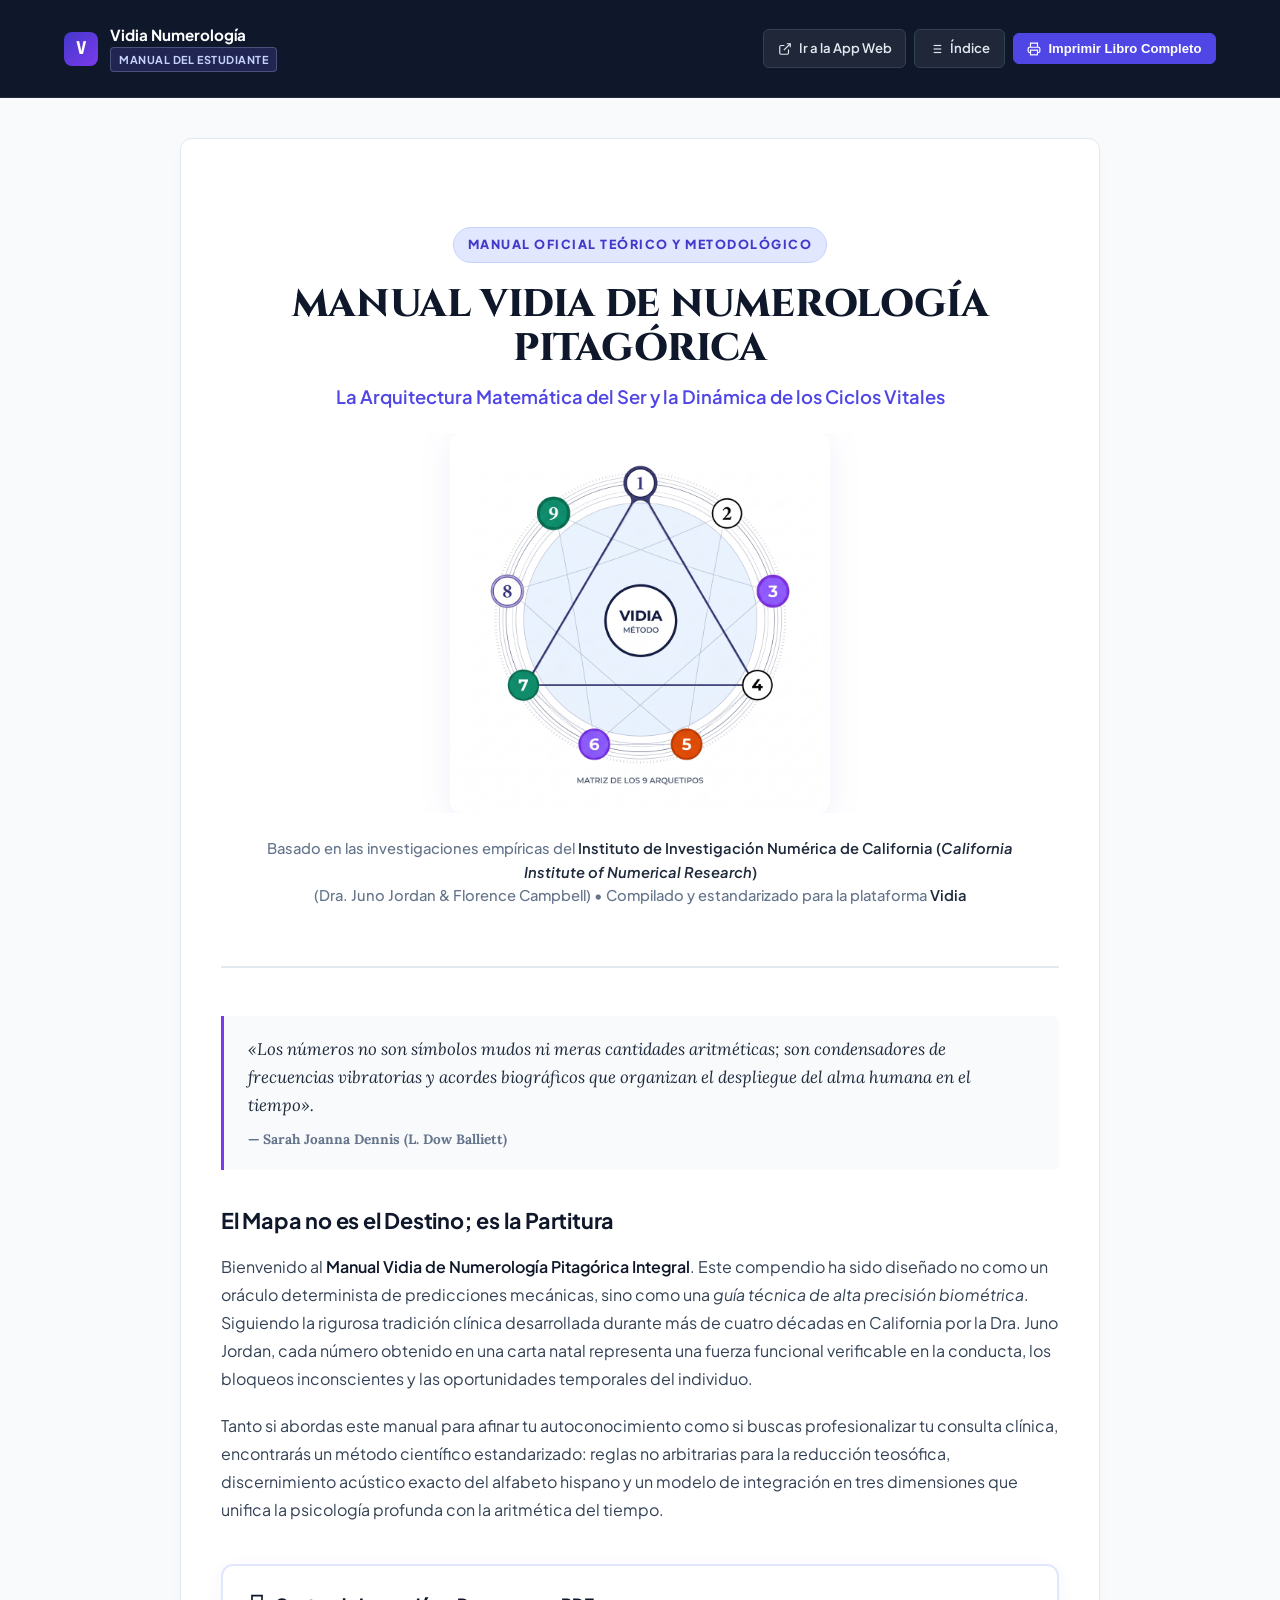
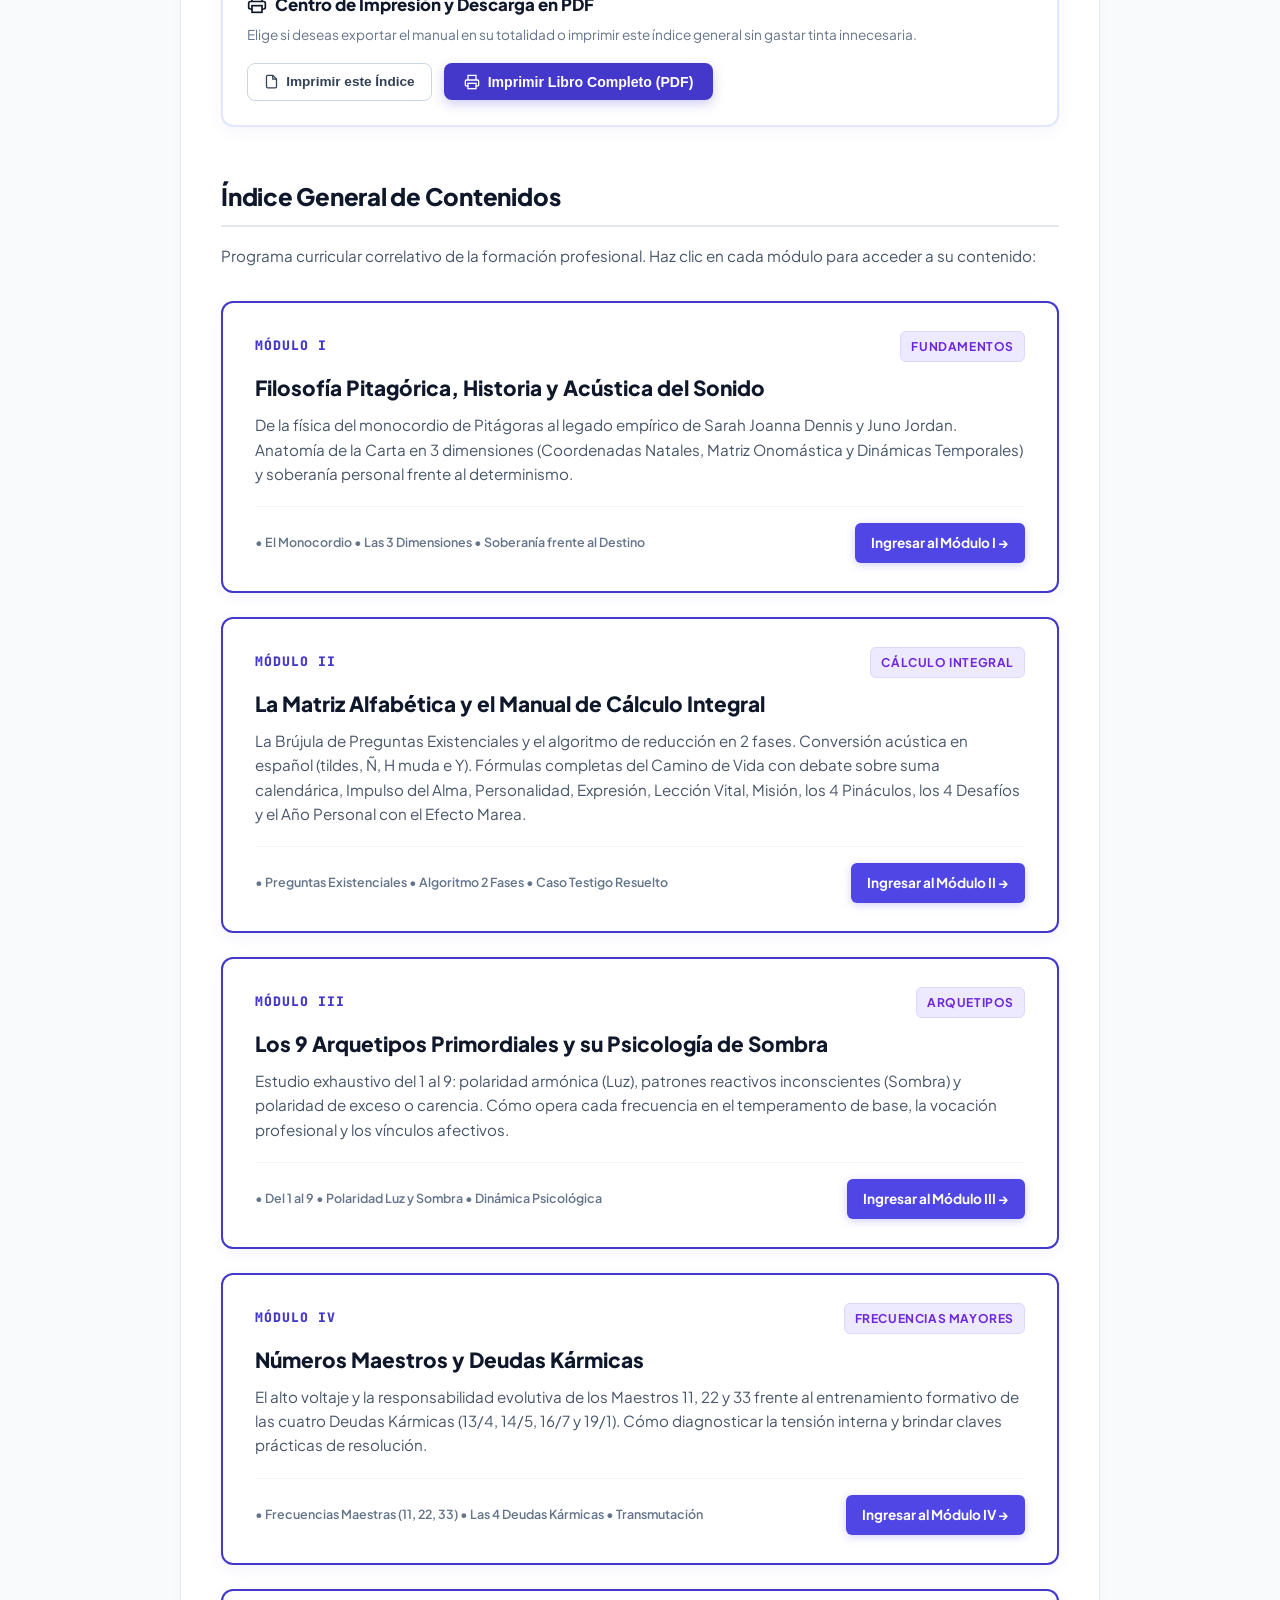
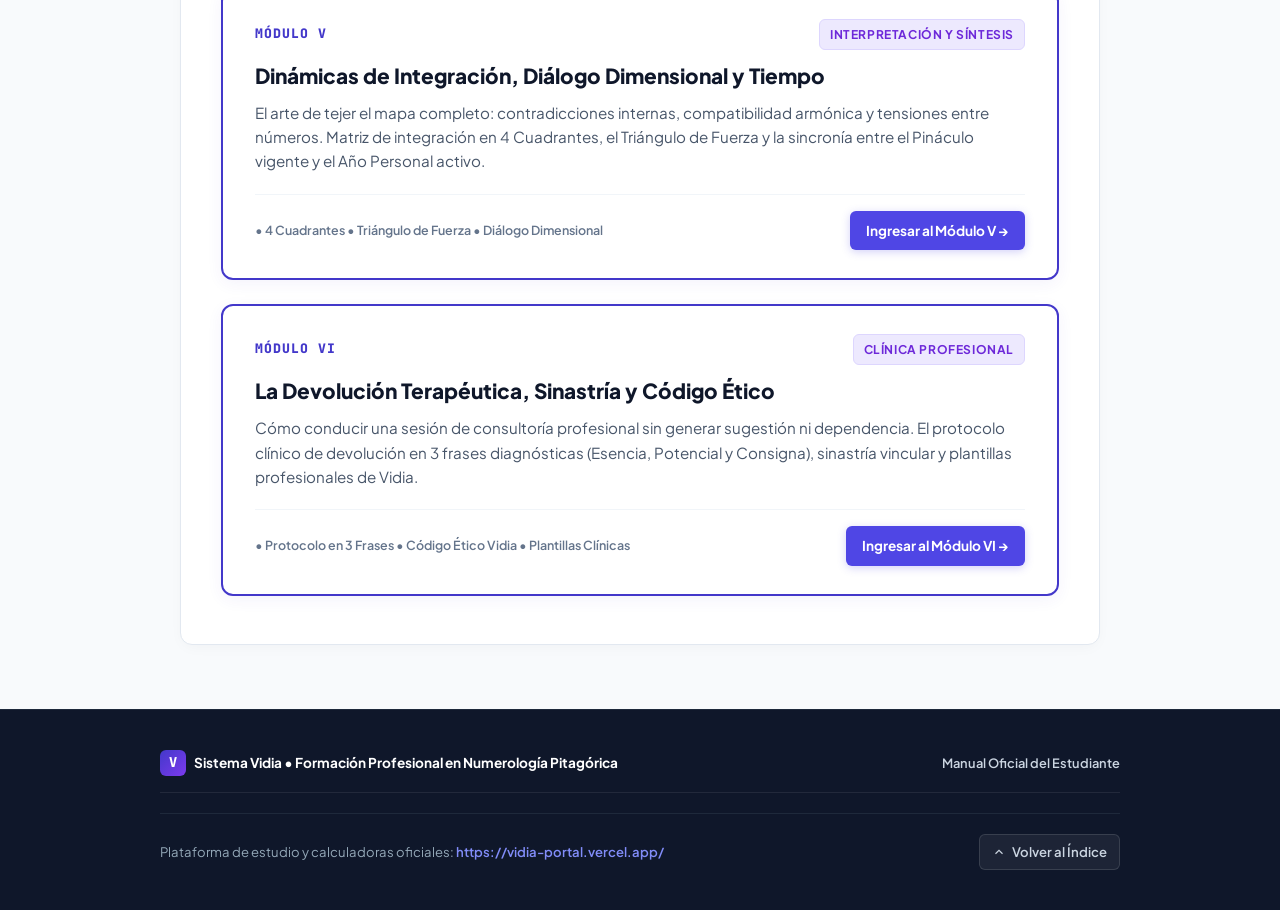
==== commit 9e19b2a1: "Add files via upload" ====
--- a/index.html
+++ b/index.html
@@ -10,6 +10,96 @@
   <link href="https://fonts.googleapis.com/css2?family=Cinzel:wght@600;700;800;900&family=JetBrains+Mono:wght@500;700;800&family=Lora:ital,wght@0,400;0,600;1,400&family=Plus+Jakarta+Sans:wght@400;500;600;700;800&display=swap" rel="stylesheet">
   
   <link rel="stylesheet" href="styles.css">
+
+  <!-- Estilos integrados de respaldo para asegurar visualización impecable en vista previa -->
+  <style>
+    :root {
+      --vidia-primary: #4338ca;
+      --vidia-primary-dark: #312e81;
+      --vidia-primary-light: #e0e7ff;
+      --vidia-accent: #7c3aed;
+      --vidia-slate-900: #0f172a;
+      --vidia-slate-800: #1e293b;
+      --vidia-slate-700: #334155;
+      --vidia-slate-600: #475569;
+      --vidia-slate-500: #64748b;
+      --vidia-slate-200: #e2e8f0;
+      --vidia-slate-100: #f1f5f9;
+      --vidia-slate-50: #f8fafc;
+      --font-sans: 'Plus Jakarta Sans', system-ui, -apple-system, sans-serif;
+      --font-serif: 'Lora', Georgia, serif;
+      --font-mono: 'JetBrains Mono', monospace;
+    }
+    *, *::before, *::after { box-sizing: border-box; margin: 0; padding: 0; }
+    html { font-size: 16px; scroll-behavior: smooth; }
+    body { font-family: var(--font-sans); background-color: #f8fafc; color: var(--vidia-slate-800); line-height: 1.75; }
+    
+    /* Cabecera */
+    .global-header { position: sticky; top: 0; z-index: 100; background-color: rgba(15, 23, 42, 0.95); backdrop-filter: blur(12px); border-bottom: 1px solid rgba(51, 65, 85, 0.7); padding: 0.75rem 1.5rem; }
+    .header-container { max-width: 1200px; margin: 0 auto; display: flex; flex-wrap: wrap; align-items: center; justify-content: space-between; gap: 1rem; }
+    .brand-wrapper { display: flex; align-items: center; gap: 0.75rem; text-decoration: none; color: inherit; }
+    .brand-icon { width: 34px; height: 34px; border-radius: 8px; background: linear-gradient(135deg, #4338ca 0%, #7c3aed 100%); color: #fff; font-weight: 800; display: flex; align-items: center; justify-content: center; }
+    .brand-title { font-size: 0.95rem; font-weight: 700; color: #f8fafc; line-height: 1.2; }
+    .brand-badge { font-size: 0.68rem; font-weight: 700; text-transform: uppercase; letter-spacing: 0.05em; padding: 2px 8px; border-radius: 4px; background: rgba(99, 102, 241, 0.2); color: #c7d2fe; border: 1px solid rgba(199, 210, 254, 0.25); }
+    .nav-buttons { display: flex; flex-wrap: wrap; align-items: center; gap: 0.5rem; }
+    .btn-nav { display: inline-flex; align-items: center; gap: 0.45rem; font-size: 0.82rem; font-weight: 600; padding: 0.45rem 0.85rem; border-radius: 6px; text-decoration: none; border: 1px solid #334155; background-color: rgba(255, 255, 255, 0.07); color: #f1f5f9; cursor: pointer; transition: all 0.2s; }
+    .btn-nav:hover { background-color: rgba(255, 255, 255, 0.16); border-color: #818cf8; color: #fff; }
+    .btn-nav-primary { background: linear-gradient(135deg, #4338ca 0%, #6d28d9 100%); color: #fff; border: 1px solid rgba(255, 255, 255, 0.15); }
+
+    /* Contenedor Principal */
+    .main-wrapper { max-width: 960px; margin: 2.5rem auto 4rem auto; padding: 0 1.25rem; }
+    .document-sheet { background-color: #ffffff; border: 1px solid var(--vidia-slate-200); border-radius: 12px; padding: 3rem 2.5rem; box-shadow: 0 4px 15px -3px rgba(15, 23, 42, 0.04); }
+    
+    /* Portada */
+    .hero-cover { text-align: center; padding: 2.5rem 1rem; border-bottom: 2px solid var(--vidia-slate-200); }
+    .hero-tag { display: inline-block; font-size: 0.78rem; font-weight: 800; text-transform: uppercase; letter-spacing: 0.12em; padding: 6px 14px; border-radius: 9999px; background: var(--vidia-primary-light); color: var(--vidia-primary); border: 1px solid #c7d2fe; margin-bottom: 1.25rem; }
+    .hero-title { font-family: 'Cinzel', serif; font-size: 2.4rem; font-weight: 800; color: var(--vidia-slate-900); line-height: 1.15; margin-bottom: 0.75rem; }
+    .hero-subtitle { font-size: 1.15rem; font-weight: 600; color: var(--vidia-primary); margin-bottom: 1.5rem; }
+    .hero-image-box { margin: 1.5rem auto; }
+    .hero-author { font-size: 0.92rem; color: var(--vidia-slate-500); margin-top: 1.5rem; }
+
+    /* Textos y Citas */
+    blockquote.quote-box { margin: 1.75rem 0; padding: 1.25rem 1.5rem; background-color: var(--vidia-slate-50); border-left: 3px solid var(--vidia-accent); font-family: var(--font-serif); font-style: italic; font-size: 1.05rem; color: var(--vidia-slate-800); border-radius: 0 6px 6px 0; }
+    .section-heading { font-size: 1.5rem; font-weight: 800; color: var(--vidia-slate-900); margin-bottom: 1rem; padding-bottom: 0.5rem; border-bottom: 2px solid var(--vidia-slate-200); }
+    .sub-heading { font-size: 1.25rem; font-weight: 700; color: var(--vidia-slate-900); margin-bottom: 0.85rem; }
+    p { margin-bottom: 1.15rem; color: var(--vidia-slate-700); }
+
+    /* Panel Impresión */
+    .print-panel { background: #ffffff; border: 2px solid var(--vidia-primary-light); border-radius: 12px; padding: 1.5rem; margin: 2.5rem 0 3rem 0; }
+    .print-panel-header { display: flex; flex-wrap: wrap; align-items: center; justify-content: space-between; gap: 1rem; }
+    .print-panel-title { font-size: 1.05rem; font-weight: 800; color: var(--vidia-slate-900); display: flex; align-items: center; gap: 0.5rem; }
+    .print-actions { display: flex; flex-wrap: wrap; gap: 0.75rem; }
+    .btn-print-full { background: var(--vidia-primary); color: #fff; padding: 0.65rem 1.25rem; border-radius: 8px; font-weight: 700; font-size: 0.88rem; border: none; cursor: pointer; display: inline-flex; align-items: center; gap: 0.5rem; }
+    .btn-print-outline { background: #fff; color: var(--vidia-slate-700); border: 1px solid #cbd5e1; padding: 0.65rem 1rem; border-radius: 8px; font-weight: 600; font-size: 0.85rem; cursor: pointer; display: inline-flex; align-items: center; gap: 0.45rem; }
+
+    /* Tarjetas de Módulos */
+    .modules-grid { display: flex; flex-direction: column; gap: 1.5rem; margin-top: 1.5rem; }
+    .module-card { background: #ffffff; border: 2px solid var(--vidia-primary); border-radius: 12px; padding: 1.75rem 2rem; box-shadow: 0 4px 16px rgba(67, 56, 202, 0.06); display: flex; flex-direction: column; gap: 0.75rem; }
+    .module-card-top { display: flex; flex-wrap: wrap; align-items: center; justify-content: space-between; gap: 0.75rem; }
+    .module-card-num { font-family: var(--font-mono); font-weight: 800; font-size: 0.82rem; color: var(--vidia-primary); letter-spacing: 0.08em; }
+    .badge-tag { display: inline-block; font-size: 0.75rem; font-weight: 700; padding: 4px 10px; border-radius: 6px; text-transform: uppercase; letter-spacing: 0.05em; background-color: #ede9fe; color: #6d28d9; border: 1px solid #ddd6fe; }
+    .module-card-title { font-size: 1.3rem; font-weight: 800; color: var(--vidia-slate-900); line-height: 1.3; }
+    .module-card-desc { font-size: 0.95rem; color: var(--vidia-slate-600); line-height: 1.6; margin-bottom: 0; }
+    .module-card-footer { display: flex; flex-wrap: wrap; align-items: center; justify-content: space-between; border-top: 1px solid var(--vidia-slate-100); padding-top: 1rem; margin-top: 0.5rem; gap: 0.75rem; }
+    .topics-pill { font-size: 0.78rem; font-weight: 600; color: var(--vidia-slate-500); }
+    .btn-read { padding: 0.5rem 1rem; border-radius: 6px; background: var(--vidia-primary); color: #ffffff; text-decoration: none; font-weight: 700; font-size: 0.85rem; display: inline-flex; align-items: center; gap: 0.35rem; }
+    .btn-read:hover { background: var(--vidia-primary-dark); }
+
+    /* Pie de Página */
+    .global-footer { background-color: #0f172a; border-top: 1px solid #1e293b; padding: 2.5rem 1.5rem; color: #94a8b8; font-size: 0.85rem; margin-top: 4rem; }
+    .footer-container { max-width: 960px; margin: 0 auto; display: flex; flex-direction: column; gap: 1.25rem; }
+    .footer-top, .footer-bottom { display: flex; flex-wrap: wrap; justify-content: space-between; align-items: center; gap: 1rem; }
+    .footer-brand { display: flex; align-items: center; gap: 0.65rem; font-weight: 700; color: #f8fafc; }
+    .footer-bottom { border-top: 1px solid #1e293b; padding-top: 1.25rem; }
+    .footer-bottom a, .btn-back-top { color: #818cf8; text-decoration: none; font-weight: 600; display: inline-flex; align-items: center; gap: 0.35rem; }
+
+    @media (max-width: 640px) {
+      .document-sheet { padding: 1.75rem 1.25rem; }
+      .hero-title { font-size: 1.85rem; }
+      .module-card { padding: 1.25rem; }
+    }
+    @media print { .no-print { display: none !important; } .document-sheet { border: none; box-shadow: none; padding: 0; } }
+  </style>
 </head>
 <body>
 
@@ -53,14 +143,20 @@
         <h1 class="hero-title">MANUAL VIDIA DE NUMEROLOGÍA PITAGÓRICA</h1>
         <p class="hero-subtitle">La Arquitectura Matemática del Ser y la Dinámica de los Ciclos Vitales</p>
         
-        <!-- CONTENEDOR DE LA IMAGEN DE LA MATRIZ -->
+        <!-- CONTENEDOR DE LA IMAGEN DE LA MATRIZ CON FALLBACK -->
         <div class="hero-image-box">
-          <img src="sistema_ciclico.jpg" alt="Matriz de los 9 Arquetipos • Vidia" class="hero-matrix-img" style="max-width: 380px; width: 100%; height: auto; margin: 0 auto; display: block;">
+          <img 
+            src="sistema_ciclico.jpg" 
+            alt="Matriz de los 9 Arquetipos • Vidia" 
+            class="hero-matrix-img" 
+            style="max-width: 380px; width: 100%; height: auto; margin: 0 auto; display: block; border-radius: 12px;"
+            onerror="this.onerror=null; this.src='https://placehold.co/380x240/ede9fe/4338ca?text=Matriz+Pitag%C3%B3rica+Vidia';"
+          >
         </div>
 
         <p class="hero-author">
           Basado en las investigaciones empíricas del <strong>Instituto de Investigación Numérica de California (<em>California Institute of Numerical Research</em>)</strong><br>
-          (Dra. Juno Jordan & Florence Campbell) &bull; Compilado y estandarizado para la plataforma <strong>Vidia</strong>
+          (Dra. Juno Jordan &amp; Florence Campbell) &bull; Compilado y estandarizado para la plataforma <strong>Vidia</strong>
         </p>
       </section>
 
@@ -143,10 +239,10 @@
             </div>
             <h3 class="module-card-title">La Matriz Alfabética y el Manual de Cálculo Integral</h3>
             <p class="module-card-desc">
-              El algoritmo de reducción teosófica en 2 fases sin colapso de sumas intermedias. Conversión acústica en español (tildes, Ñ, H muda e Y). Fórmulas completas del Camino de Vida, Impulso del Alma, Personalidad, Expresión, los 4 Pináculos, los 4 Desafíos y el Año Personal con el Efecto Marea.
-            </p>
-            <div class="module-card-footer">
-              <span class="topics-pill">&bull; Semáforo de Reducción &bull; Desglose Onomástico &bull; Caso Testigo Resuelto</span>
+              La Brújula de Preguntas Existenciales y el algoritmo de reducción en 2 fases. Conversión acústica en español (tildes, Ñ, H muda e Y). Fórmulas completas del Camino de Vida con debate sobre suma calendárica, Impulso del Alma, Personalidad, Expresión, Lección Vital, Misión, los 4 Pináculos, los 4 Desafíos y el Año Personal con el Efecto Marea.
+            </p>
+            <div class="module-card-footer">
+              <span class="topics-pill">&bull; Preguntas Existenciales &bull; Algoritmo 2 Fases &bull; Caso Testigo Resuelto</span>
               <div class="no-print">
                 <a href="modulo-2.html" class="btn-read">Ingresar al Módulo II &rarr;</a>
               </div>
@@ -257,4 +353,4 @@
   </footer>
 
 </body>
-</html>
+</html>
--- a/styles.css
+++ b/styles.css
@@ -304,12 +304,7 @@
   padding-bottom: 0.5rem;
 }
 
-.sub-heading {
-  font-size: 1.15rem;
-  font-weight: 700;
-  color: var(--vidia-slate-900);
-  margin: 1.75rem 0 0.75rem;
-}
+
 
 p { margin-bottom: 1.15rem; font-size: 1rem; color: var(--vidia-slate-700); }
 strong { color: var(--vidia-slate-900); font-weight: 600; }
@@ -725,13 +720,14 @@
   align-items: center;
   gap: 0.45rem;
   background: #ffffff;
-  color: var(--vidia-slate-700);
+  color: var(--vidia-slate-700) !important;
   border: 1px solid var(--vidia-slate-300);
-  padding: 0.65rem 1rem;
+  padding: 0.5rem 0.95rem;
   border-radius: 8px;
   font-weight: 600;
-  font-size: 0.85rem;
+  font-size: 0.83rem;
   cursor: pointer;
+  text-decoration: none !important;
   transition: all 0.2s ease;
 }
 
@@ -742,6 +738,7 @@
 }
 
 .btn-print-full {
+  text-decoration: none !important;
   display: inline-flex;
   align-items: center;
   gap: 0.5rem;
@@ -858,6 +855,80 @@
   transform: translateY(-1px);
 }
 
+
+/* ======================================================================
+   SUBTÍTULOS CON COLOR Y JERARQUÍA EDITORIAL
+   ====================================================================== */
+.section-subtext {
+  font-size: 1.12rem;
+  font-weight: 700;
+  color: var(--vidia-indigo-600);
+  margin: -0.5rem 0 1.6rem 0;
+  line-height: 1.45;
+  letter-spacing: -0.01em;
+}
+
+.sub-heading {
+  font-size: 1.25rem;
+  font-weight: 800;
+  color: var(--vidia-indigo-700);
+  margin: 2.25rem 0 0.85rem;
+  letter-spacing: -0.01em;
+}
+
+/* ======================================================================
+   RESUMEN / SÍNTESIS EDITORIAL (TARJETA Y ESPACIADO)
+   ====================================================================== */
+.summary-box {
+  background: #f8fafc;
+  border: 1px solid var(--vidia-slate-200);
+  border-radius: 12px;
+  padding: 2.25rem 2.25rem;
+  margin-top: 3.75rem;
+  margin-bottom: 3rem;
+  box-shadow: 0 4px 16px rgba(15, 23, 42, 0.03);
+}
+
+.summary-title {
+  font-size: 1.15rem;
+  font-weight: 800;
+  color: var(--vidia-slate-900);
+}
+
+.summary-grid {
+  display: flex;
+  flex-direction: column;
+  gap: 1.5rem;
+  margin-top: 1.25rem;
+}
+
+.summary-col {
+  background: #ffffff;
+  border: 1px solid var(--vidia-slate-200);
+  border-radius: 10px;
+  padding: 1.5rem 1.75rem;
+  box-shadow: 0 2px 6px rgba(0, 0, 0, 0.02);
+}
+
+.summary-col h5 {
+  font-family: var(--font-mono);
+  font-size: 0.85rem;
+  font-weight: 800;
+  color: var(--vidia-indigo-600);
+  letter-spacing: 0.05em;
+  text-transform: uppercase;
+  margin-bottom: 0.85rem;
+  border-bottom: 1px dashed var(--vidia-slate-200);
+  padding-bottom: 0.5rem;
+}
+
+.summary-col p {
+  font-size: 0.92rem;
+  color: var(--vidia-slate-700);
+  margin: 0;
+  line-height: 1.7;
+}
+
 @media print {
   .no-print, .global-header, .global-footer, .section-footer-nav, .commercial-box, .toc-card {
     display: none !important;
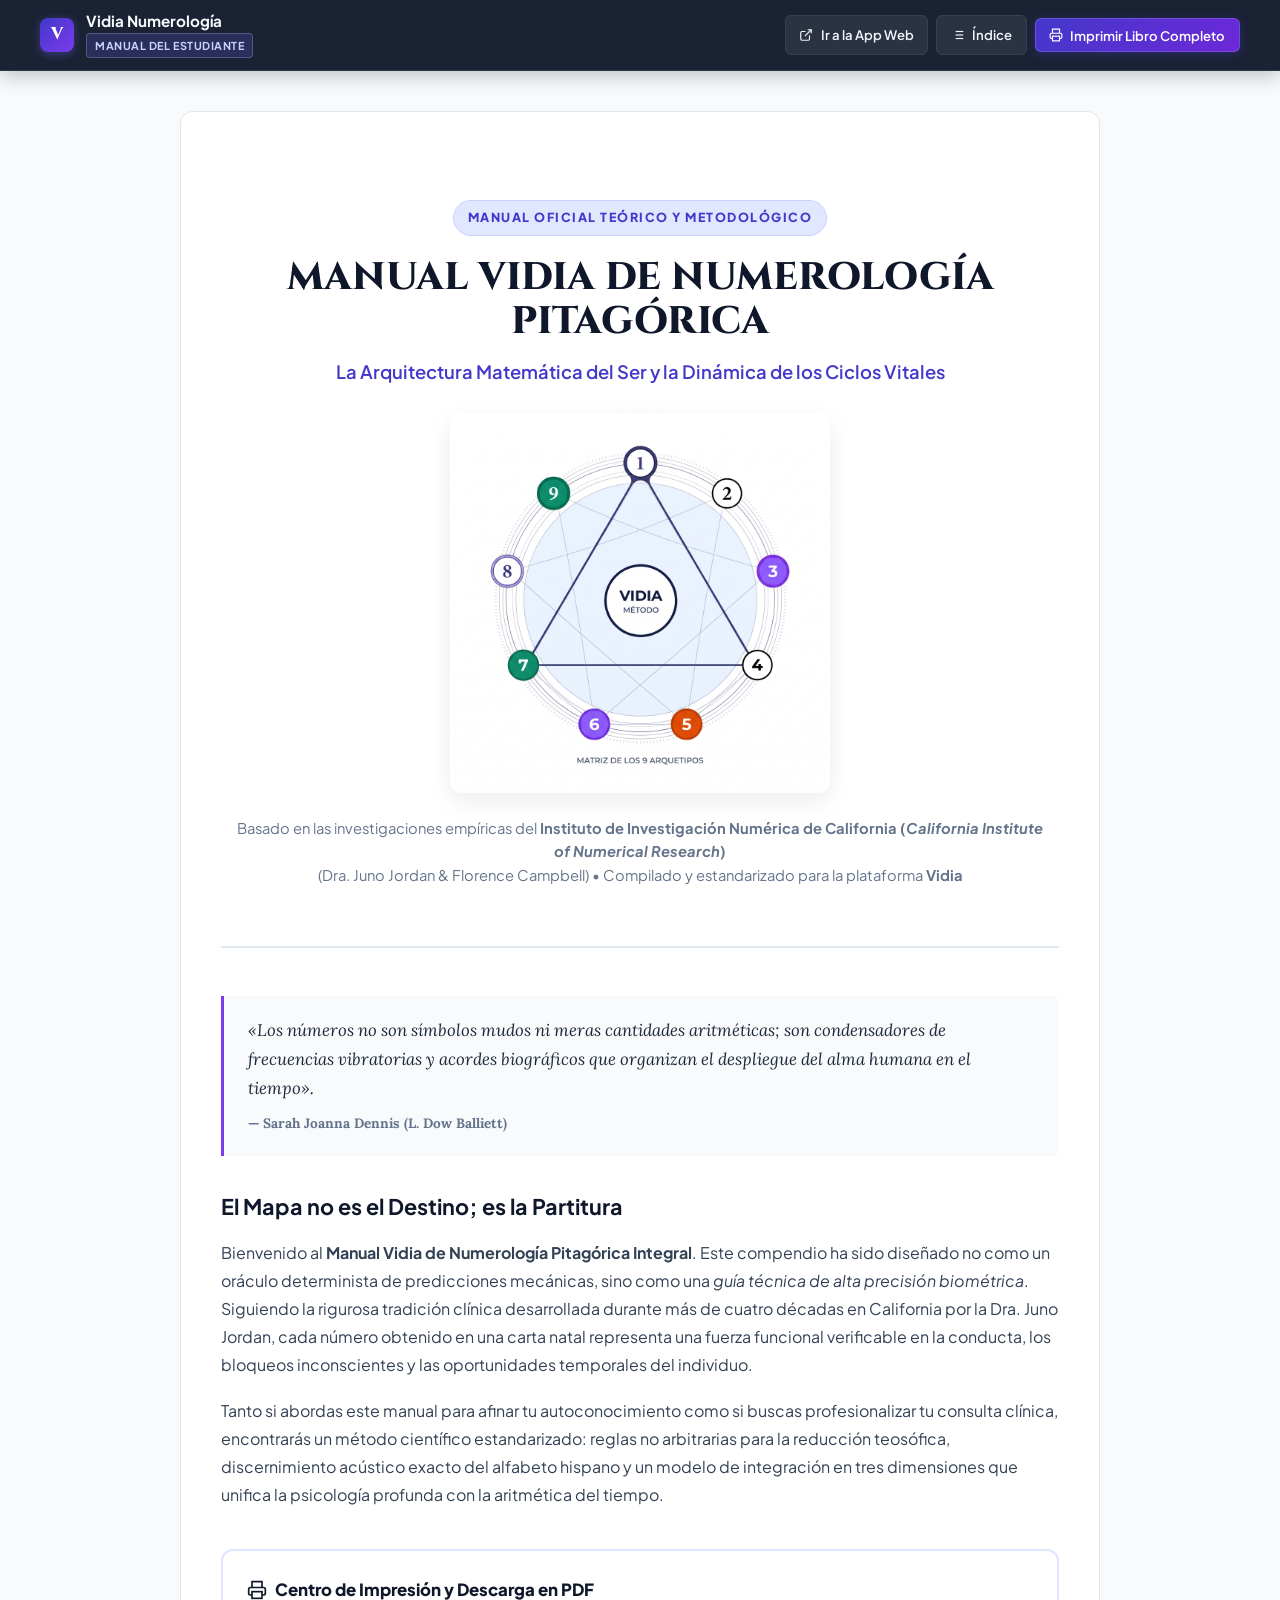
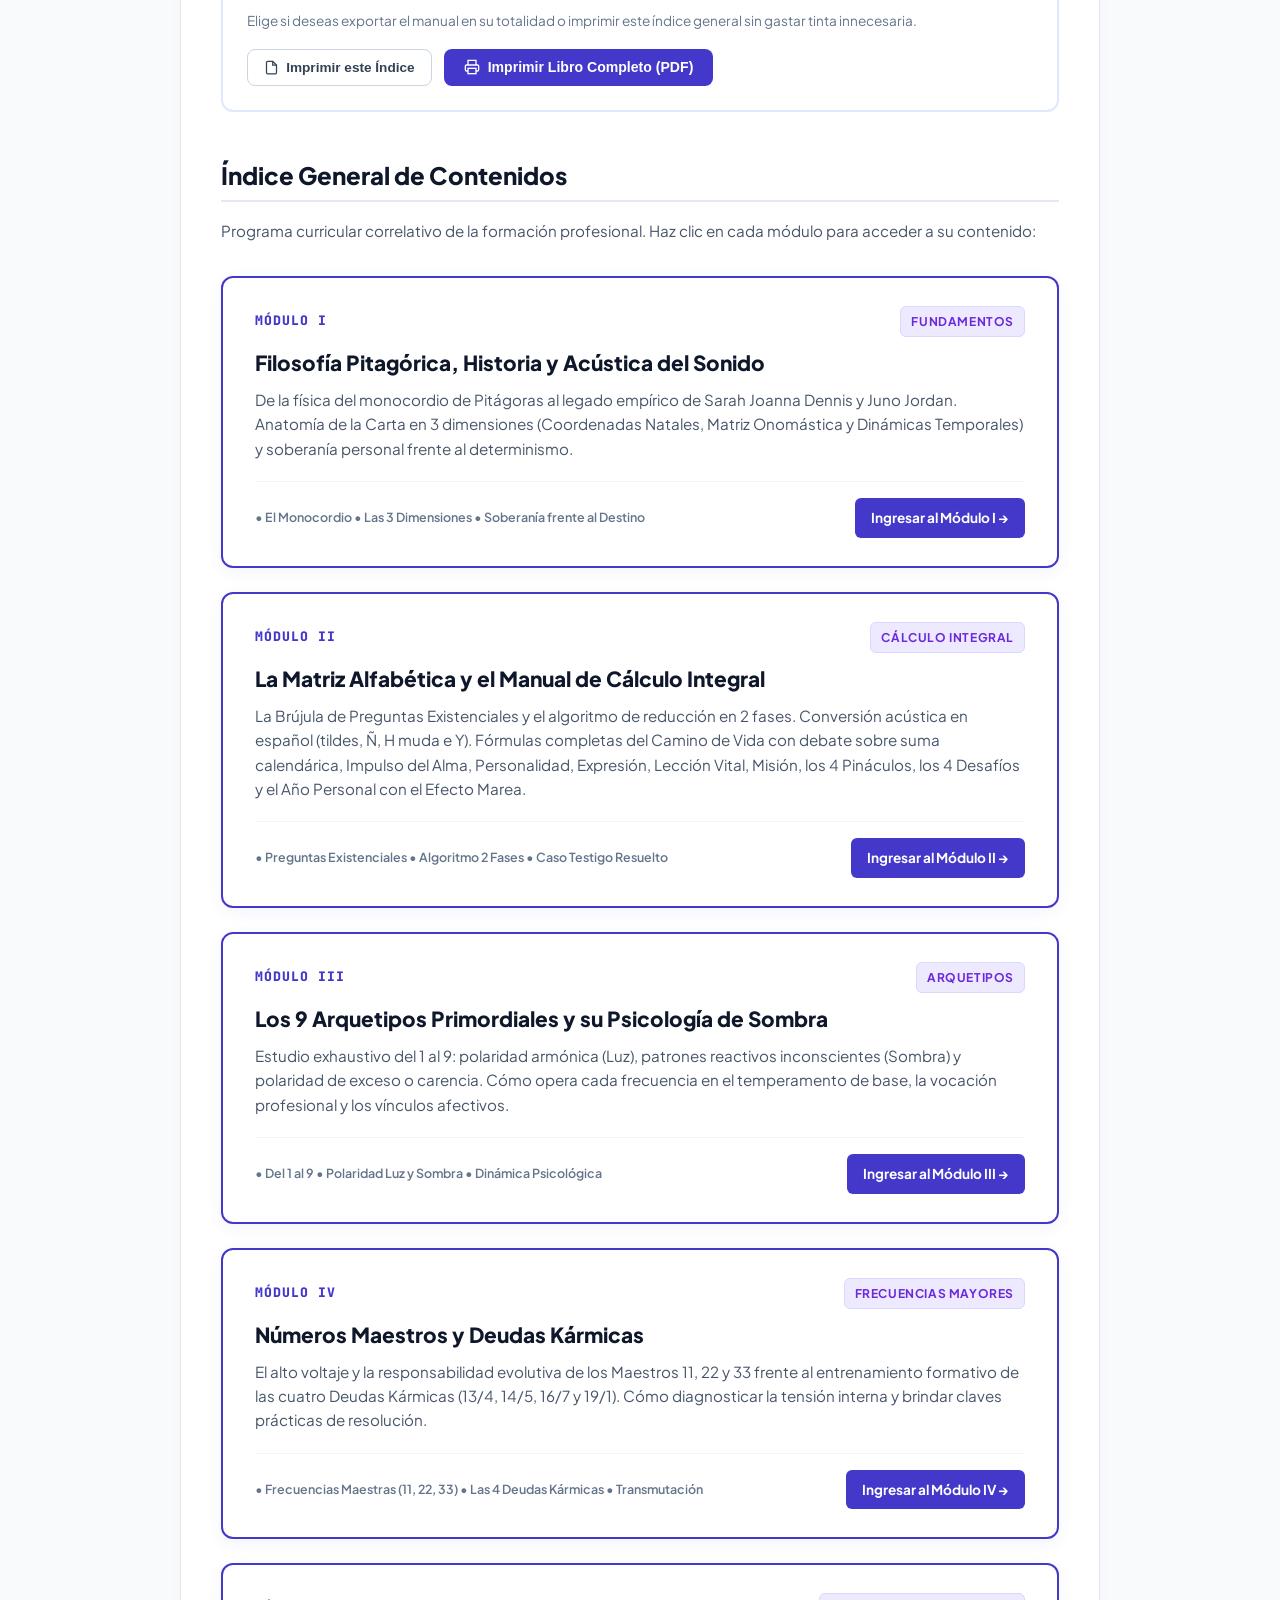
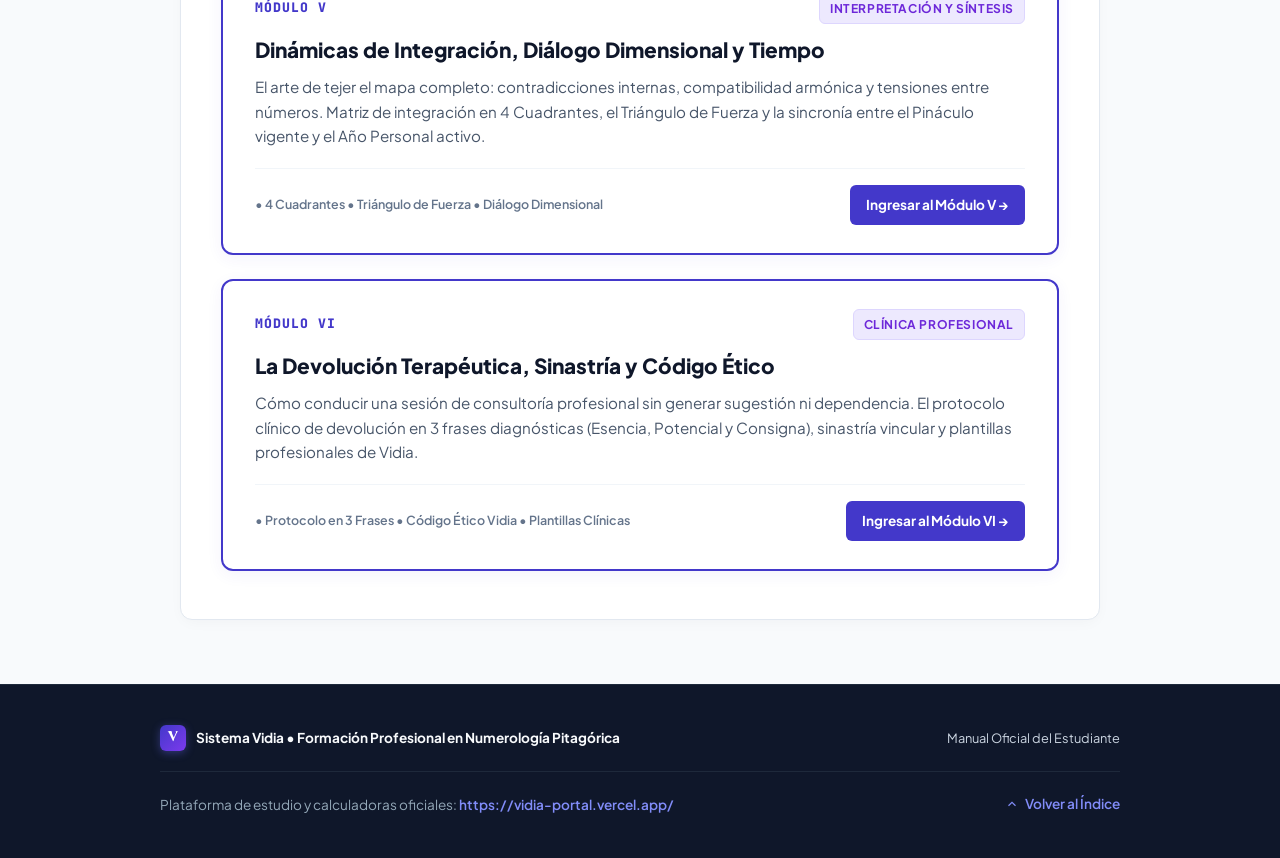
==== commit 0069bba4: "Add files via upload" ====
--- a/index.html
+++ b/index.html
@@ -32,10 +32,10 @@
     }
     *, *::before, *::after { box-sizing: border-box; margin: 0; padding: 0; }
     html { font-size: 16px; scroll-behavior: smooth; }
-    body { font-family: var(--font-sans); background-color: #f8fafc; color: var(--vidia-slate-800); line-height: 1.75; }
+    body { font-family: var(--font-sans); background-color: #f8fafc; color: var(--vidia-slate-800); line-height: 1.75; overflow-x: visible; }
     
     /* Cabecera */
-    .global-header { position: sticky; top: 0; z-index: 100; background-color: rgba(15, 23, 42, 0.95); backdrop-filter: blur(12px); border-bottom: 1px solid rgba(51, 65, 85, 0.7); padding: 0.75rem 1.5rem; }
+    .global-header { position: -webkit-sticky; position: sticky; top: 0; left: 0; right: 0; width: 100%; z-index: 1000; background-color: rgba(15, 23, 42, 0.95); backdrop-filter: blur(12px); -webkit-backdrop-filter: blur(12px); border-bottom: 1px solid rgba(51, 65, 85, 0.7); padding: 0.75rem 1.5rem; }
     .header-container { max-width: 1200px; margin: 0 auto; display: flex; flex-wrap: wrap; align-items: center; justify-content: space-between; gap: 1rem; }
     .brand-wrapper { display: flex; align-items: center; gap: 0.75rem; text-decoration: none; color: inherit; }
     .brand-icon { width: 34px; height: 34px; border-radius: 8px; background: linear-gradient(135deg, #4338ca 0%, #7c3aed 100%); color: #fff; font-weight: 800; display: flex; align-items: center; justify-content: center; }
--- a/styles.css
+++ b/styles.css
@@ -1,939 +1,1016 @@
-/* ======================================================================
-   SISTEMA VIDIA • HOJA DE ESTILOS MAESTRA DEFINITIVA
-   ====================================================================== */
-
-@import url('https://fonts.googleapis.com/css2?family=Cinzel:wght@600;700;800;900&family=JetBrains+Mono:wght@500;700;800&family=Lora:ital,wght@0,400;0,600;1,400;1,600&family=Plus+Jakarta+Sans:wght@400;500;600;700;800&display=swap');
+/* ==========================================================================
+SISTEMA DE DISEÑO OFICIAL • MANUAL VIDIA DE NUMEROLOGÍA PITAGÓRICA
+Hojas de estilo unificadas para entorno web interactivo y exportación PDF
+========================================================================== */
 
 :root {
-  --vidia-header-bg: #0f172a;
-  --vidia-header-text: #ffffff;
-  --vidia-indigo-600: #4f46e5;
-  --vidia-indigo-700: #4338ca;
-  --vidia-indigo-50: #eef2ff;
-  --vidia-slate-900: #0f172a;
-  --vidia-slate-800: #1e293b;
-  --vidia-slate-700: #334155;
-  --vidia-slate-600: #475569;
-  --vidia-slate-500: #64748b;
-  --vidia-slate-400: #94a3b8;
-  --vidia-slate-200: #e2e8f0;
-  --vidia-slate-100: #f1f5f9;
-  --vidia-slate-50: #f8fafc;
-  --font-main: 'Plus Jakarta Sans', system-ui, -apple-system, sans-serif;
-  --font-serif: 'Lora', Georgia, serif;
-  --font-display: 'Cinzel', serif;
-  --font-mono: 'JetBrains Mono', monospace;
-}
-
+/* Paleta Corporativa Vidia */
+--vidia-primary: #4338ca;
+--vidia-primary-dark: #312e81;
+--vidia-primary-light: #e0e7ff;
+--vidia-accent: #7c3aed;
+--vidia-accent-soft: #ede9fe;
+
+/* Escala Neutra Editorial */
+--vidia-slate-900: #0f172a;
+--vidia-slate-800: #1e293b;
+--vidia-slate-700: #334155;
+--vidia-slate-600: #475569;
+--vidia-slate-500: #64748b;
+--vidia-slate-400: #94a3b8;
+--vidia-slate-200: #e2e8f0;
+--vidia-slate-100: #f1f5f9;
+--vidia-slate-50: #f8fafc;
+
+/* Tipografías */
+--font-sans: 'Plus Jakarta Sans', system-ui, -apple-system, BlinkMacSystemFont, sans-serif;
+--font-serif: 'Lora', Georgia, Cambria, serif;
+--font-display: 'Cinzel', Georgia, serif;
+--font-mono: 'JetBrains Mono', ui-monospace, SFMono-Regular, monospace;
+}
+
+/* --------------------------------------------------------------------------
+Reseteo Base y Configuración de Desplazamiento (Sticky Safe)
+-------------------------------------------------------------------------- */
 *, *::before, *::after {
-  box-sizing: border-box;
-  margin: 0;
-  padding: 0;
+box-sizing: border-box;
+margin: 0;
+padding: 0;
 }
 
 html {
-  scroll-behavior: smooth;
-  font-size: 16px;
-  overflow-x: hidden;
+font-size: 16px;
+scroll-behavior: smooth;
+scroll-padding-top: 84px; /* Evita que el header sticky tape los anclajes */
 }
 
 body {
-  background-color: #f8fafc;
-  color: var(--vidia-slate-800);
-  font-family: var(--font-main);
-  line-height: 1.7;
-  -webkit-font-smoothing: antialiased;
-  overflow-x: hidden;
-  width: 100%;
-}
-
-img {
-  max-width: 100%;
-  height: auto;
-  display: block;
-}
-
-/* ======================================================================
-   CABECERA GLOBAL OSCURA
-   ====================================================================== */
-header.global-header, .global-header {
-  background: var(--vidia-header-bg) !important;
-  border-bottom: 1px solid rgba(255, 255, 255, 0.08);
-  position: sticky;
-  top: 0;
-  z-index: 1000;
-  width: 100%;
+font-family: var(--font-sans);
+background-color: #f8fafc;
+color: var(--vidia-slate-800);
+line-height: 1.75;
+overflow-x: visible !important;
+-webkit-font-smoothing: antialiased;
+text-rendering: optimizeLegibility;
+}
+
+/* --------------------------------------------------------------------------
+Cabecera de Navegación Global (Sticky) - Entorno Interactivo Web Vidia
+-------------------------------------------------------------------------- */
+.global-header {
+position: -webkit-sticky !important;
+position: sticky !important;
+top: 0 !important;
+left: 0;
+right: 0;
+width: 100%;
+z-index: 1000 !important;
+background-color: rgba(15, 23, 42, 0.94);
+backdrop-filter: blur(12px);
+-webkit-backdrop-filter: blur(12px);
+border-bottom: 1px solid rgba(51, 65, 85, 0.7);
+box-shadow: 0 4px 20px rgba(0, 0, 0, 0.25);
+padding: 0.75rem 1.5rem;
 }
 
 .header-container {
-  max-width: 1200px;
-  margin: 0 auto;
-  padding: 0.85rem 1.5rem;
-  display: flex;
-  justify-content: space-between;
-  align-items: center;
-  gap: 1rem;
+max-width: 1200px;
+margin: 0 auto;
+display: flex;
+flex-wrap: wrap;
+align-items: center;
+justify-content: space-between;
+gap: 1rem;
 }
 
 .brand-wrapper {
-  display: flex;
-  align-items: center;
-  gap: 0.75rem;
-  text-decoration: none;
-  color: #ffffff;
+display: flex;
+align-items: center;
+gap: 0.75rem;
+text-decoration: none;
+color: inherit;
 }
 
 .brand-icon {
-  width: 34px;
-  height: 34px;
-  background: var(--vidia-indigo-600);
-  color: #ffffff;
-  border-radius: 8px;
-  display: flex;
-  align-items: center;
-  justify-content: center;
-  font-weight: 800;
-  font-family: var(--font-mono);
-  font-size: 1.1rem;
+width: 34px;
+height: 34px;
+border-radius: 8px;
+background: linear-gradient(135deg, #4338ca 0%, #7c3aed 100%);
+color: #ffffff;
+font-family: var(--font-display);
+font-weight: 800;
+font-size: 1.05rem;
+display: flex;
+align-items: center;
+justify-content: center;
+box-shadow: 0 2px 8px rgba(99, 102, 241, 0.4);
 }
 
 .brand-title {
-  font-weight: 700;
-  font-size: 1rem;
-  color: #ffffff !important;
+font-size: 0.95rem;
+font-weight: 700;
+color: #f8fafc;
+line-height: 1.2;
 }
 
 .brand-badge {
-  font-size: 0.65rem;
-  font-weight: 700;
-  letter-spacing: 0.06em;
-  text-transform: uppercase;
-  color: #c7d2fe;
-  background: rgba(255, 255, 255, 0.1);
-  padding: 0.15rem 0.45rem;
-  border-radius: 4px;
-  display: inline-block;
-  margin-top: 0.15rem;
+display: inline-block;
+font-size: 0.65rem;
+font-weight: 700;
+text-transform: uppercase;
+letter-spacing: 0.06em;
+padding: 2px 7px;
+border-radius: 4px;
+background: rgba(99, 102, 241, 0.2);
+color: #c7d2fe;
+border: 1px solid rgba(199, 210, 254, 0.25);
 }
 
 .nav-buttons {
-  display: flex;
-  align-items: center;
-  gap: 0.5rem;
-  flex-wrap: wrap;
+display: flex;
+flex-wrap: wrap;
+align-items: center;
+gap: 0.5rem;
 }
 
 .btn-nav {
-  display: inline-flex;
-  align-items: center;
-  gap: 0.45rem;
-  padding: 0.45rem 0.85rem;
-  border-radius: 6px;
-  font-size: 0.82rem;
-  font-weight: 600;
-  text-decoration: none !important;
-  color: #e2e8f0 !important;
-  background: rgba(255, 255, 255, 0.08);
-  border: 1px solid rgba(255, 255, 255, 0.15);
-  cursor: pointer;
-  transition: all 0.2s ease;
+display: inline-flex;
+align-items: center;
+gap: 0.45rem;
+font-family: var(--font-sans);
+font-size: 0.82rem;
+font-weight: 600;
+padding: 0.45rem 0.85rem;
+border-radius: 6px;
+text-decoration: none;
+border: 1px solid #334155;
+background-color: rgba(255, 255, 255, 0.07);
+color: #f1f5f9;
+cursor: pointer;
+transition: all 0.2s ease;
 }
 
 .btn-nav:hover {
-  background: rgba(255, 255, 255, 0.18);
-  color: #ffffff !important;
+background-color: rgba(255, 255, 255, 0.16);
+border-color: #818cf8;
+color: #ffffff;
 }
 
 .btn-nav-primary {
-  background: var(--vidia-indigo-600) !important;
-  color: #ffffff !important;
-  border-color: var(--vidia-indigo-600) !important;
+background: linear-gradient(135deg, #4338ca 0%, #6d28d9 100%);
+color: #ffffff;
+border: 1px solid rgba(255, 255, 255, 0.18);
+box-shadow: 0 2px 10px rgba(67, 56, 202, 0.35);
 }
 
 .btn-nav-primary:hover {
-  background: var(--vidia-indigo-700) !important;
-}
-
-/* ======================================================================
-   LIENZO BLANCO EDITORIAL
-   ====================================================================== */
+background: linear-gradient(135deg, #4f46e5 0%, #7c3aed 100%);
+transform: translateY(-1px);
+}
+
+/* --------------------------------------------------------------------------
+Lienzo Editorial Principal (Hoja de Documento)
+-------------------------------------------------------------------------- */
 .main-wrapper {
-  max-width: 900px;
-  margin: 2.5rem auto 4rem;
-  padding: 0 1.5rem;
+max-width: 980px;
+margin: 2.5rem auto 4.5rem auto;
+padding: 0 1.25rem;
 }
 
 .document-sheet {
-  background: #ffffff;
-  border: 1px solid var(--vidia-slate-200);
-  border-radius: 14px;
-  padding: 3.5rem;
-  box-shadow: 0 4px 20px rgba(0, 0, 0, 0.03);
-}
-
+background-color: #ffffff;
+border: 1px solid var(--vidia-slate-200);
+border-radius: 14px;
+padding: 3.25rem 3rem;
+box-shadow: 0 10px 30px -10px rgba(15, 23, 42, 0.06);
+}
+
+/* --------------------------------------------------------------------------
+Portada del Libro (Index) y Encabezados de Módulo
+-------------------------------------------------------------------------- */
+.hero-cover {
+text-align: center;
+padding: 2.5rem 1rem 3rem 1rem;
+border-bottom: 2px solid var(--vidia-slate-200);
+}
+
+.hero-tag {
+display: inline-block;
+font-size: 0.78rem;
+font-weight: 800;
+text-transform: uppercase;
+letter-spacing: 0.12em;
+padding: 6px 16px;
+border-radius: 9999px;
+background: var(--vidia-primary-light);
+color: var(--vidia-primary);
+border: 1px solid #c7d2fe;
+margin-bottom: 1.25rem;
+}
+
+.hero-title {
+font-family: var(--font-display);
+font-size: 2.45rem;
+font-weight: 800;
+color: var(--vidia-slate-900);
+line-height: 1.15;
+margin-bottom: 0.75rem;
+}
+
+.hero-subtitle {
+font-size: 1.15rem;
+font-weight: 600;
+color: var(--vidia-primary);
+margin-bottom: 1.75rem;
+}
+
+.hero-image-box {
+margin: 1.75rem auto;
+}
+
+.hero-matrix-img {
+border-radius: 12px;
+box-shadow: 0 8px 24px rgba(15, 23, 42, 0.08);
+}
+
+.hero-author {
+font-size: 0.92rem;
+color: var(--vidia-slate-500);
+margin-top: 1.75rem;
+line-height: 1.6;
+}
+
+.module-header {
+border-bottom: 2px solid var(--vidia-slate-200);
+padding-bottom: 2rem;
+margin-bottom: 2.5rem;
+}
+
+.module-meta {
+display: flex;
+align-items: center;
+gap: 0.75rem;
+margin-bottom: 0.85rem;
+}
+
+.module-number {
+font-family: var(--font-mono);
+font-size: 0.85rem;
+font-weight: 800;
+color: var(--vidia-primary);
+letter-spacing: 0.08em;
+}
+
+.module-title {
+font-family: var(--font-display);
+font-size: 2.1rem;
+font-weight: 800;
+color: var(--vidia-slate-900);
+line-height: 1.2;
+margin-bottom: 0.65rem;
+}
+
+.module-subtitle {
+font-size: 1.1rem;
+font-weight: 600;
+color: var(--vidia-primary);
+margin-bottom: 1.5rem;
+}
+
+/* --------------------------------------------------------------------------
+Tipografía Editorial y Jerarquía de Secciones
+-------------------------------------------------------------------------- */
+.content-section {
+margin-bottom: 3.5rem;
+padding-bottom: 2.5rem;
+border-bottom: 1px solid var(--vidia-slate-200);
+}
+
+.content-section:last-of-type {
+border-bottom: none;
+margin-bottom: 1rem;
+padding-bottom: 0;
+}
+
+.section-heading {
+font-size: 1.55rem;
+font-weight: 800;
+color: var(--vidia-slate-900);
+line-height: 1.3;
+margin-bottom: 0.4rem;
+padding-bottom: 0.5rem;
+border-bottom: 2px solid var(--vidia-primary-light);
+}
+
+.section-subtext {
+font-size: 0.95rem;
+font-weight: 700;
+color: var(--vidia-primary);
+margin-bottom: 1.35rem;
+letter-spacing: 0.01em;
+}
+
+.sub-heading {
+font-size: 1.2rem;
+font-weight: 800;
+color: var(--vidia-primary-dark);
+margin-top: 2rem;
+margin-bottom: 0.85rem;
+}
+
+p {
+margin-bottom: 1.15rem;
+color: var(--vidia-slate-700);
+}
+
+code {
+font-family: var(--font-mono);
+font-size: 0.88em;
+background-color: var(--vidia-slate-100);
+color: var(--vidia-primary-dark);
+padding: 2px 6px;
+border-radius: 4px;
+border: 1px solid var(--vidia-slate-200);
+}
+
+/* --------------------------------------------------------------------------
+Cajas de Llamada, Citas, Premisas y Notas Técnicas
+-------------------------------------------------------------------------- */
+.callout-premise {
+background: linear-gradient(135deg, #f8fafc 0%, #eef2ff 100%);
+border-left: 4px solid var(--vidia-primary);
+border-radius: 0 10px 10px 0;
+padding: 1.35rem 1.65rem;
+margin-top: 1.25rem;
+}
+
+.callout-title {
+font-size: 0.82rem;
+font-weight: 800;
+text-transform: uppercase;
+letter-spacing: 0.08em;
+color: var(--vidia-primary);
+margin-bottom: 0.45rem;
+}
+
+.callout-text {
+font-family: var(--font-serif);
+font-size: 0.98rem;
+color: var(--vidia-slate-800);
+margin-bottom: 0;
+line-height: 1.65;
+}
+
+blockquote.quote-box {
+margin: 1.75rem 0;
+padding: 1.35rem 1.65rem;
+background-color: var(--vidia-slate-50);
+border-left: 4px solid var(--vidia-accent);
+font-family: var(--font-serif);
+font-style: italic;
+font-size: 1.05rem;
+color: var(--vidia-slate-800);
+border-radius: 0 8px 8px 0;
+}
+
+.note-box {
+border-radius: 10px;
+padding: 1.4rem 1.65rem;
+margin: 1.5rem 0;
+border: 1px solid var(--vidia-slate-200);
+}
+
+.note-box-history {
+background-color: #f8fafc;
+border-left: 4px solid var(--vidia-primary);
+}
+
+.note-box-curiosity {
+background-color: #faf5ff;
+border-left: 4px solid var(--vidia-accent);
+border-color: #e9d5ff;
+}
+
+.note-box-header {
+display: flex;
+flex-wrap: wrap;
+align-items: center;
+gap: 0.65rem;
+margin-bottom: 0.65rem;
+}
+
+.note-box-title {
+font-size: 1.02rem;
+font-weight: 800;
+color: var(--vidia-slate-900);
+margin: 0;
+}
+
+.note-box-text {
+font-size: 0.94rem;
+color: var(--vidia-slate-700);
+margin-bottom: 0;
+line-height: 1.68;
+}
+
+.badge-tag {
+display: inline-block;
+font-size: 0.72rem;
+font-weight: 800;
+padding: 3px 10px;
+border-radius: 6px;
+text-transform: uppercase;
+letter-spacing: 0.05em;
+background-color: var(--vidia-accent-soft);
+color: #6d28d9;
+border: 1px solid #ddd6fe;
+}
+
+/* --------------------------------------------------------------------------
+Tabla de Contenidos (TOC Card)
+-------------------------------------------------------------------------- */
+.toc-card {
+background-color: var(--vidia-slate-50);
+border: 1px solid var(--vidia-slate-200);
+border-radius: 12px;
+padding: 1.5rem 1.75rem;
+margin-bottom: 3rem;
+}
+
+.toc-card-title {
+font-size: 1.02rem;
+font-weight: 800;
+color: var(--vidia-slate-900);
+display: flex;
+align-items: center;
+gap: 0.55rem;
+margin-bottom: 1rem;
+padding-bottom: 0.65rem;
+border-bottom: 1px solid var(--vidia-slate-200);
+}
+
+.toc-list {
+list-style: none;
+display: grid;
+grid-template-columns: repeat(auto-fit, minmax(340px, 1fr));
+gap: 0.6rem 1.5rem;
+}
+
+.toc-link {
+display: flex;
+align-items: baseline;
+gap: 0.5rem;
+text-decoration: none;
+font-size: 0.9rem;
+font-weight: 600;
+color: var(--vidia-slate-700);
+padding: 0.25rem 0.4rem;
+border-radius: 6px;
+transition: all 0.15s ease;
+}
+
+.toc-link:hover {
+background-color: var(--vidia-primary-light);
+color: var(--vidia-primary-dark);
+}
+
+.toc-num {
+font-family: var(--font-mono);
+font-weight: 800;
+color: var(--vidia-primary);
+font-size: 0.85rem;
+}
+
+/* --------------------------------------------------------------------------
+Tablas Técnicas de Datos
+-------------------------------------------------------------------------- */
+.table-container {
+width: 100%;
+overflow-x: auto;
+margin: 1.35rem 0 1.85rem 0;
+border-radius: 10px;
+border: 1px solid var(--vidia-slate-200);
+box-shadow: 0 2px 8px rgba(15, 23, 42, 0.03);
+}
+
+.data-table {
+width: 100%;
+border-collapse: collapse;
+font-size: 0.9rem;
+text-align: left;
+background-color: #ffffff;
+}
+
+.data-table thead {
+background-color: var(--vidia-slate-900);
+color: #f8fafc;
+}
+
+.data-table th {
+padding: 0.85rem 1rem;
+font-weight: 700;
+font-size: 0.82rem;
+text-transform: uppercase;
+letter-spacing: 0.04em;
+border-bottom: 2px solid var(--vidia-primary);
+}
+
+.data-table td {
+padding: 0.85rem 1rem;
+border-bottom: 1px solid var(--vidia-slate-200);
+color: var(--vidia-slate-700);
+vertical-align: top;
+line-height: 1.55;
+}
+
+.data-table tbody tr:nth-child(even) {
+background-color: #f8fafc;
+}
+
+.data-table tbody tr:hover {
+background-color: #eef2ff;
+}
+
+/* --------------------------------------------------------------------------
+Cajas de Arquitectura / Fórmulas Destacadas
+-------------------------------------------------------------------------- */
+.architecture-box {
+display: grid;
+grid-template-columns: repeat(auto-fit, minmax(280px, 1fr));
+gap: 1.25rem;
+margin: 1.5rem 0 2rem 0;
+}
+
+.arch-node {
+background-color: #ffffff;
+border: 1.5px solid var(--vidia-slate-200);
+border-radius: 10px;
+padding: 1.35rem 1.5rem;
+box-shadow: 0 3px 10px rgba(15, 23, 42, 0.03);
+}
+
+.arch-node.highlight {
+background: linear-gradient(180deg, #ffffff 0%, #f5f3ff 100%);
+border-color: var(--vidia-primary);
+}
+
+.arch-label {
+font-family: var(--font-mono);
+font-size: 0.74rem;
+font-weight: 800;
+text-transform: uppercase;
+letter-spacing: 0.06em;
+color: var(--vidia-primary);
+margin-bottom: 0.35rem;
+}
+
+.arch-value {
+font-size: 1.15rem;
+font-weight: 800;
+color: var(--vidia-slate-900);
+margin-bottom: 0.5rem;
+}
+
+.arch-desc {
+font-size: 0.9rem;
+color: var(--vidia-slate-600);
+line-height: 1.55;
+}
+
+/* --------------------------------------------------------------------------
+Cuadrículas de Síntesis, Casos Clínicos y Cuadrantes
+-------------------------------------------------------------------------- */
+.summary-box {
+background: linear-gradient(135deg, #f8fafc 0%, #f5f3ff 100%);
+border: 2px solid #ddd6fe;
+border-radius: 12px;
+padding: 2rem;
+margin: 2.75rem 0 2.5rem 0;
+}
+
+.summary-title {
+font-size: 1.2rem;
+font-weight: 800;
+color: var(--vidia-slate-900);
+}
+
+.summary-grid {
+display: grid;
+grid-template-columns: repeat(auto-fit, minmax(280px, 1fr));
+gap: 1.25rem;
+}
+
+.summary-col {
+background-color: #ffffff;
+border: 1px solid var(--vidia-slate-200);
+border-radius: 10px;
+padding: 1.35rem 1.5rem;
+box-shadow: 0 2px 6px rgba(15, 23, 42, 0.03);
+}
+
+.summary-col h5 {
+font-family: var(--font-mono);
+font-size: 0.8rem;
+font-weight: 800;
+text-transform: uppercase;
+letter-spacing: 0.05em;
+color: var(--vidia-primary);
+margin-bottom: 0.65rem;
+padding-bottom: 0.45rem;
+border-bottom: 1px solid var(--vidia-slate-100);
+}
+
+.summary-col p {
+font-size: 0.9rem;
+color: var(--vidia-slate-700);
+margin-bottom: 0;
+line-height: 1.6;
+}
+
+/* --------------------------------------------------------------------------
+Tarjetas de Módulos (Index General)
+-------------------------------------------------------------------------- */
+.print-panel {
+background: #ffffff;
+border: 2px solid var(--vidia-primary-light);
+border-radius: 12px;
+padding: 1.5rem;
+margin: 2.5rem 0 3rem 0;
+}
+
+.print-panel-header {
+display: flex;
+flex-wrap: wrap;
+align-items: center;
+justify-content: space-between;
+gap: 1rem;
+}
+
+.print-panel-title {
+font-size: 1.05rem;
+font-weight: 800;
+color: var(--vidia-slate-900);
+display: flex;
+align-items: center;
+gap: 0.5rem;
+}
+
+.print-actions {
+display: flex;
+flex-wrap: wrap;
+gap: 0.75rem;
+}
+
+.btn-print-full {
+background: var(--vidia-primary);
+color: #ffffff;
+padding: 0.65rem 1.25rem;
+border-radius: 8px;
+font-weight: 700;
+font-size: 0.88rem;
+border: none;
+text-decoration: none;
+cursor: pointer;
+display: inline-flex;
+align-items: center;
+gap: 0.5rem;
+transition: background 0.2s ease;
+}
+
+.btn-print-full:hover {
+background: var(--vidia-primary-dark);
+}
+
+.btn-print-outline {
+background: #ffffff;
+color: var(--vidia-slate-700);
+border: 1px solid #cbd5e1;
+padding: 0.65rem 1rem;
+border-radius: 8px;
+font-weight: 600;
+font-size: 0.85rem;
+cursor: pointer;
+display: inline-flex;
+align-items: center;
+gap: 0.45rem;
+transition: all 0.2s ease;
+}
+
+.btn-print-outline:hover {
+background: var(--vidia-slate-50);
+border-color: var(--vidia-primary);
+color: var(--vidia-primary);
+}
+
+.modules-grid {
+display: flex;
+flex-direction: column;
+gap: 1.5rem;
+margin-top: 1.5rem;
+}
+
+.module-card {
+background: #ffffff;
+border: 2px solid var(--vidia-primary);
+border-radius: 12px;
+padding: 1.75rem 2rem;
+box-shadow: 0 4px 16px rgba(67, 56, 202, 0.06);
+display: flex;
+flex-direction: column;
+gap: 0.75rem;
+transition: transform 0.2s ease, box-shadow 0.2s ease;
+}
+
+.module-card:hover {
+transform: translateY(-2px);
+box-shadow: 0 8px 24px rgba(67, 56, 202, 0.12);
+}
+
+.module-card-top {
+display: flex;
+flex-wrap: wrap;
+align-items: center;
+justify-content: space-between;
+gap: 0.75rem;
+}
+
+.module-card-num {
+font-family: var(--font-mono);
+font-weight: 800;
+font-size: 0.82rem;
+color: var(--vidia-primary);
+letter-spacing: 0.08em;
+}
+
+.module-card-title {
+font-size: 1.3rem;
+font-weight: 800;
+color: var(--vidia-slate-900);
+line-height: 1.3;
+}
+
+.module-card-desc {
+font-size: 0.95rem;
+color: var(--vidia-slate-600);
+line-height: 1.6;
+margin-bottom: 0;
+}
+
+.module-card-footer {
+display: flex;
+flex-wrap: wrap;
+align-items: center;
+justify-content: space-between;
+border-top: 1px solid var(--vidia-slate-100);
+padding-top: 1rem;
+margin-top: 0.5rem;
+gap: 0.75rem;
+}
+
+.topics-pill {
+font-size: 0.78rem;
+font-weight: 600;
+color: var(--vidia-slate-500);
+}
+
+.btn-read {
+padding: 0.55rem 1.1rem;
+border-radius: 6px;
+background: var(--vidia-primary);
+color: #ffffff;
+text-decoration: none;
+font-weight: 700;
+font-size: 0.85rem;
+display: inline-flex;
+align-items: center;
+gap: 0.35rem;
+transition: background 0.2s ease;
+}
+
+.btn-read:hover {
+background: var(--vidia-primary-dark);
+}
+
+/* --------------------------------------------------------------------------
+Bloque Comercial / Puente al Siguiente Módulo
+-------------------------------------------------------------------------- */
+.commercial-box {
+background: linear-gradient(135deg, #0f172a 0%, #1e1b4b 100%);
+color: #f8fafc;
+border-radius: 14px;
+padding: 2.25rem 2.5rem;
+margin: 2.5rem 0 1.5rem 0;
+box-shadow: 0 12px 28px rgba(15, 23, 42, 0.2);
+}
+
+.commercial-badge {
+display: inline-block;
+font-family: var(--font-mono);
+font-size: 0.74rem;
+font-weight: 800;
+letter-spacing: 0.08em;
+padding: 4px 12px;
+border-radius: 9999px;
+background: rgba(129, 140, 248, 0.2);
+color: #c7d2fe;
+border: 1px solid rgba(199, 210, 254, 0.3);
+margin-bottom: 1rem;
+}
+
+.commercial-title {
+font-size: 1.45rem;
+font-weight: 800;
+color: #ffffff;
+margin-bottom: 0.85rem;
+line-height: 1.3;
+}
+
+.commercial-desc {
+color: #cbd5e1;
+font-size: 0.96rem;
+line-height: 1.65;
+margin-bottom: 1rem;
+}
+
+.commercial-lock-card {
+background: rgba(255, 255, 255, 0.06);
+border: 1px solid rgba(148, 163, 184, 0.25);
+border-radius: 10px;
+padding: 1.15rem 1.35rem;
+margin: 1.5rem 0;
+}
+
+.commercial-lock-card p {
+color: #e2e8f0;
+font-size: 0.9rem;
+margin-bottom: 0;
+}
+
+.btn-checkout {
+display: inline-flex;
+align-items: center;
+gap: 0.6rem;
+background: linear-gradient(135deg, #6366f1 0%, #8b5cf6 100%);
+color: #ffffff;
+font-weight: 700;
+font-size: 0.95rem;
+padding: 0.85rem 1.5rem;
+border-radius: 8px;
+text-decoration: none;
+box-shadow: 0 4px 15px rgba(99, 102, 241, 0.4);
+transition: transform 0.2s ease, box-shadow 0.2s ease;
+}
+
+.btn-checkout:hover {
+transform: translateY(-2px);
+box-shadow: 0 6px 20px rgba(99, 102, 241, 0.55);
+}
+
+/* --------------------------------------------------------------------------
+Navegación al Pie de Cada Sección y Footer Global
+-------------------------------------------------------------------------- */
+.section-footer-nav {
+display: flex;
+justify-content: flex-end;
+margin-top: 1.5rem;
+}
+
+.btn-back-toc {
+font-size: 0.82rem;
+font-weight: 700;
+color: var(--vidia-primary);
+text-decoration: none;
+padding: 0.35rem 0.75rem;
+border-radius: 6px;
+background-color: var(--vidia-slate-50);
+border: 1px solid var(--vidia-slate-200);
+transition: all 0.15s ease;
+}
+
+.btn-back-toc:hover {
+background-color: var(--vidia-primary-light);
+border-color: var(--vidia-primary);
+}
+
+.global-footer {
+background-color: #0f172a;
+border-top: 1px solid #1e293b;
+padding: 2.5rem 1.5rem;
+color: #94a3b8;
+font-size: 0.85rem;
+margin-top: 4rem;
+}
+
+.footer-container {
+max-width: 980px;
+margin: 0 auto;
+display: flex;
+flex-direction: column;
+gap: 1.25rem;
+}
+
+.footer-top, .footer-bottom {
+display: flex;
+flex-wrap: wrap;
+justify-content: space-between;
+align-items: center;
+gap: 1rem;
+}
+
+.footer-brand {
+display: flex;
+align-items: center;
+gap: 0.65rem;
+font-weight: 700;
+color: #f8fafc;
+}
+
+.footer-bottom {
+border-top: 1px solid #1e293b;
+padding-top: 1.25rem;
+}
+
+.footer-bottom a, .btn-back-top {
+color: #818cf8;
+text-decoration: none;
+font-weight: 600;
+display: inline-flex;
+align-items: center;
+gap: 0.35rem;
+}
+
+.footer-bottom a:hover, .btn-back-top:hover {
+color: #c7d2fe;
+}
+
+/* --------------------------------------------------------------------------
+Responsividad Móvil y Reglas de Impresión (PDF)
+-------------------------------------------------------------------------- */
 @media (max-width: 768px) {
-  .main-wrapper { margin: 1.5rem auto 3rem; padding: 0 1rem; }
-  .document-sheet { padding: 2rem 1.25rem; }
-}
-
-/* ======================================================================
-   ENCABEZADOS DE LOS MÓDULOS
-   ====================================================================== */
-.module-header {
-  margin-bottom: 2.5rem;
-  padding-top: 0.5rem;
-}
-
-.module-meta {
-  display: flex;
-  align-items: center;
-  gap: 0.6rem;
-  margin-bottom: 0.85rem;
-}
-
-.module-number {
-  font-family: var(--font-mono);
-  font-size: 0.75rem;
-  font-weight: 800;
-  letter-spacing: 0.05em;
-  color: var(--vidia-indigo-600);
-  background: var(--vidia-indigo-50);
-  padding: 0.2rem 0.5rem;
-  border-radius: 4px;
-}
-
-.badge-tag {
-  font-size: 0.7rem;
-  font-weight: 700;
-  text-transform: uppercase;
-  letter-spacing: 0.05em;
-  padding: 0.2rem 0.5rem;
-  border-radius: 4px;
-  background: #f1f5f9;
-  color: var(--vidia-slate-600);
-}
-
+.document-sheet {
+padding: 2rem 1.35rem;
+}
+.hero-title {
+font-size: 1.85rem;
+}
 .module-title {
-  font-family: var(--font-display);
-  font-size: 2.15rem;
-  font-weight: 800;
-  color: var(--vidia-slate-900);
-  line-height: 1.25;
-  margin-bottom: 0.65rem;
-  letter-spacing: -0.01em;
-}
-
-.module-subtitle {
-  font-size: 1.1rem;
-  font-weight: 500;
-  color: var(--vidia-slate-600);
-  line-height: 1.5;
-  margin-bottom: 1.75rem;
-}
-
-/* Premisa Metodológica */
-.callout-premise {
-  background: #f4f6fc;
-  border-left: 4px solid var(--vidia-indigo-600);
-  border-radius: 0 8px 8px 0;
-  padding: 1.35rem 1.6rem;
-  margin-bottom: 2rem;
-}
-
-.callout-title {
-  font-weight: 800;
-  font-size: 0.82rem;
-  text-transform: uppercase;
-  letter-spacing: 0.06em;
-  color: var(--vidia-indigo-700);
-  margin-bottom: 0.5rem;
-}
-
-.callout-text {
-  font-size: 0.95rem;
-  color: var(--vidia-slate-700);
-  margin: 0;
-  line-height: 1.65;
-}
-
-/* Tabla de Contenidos (TOC) */
-.toc-card {
-  background: #f8fafc;
-  border: 1px solid var(--vidia-slate-200);
-  border-radius: 10px;
-  padding: 1.5rem 1.75rem;
-  margin-bottom: 3.5rem;
-}
-
-.toc-card-title {
-  font-size: 1.05rem;
-  font-weight: 800;
-  color: var(--vidia-slate-900);
-  margin-bottom: 1.25rem;
-  display: flex;
-  align-items: center;
-  gap: 0.6rem;
-}
-
-.toc-list { list-style: none; display: flex; flex-direction: column; gap: 0.65rem; }
-
-.toc-link {
-  display: flex;
-  align-items: baseline;
-  gap: 0.6rem;
-  text-decoration: none !important;
-  color: var(--vidia-slate-700);
-  font-size: 0.94rem;
-  font-weight: 600;
-  transition: all 0.15s;
-}
-
-.toc-link:hover { color: var(--vidia-indigo-600); }
-.toc-num { font-family: var(--font-mono); font-weight: 700; color: var(--vidia-indigo-600); }
-
-/* Secciones editoriales */
-.content-section { margin-bottom: 3.5rem; }
-
-.section-heading {
-  font-size: 1.45rem;
-  font-weight: 800;
-  color: var(--vidia-slate-900);
-  margin-bottom: 1.25rem;
-  letter-spacing: -0.01em;
-  border-bottom: 1px solid var(--vidia-slate-100);
-  padding-bottom: 0.5rem;
-}
-
-
-
-p { margin-bottom: 1.15rem; font-size: 1rem; color: var(--vidia-slate-700); }
-strong { color: var(--vidia-slate-900); font-weight: 600; }
-
-/* Cards de Arquitectura (Monocordio Centrado y Fondo Blanco) */
-.architecture-box {
-  display: flex;
-  flex-wrap: wrap;
-  justify-content: center;
-  gap: 1.25rem;
-  margin: 1.75rem 0;
-}
-
+font-size: 1.65rem;
+}
+.toc-list {
+grid-template-columns: 1fr;
+}
+.module-card {
+padding: 1.35rem;
+}
+.commercial-box {
+padding: 1.75rem 1.35rem;
+}
+}
+
+@media print {
+.no-print,
+.global-header,
+.toc-card,
+.section-footer-nav,
+.commercial-box {
+display: none !important;
+}
+
+body {
+background-color: #ffffff;
+font-size: 11pt;
+line-height: 1.55;
+}
+
+.main-wrapper {
+max-width: 100%;
+margin: 0;
+padding: 0;
+}
+
+.document-sheet {
+border: none;
+box-shadow: none;
+padding: 0;
+}
+
+.table-container,
+.note-box,
+.summary-col,
 .arch-node {
-  flex: 1 1 280px;
-  max-width: 420px;
-  background: #ffffff;
-  border: 1px solid var(--vidia-slate-200);
-  border-radius: 10px;
-  padding: 1.5rem 1.25rem;
-  text-align: center;
-  box-shadow: 0 2px 6px rgba(0,0,0,0.02);
-}
-
-.arch-node.highlight {
-  background: #ffffff;
-  border-color: var(--vidia-slate-200);
-}
-
-.arch-label {
-  font-family: var(--font-mono);
-  font-size: 0.75rem;
-  font-weight: 700;
-  text-transform: uppercase;
-  letter-spacing: 0.05em;
-  color: var(--vidia-indigo-600);
-  margin-bottom: 0.4rem;
-}
-
-.arch-value {
-  font-size: 1.2rem;
-  font-weight: 800;
-  color: var(--vidia-slate-900);
-  margin-bottom: 0.6rem;
-}
-
-.arch-desc {
-  font-size: 0.9rem;
-  color: var(--vidia-slate-600);
-  margin: 0;
-  line-height: 1.55;
-}
-
-/* Citas y Cajas Históricas */
-.note-box {
-  border-radius: 8px;
-  padding: 1.25rem 1.5rem;
-  margin: 1.5rem 0;
-  background: #f8fafc;
-  border: 1px solid var(--vidia-slate-200);
-}
-
-.note-box-history { border-left: 4px solid var(--vidia-indigo-600); }
-.note-box-curiosity { background: #f0fdf4; border-color: #bbf7d0; border-left: 4px solid #16a34a; }
-
-.note-box-header { display: flex; align-items: center; gap: 0.6rem; margin-bottom: 0.5rem; }
-.note-box-title { font-size: 0.95rem; font-weight: 700; color: var(--vidia-slate-900); margin: 0; }
-.note-box-text { font-size: 0.92rem; color: var(--vidia-slate-700); margin: 0; line-height: 1.6; }
-
-.quote-box {
-  font-family: var(--font-serif);
-  font-style: italic;
-  font-size: 1.08rem;
-  color: var(--vidia-slate-800);
-  border-left: 4px solid var(--vidia-indigo-600);
-  padding: 1.25rem 1.75rem;
-  margin: 2rem 0;
-  background: #f8fafc;
-  border-radius: 0 8px 8px 0;
-  line-height: 1.65;
-}
-
-/* Botón Subir al Índice */
-.section-footer-nav {
-  display: flex;
-  justify-content: flex-end;
-  margin-top: 2rem;
-  padding-top: 1rem;
-  border-top: 1px dashed var(--vidia-slate-200);
-}
-
-.btn-back-toc {
-  display: inline-flex;
-  align-items: center;
-  gap: 0.45rem;
-  font-size: 0.82rem;
-  font-weight: 600;
-  color: var(--vidia-slate-600);
-  text-decoration: none !important;
-  background: #f8fafc;
-  border: 1px solid var(--vidia-slate-200);
-  padding: 0.45rem 0.9rem;
-  border-radius: 6px;
-  box-shadow: 0 1px 2px rgba(0,0,0,0.03);
-  transition: all 0.2s ease;
-}
-
-.btn-back-toc:hover {
-  background: #ffffff;
-  border-color: var(--vidia-indigo-600);
-  color: var(--vidia-indigo-600);
-}
-
-/* Tablas Clínicas */
-.table-container {
-  background: #ffffff;
-  border: 1px solid var(--vidia-slate-200);
-  border-radius: 10px;
-  overflow-x: auto;
-  margin: 2rem 0;
-  box-shadow: 0 2px 10px rgba(0,0,0,0.02);
-}
-
-.data-table {
-  width: 100%;
-  border-collapse: collapse;
-  text-align: left;
-  font-size: 0.9rem;
-}
-
-.data-table th, .data-table td {
-  padding: 0.9rem 1rem;
-  border-bottom: 1px solid var(--vidia-slate-200);
-  vertical-align: top;
-}
-
-.data-table th {
-  background: #f8fafc;
-  color: var(--vidia-slate-900);
-  font-weight: 700;
-  font-size: 0.82rem;
-  text-transform: uppercase;
-  letter-spacing: 0.04em;
-}
-
-.data-table tr:hover td { background: #fbfcfe; }
-
-/* ======================================================================
-   BLOQUE COMERCIAL / LLAMADO A LA ACCIÓN
-   ====================================================================== */
-.commercial-box {
-  background: linear-gradient(135deg, #0f172a 0%, #1e1b4b 100%);
-  color: #ffffff !important;
-  border-radius: 14px;
-  padding: 3rem 2.25rem;
-  margin-top: 3.5rem;
-  text-align: center;
-  box-shadow: 0 10px 30px rgba(15, 23, 42, 0.15);
-}
-
-.commercial-badge {
-  display: inline-block;
-  font-family: var(--font-mono);
-  font-size: 0.72rem;
-  font-weight: 700;
-  letter-spacing: 0.08em;
-  background: rgba(129, 140, 248, 0.2);
-  color: #c7d2fe !important;
-  border: 1px solid rgba(199, 210, 254, 0.35);
-  padding: 0.3rem 0.75rem;
-  border-radius: 9999px;
-  margin-bottom: 1.25rem;
-  text-transform: uppercase;
-}
-
-.commercial-title {
-  font-family: var(--font-display);
-  font-size: 1.6rem;
-  font-weight: 800;
-  color: #ffffff !important;
-  line-height: 1.3;
-  margin-bottom: 1rem;
-}
-
-.commercial-desc {
-  font-size: 0.98rem;
-  color: #e2e8f0 !important;
-  max-width: 680px;
-  margin: 0 auto 1.5rem;
-  line-height: 1.65;
-}
-
-.commercial-desc strong {
-  color: #ffffff !important;
-}
-
-.commercial-lock-card {
-  background: rgba(255, 255, 255, 0.08);
-  border: 1px solid rgba(255, 255, 255, 0.16);
-  border-radius: 10px;
-  padding: 1.25rem 1.5rem;
-  max-width: 640px;
-  margin: 1.75rem auto 2rem;
-  text-align: left;
-}
-
-.commercial-lock-card p {
-  font-size: 0.9rem;
-  color: #f1f5f9 !important;
-  margin: 0;
-  line-height: 1.6;
-}
-
-.commercial-lock-card strong {
-  color: #fbbf24 !important;
-}
-
-.btn-checkout {
-  display: inline-flex;
-  align-items: center;
-  justify-content: center;
-  gap: 0.65rem;
-  background: var(--vidia-indigo-600);
-  color: #ffffff !important;
-  font-weight: 700;
-  font-size: 1rem;
-  padding: 0.95rem 2.25rem;
-  border-radius: 8px;
-  text-decoration: none !important;
-  box-shadow: 0 4px 16px rgba(79, 70, 229, 0.35);
-  transition: all 0.2s ease;
-}
-
-.btn-checkout:hover {
-  background: var(--vidia-indigo-700);
-  transform: translateY(-2px);
-  box-shadow: 0 6px 20px rgba(79, 70, 229, 0.5);
-}
-
-/* Pie Editorial Global */
+break-inside: avoid;
+page-break-inside: avoid;
+}
+
 .global-footer {
-  background: var(--vidia-header-bg);
-  border-top: 1px solid rgba(255, 255, 255, 0.08);
-  padding: 2.5rem 1.5rem;
-  font-size: 0.85rem;
-  color: #94a3b8;
-  margin-top: 4rem;
-}
-
-.footer-container {
-  max-width: 1200px;
-  margin: 0 auto;
-  display: flex;
-  flex-direction: column;
-  gap: 1.25rem;
-}
-
-.footer-top {
-  display: flex;
-  justify-content: space-between;
-  align-items: center;
-  flex-wrap: wrap;
-  gap: 0.75rem;
-  font-weight: 600;
-  color: #f1f5f9;
-  border-bottom: 1px solid rgba(255, 255, 255, 0.08);
-  padding-bottom: 1rem;
-}
-
-.footer-top .footer-brand {
-  display: flex;
-  align-items: center;
-  gap: 0.5rem;
-  color: #ffffff;
-}
-
-.footer-bottom {
-  display: flex;
-  justify-content: space-between;
-  align-items: center;
-  flex-wrap: wrap;
-  gap: 0.75rem;
-  font-size: 0.82rem;
-}
-
-.footer-bottom a { color: #818cf8; text-decoration: none; font-weight: 600; }
-
-.footer-links .btn-back-top {
-  display: inline-flex;
-  align-items: center;
-  gap: 0.4rem;
-  color: #cbd5e1;
-  text-decoration: none !important;
-  font-weight: 600;
-  padding: 0.35rem 0.75rem;
-  background: rgba(255, 255, 255, 0.06);
-  border: 1px solid rgba(255, 255, 255, 0.12);
-  border-radius: 6px;
-  transition: all 0.2s ease;
-}
-
-.footer-links .btn-back-top:hover { background: rgba(255, 255, 255, 0.14); color: #ffffff; }
-
-/* ======================================================================
-   INDEX ESPECÍFICO (PORTADA, HERO Y GRILLA)
-   ====================================================================== */
-.hero-cover {
-  text-align: center;
-  padding: 3rem 1.5rem 3.5rem;
-  border-bottom: 2px solid var(--vidia-slate-200);
-  background: #ffffff !important;
-}
-
-.hero-tag {
-  display: inline-flex;
-  align-items: center;
-  gap: 0.5rem;
-  font-size: 0.78rem;
-  font-weight: 800;
-  text-transform: uppercase;
-  letter-spacing: 0.15em;
-  padding: 6px 14px;
-  border-radius: 9999px;
-  background: var(--vidia-indigo-50);
-  color: var(--vidia-indigo-600);
-  border: 1px solid #c7d2fe;
-  margin-bottom: 1.5rem;
-}
-
-.hero-title {
-  font-family: var(--font-display);
-  font-size: 2.75rem;
-  font-weight: 800;
-  color: var(--vidia-slate-900) !important;
-  line-height: 1.15;
-  letter-spacing: -0.01em;
-  margin-bottom: 0.85rem;
-}
-
-.hero-subtitle {
-  font-size: 1.25rem;
-  font-weight: 600;
-  color: var(--vidia-indigo-600) !important;
-  margin-bottom: 1.5rem;
-  line-height: 1.4;
-}
-
-.hero-author {
-  font-size: 0.95rem;
-  color: var(--vidia-slate-500);
-  font-weight: 500;
-  line-height: 1.6;
-}
-
-.hero-author strong {
-  color: var(--vidia-slate-800);
-}
-
-.hero-image-box {
-  max-width: 440px;
-  margin: 2rem auto;
-  text-align: center;
-  overflow: hidden;
-}
-
-.hero-matrix-img {
-  width: 100%;
-  max-width: 380px;
-  height: auto;
-  margin: 0 auto;
-  display: block;
-  filter: drop-shadow(0 6px 16px rgba(67, 56, 202, 0.08));
-}
-
-.print-panel {
-  background: #ffffff;
-  border: 2px solid var(--vidia-indigo-50);
-  border-radius: 12px;
-  padding: 1.75rem;
-  margin: 2.5rem 0 3.5rem;
-  display: flex;
-  flex-direction: column;
-  gap: 1.25rem;
-  box-shadow: 0 4px 20px -2px rgba(67, 56, 202, 0.06);
-}
-
-.print-panel-header {
-  display: flex;
-  justify-content: space-between;
-  align-items: center;
-  flex-wrap: wrap;
-  gap: 1.25rem;
-}
-
-.print-panel-title {
-  font-size: 1.05rem;
-  font-weight: 800;
-  color: var(--vidia-slate-900);
-  display: flex;
-  align-items: center;
-  gap: 0.5rem;
-}
-
-.print-actions {
-  display: flex;
-  align-items: center;
-  flex-wrap: wrap;
-  gap: 0.75rem;
-}
-
-.btn-print-outline {
-  display: inline-flex;
-  align-items: center;
-  gap: 0.45rem;
-  background: #ffffff;
-  color: var(--vidia-slate-700) !important;
-  border: 1px solid var(--vidia-slate-300);
-  padding: 0.5rem 0.95rem;
-  border-radius: 8px;
-  font-weight: 600;
-  font-size: 0.83rem;
-  cursor: pointer;
-  text-decoration: none !important;
-  transition: all 0.2s ease;
-}
-
-.btn-print-outline:hover {
-  border-color: var(--vidia-indigo-600);
-  color: var(--vidia-indigo-600);
-  background: var(--vidia-slate-50);
-}
-
-.btn-print-full {
-  text-decoration: none !important;
-  display: inline-flex;
-  align-items: center;
-  gap: 0.5rem;
-  background: var(--vidia-indigo-600);
-  color: #ffffff !important;
-  padding: 0.65rem 1.25rem;
-  border-radius: 8px;
-  font-weight: 700;
-  font-size: 0.88rem;
-  border: none;
-  cursor: pointer;
-  box-shadow: 0 4px 12px rgba(67, 56, 202, 0.25);
-  transition: all 0.2s ease;
-}
-
-.btn-print-full:hover {
-  background: var(--vidia-indigo-700);
-  transform: translateY(-1px);
-}
-
-.modules-grid {
-  display: flex;
-  flex-direction: column;
-  gap: 1.5rem;
-  margin-top: 1.5rem;
-}
-
-.module-card {
-  background: #ffffff;
-  border: 1px solid var(--vidia-slate-200);
-  border-radius: 12px;
-  padding: 1.75rem 2rem;
-  display: flex;
-  flex-direction: column !important;
-  gap: 0.85rem;
-  box-shadow: 0 2px 8px rgba(0, 0, 0, 0.02);
-  transition: all 0.2s ease;
-}
-
-.module-card:hover {
-  border-color: var(--vidia-indigo-600);
-  box-shadow: 0 8px 24px -4px rgba(15, 23, 42, 0.06);
-}
-
-.module-card-top {
-  display: flex;
-  flex-wrap: wrap;
-  align-items: center;
-  justify-content: space-between;
-  gap: 0.75rem;
-  width: 100%;
-}
-
-.module-card-num {
-  font-family: var(--font-mono);
-  font-weight: 800;
-  font-size: 0.82rem;
-  color: var(--vidia-indigo-600);
-  letter-spacing: 0.08em;
-}
-
-.module-card-title {
-  font-size: 1.35rem;
-  font-weight: 800;
-  color: var(--vidia-slate-900);
-  line-height: 1.3;
-  margin: 0;
-  width: 100%;
-}
-
-.module-card-desc {
-  font-size: 0.95rem;
-  color: var(--vidia-slate-600);
-  line-height: 1.6;
-  margin: 0;
-  width: 100%;
-}
-
-.module-card-footer {
-  display: flex;
-  flex-wrap: wrap;
-  align-items: center;
-  justify-content: space-between;
-  border-top: 1px solid var(--vidia-slate-100);
-  padding-top: 1rem;
-  margin-top: 0.5rem;
-  gap: 0.75rem;
-  width: 100%;
-}
-
-.topics-pill {
-  font-size: 0.8rem;
-  font-weight: 600;
-  color: var(--vidia-slate-500);
-}
-
-.btn-read {
-  display: inline-flex;
-  align-items: center;
-  gap: 0.35rem;
-  padding: 0.5rem 1.15rem;
-  border-radius: 6px;
-  background: var(--vidia-indigo-600) !important;
-  color: #ffffff !important;
-  text-decoration: none !important;
-  font-weight: 700;
-  font-size: 0.84rem;
-  box-shadow: 0 2px 8px rgba(79, 70, 229, 0.25);
-  transition: all 0.2s ease;
-}
-
-.btn-read:hover {
-  background: var(--vidia-indigo-700) !important;
-  transform: translateY(-1px);
-}
-
-
-/* ======================================================================
-   SUBTÍTULOS CON COLOR Y JERARQUÍA EDITORIAL
-   ====================================================================== */
-.section-subtext {
-  font-size: 1.12rem;
-  font-weight: 700;
-  color: var(--vidia-indigo-600);
-  margin: -0.5rem 0 1.6rem 0;
-  line-height: 1.45;
-  letter-spacing: -0.01em;
-}
-
-.sub-heading {
-  font-size: 1.25rem;
-  font-weight: 800;
-  color: var(--vidia-indigo-700);
-  margin: 2.25rem 0 0.85rem;
-  letter-spacing: -0.01em;
-}
-
-/* ======================================================================
-   RESUMEN / SÍNTESIS EDITORIAL (TARJETA Y ESPACIADO)
-   ====================================================================== */
-.summary-box {
-  background: #f8fafc;
-  border: 1px solid var(--vidia-slate-200);
-  border-radius: 12px;
-  padding: 2.25rem 2.25rem;
-  margin-top: 3.75rem;
-  margin-bottom: 3rem;
-  box-shadow: 0 4px 16px rgba(15, 23, 42, 0.03);
-}
-
-.summary-title {
-  font-size: 1.15rem;
-  font-weight: 800;
-  color: var(--vidia-slate-900);
-}
-
-.summary-grid {
-  display: flex;
-  flex-direction: column;
-  gap: 1.5rem;
-  margin-top: 1.25rem;
-}
-
-.summary-col {
-  background: #ffffff;
-  border: 1px solid var(--vidia-slate-200);
-  border-radius: 10px;
-  padding: 1.5rem 1.75rem;
-  box-shadow: 0 2px 6px rgba(0, 0, 0, 0.02);
-}
-
-.summary-col h5 {
-  font-family: var(--font-mono);
-  font-size: 0.85rem;
-  font-weight: 800;
-  color: var(--vidia-indigo-600);
-  letter-spacing: 0.05em;
-  text-transform: uppercase;
-  margin-bottom: 0.85rem;
-  border-bottom: 1px dashed var(--vidia-slate-200);
-  padding-bottom: 0.5rem;
-}
-
-.summary-col p {
-  font-size: 0.92rem;
-  color: var(--vidia-slate-700);
-  margin: 0;
-  line-height: 1.7;
-}
-
-@media print {
-  .no-print, .global-header, .global-footer, .section-footer-nav, .commercial-box, .toc-card {
-    display: none !important;
-  }
-  body { background: #ffffff; color: #000000; font-size: 11pt; }
-  .document-sheet { border: none; box-shadow: none; padding: 0; margin: 0; }
-  .main-wrapper { max-width: 100%; margin: 0; padding: 0; }
-}
+background-color: #ffffff;
+color: #475569;
+border-top: 1px solid #cbd5e1;
+margin-top: 2rem;
+padding: 1rem 0;
+}
+
+.footer-brand {
+color: #0f172a;
+}
+}
